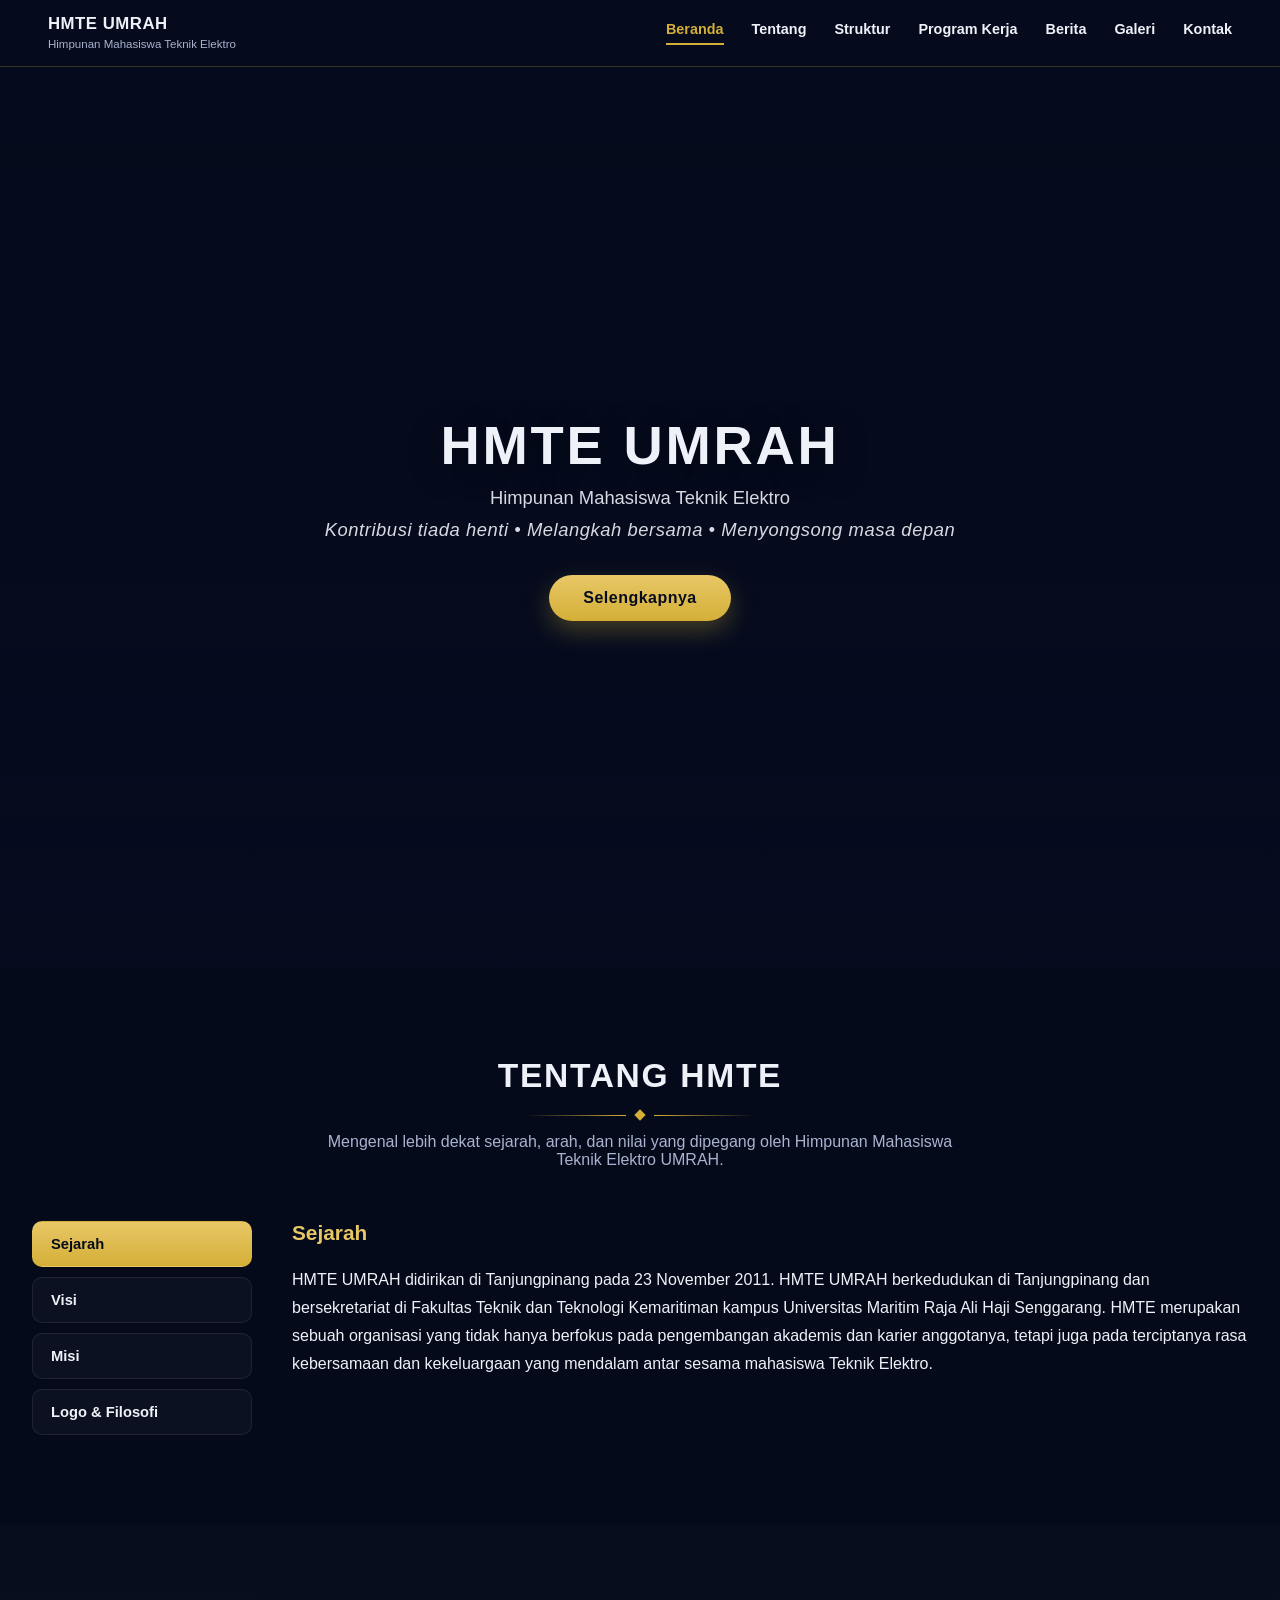
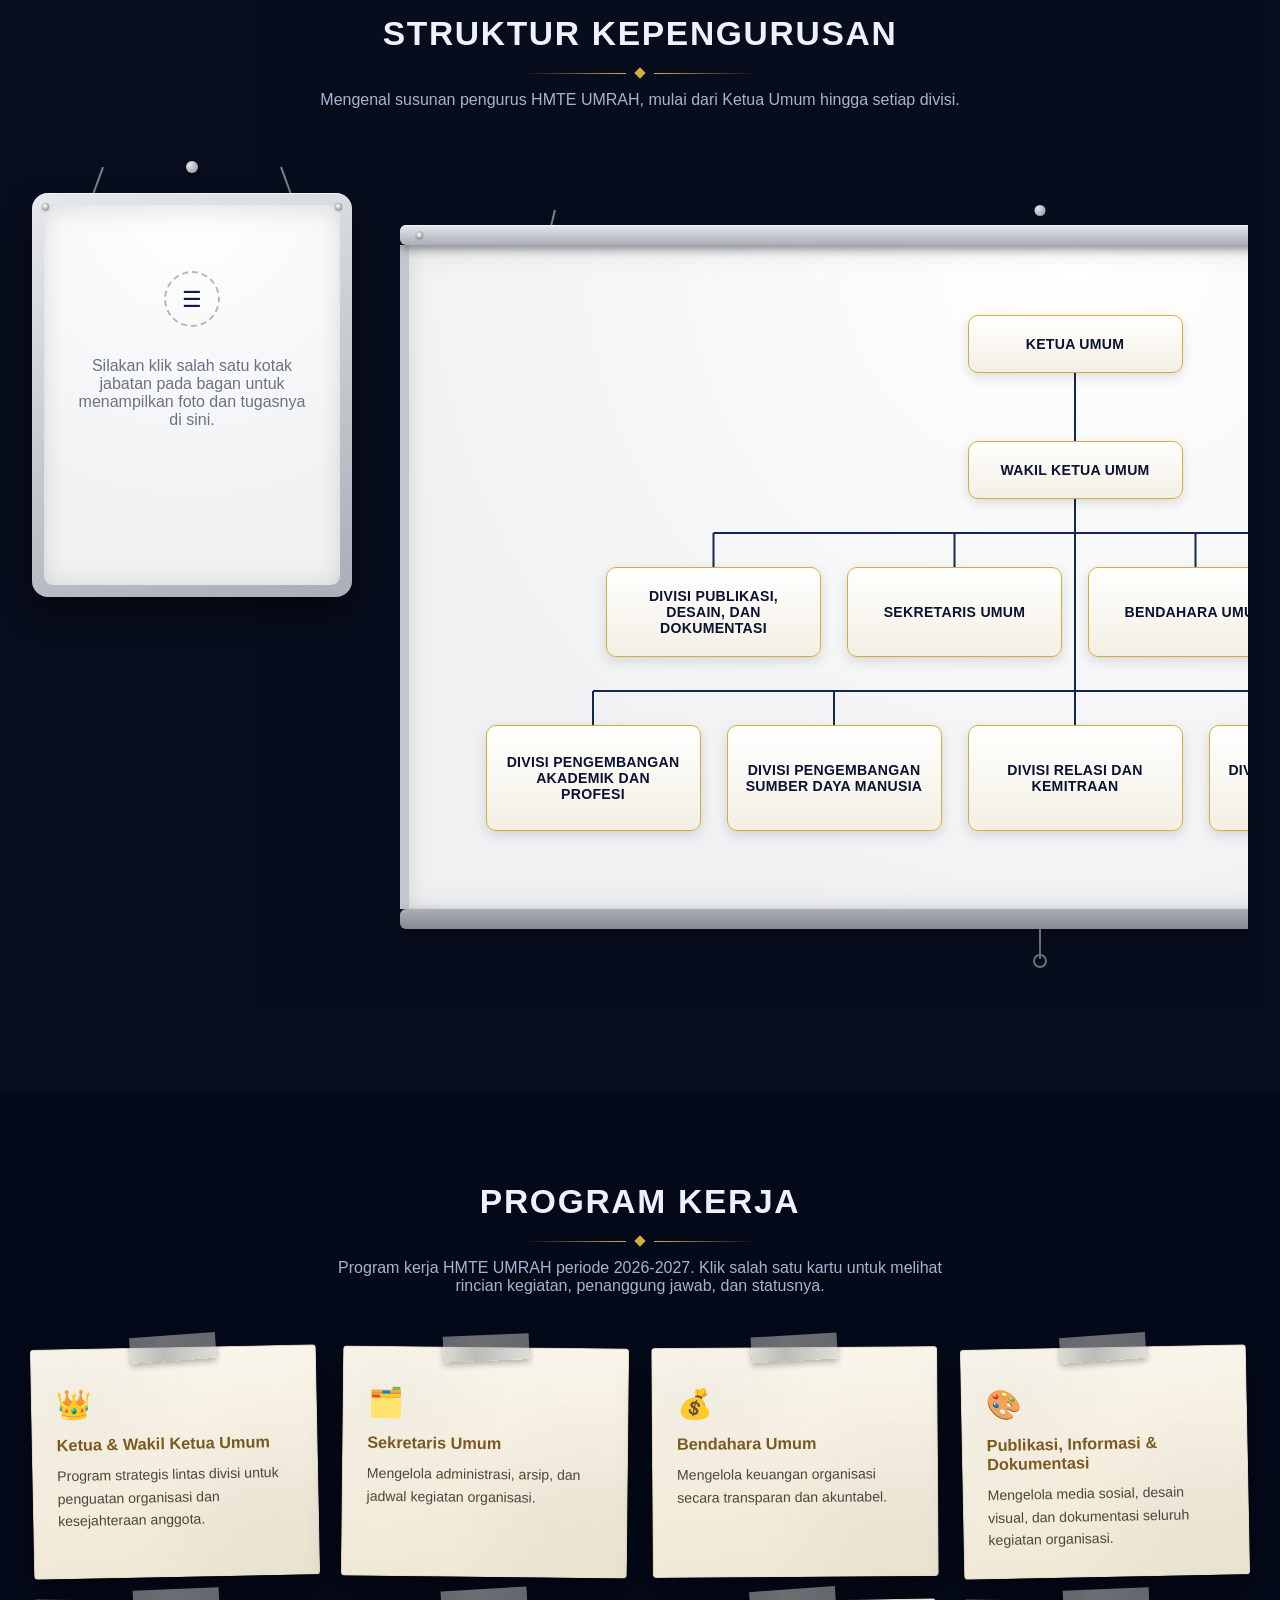
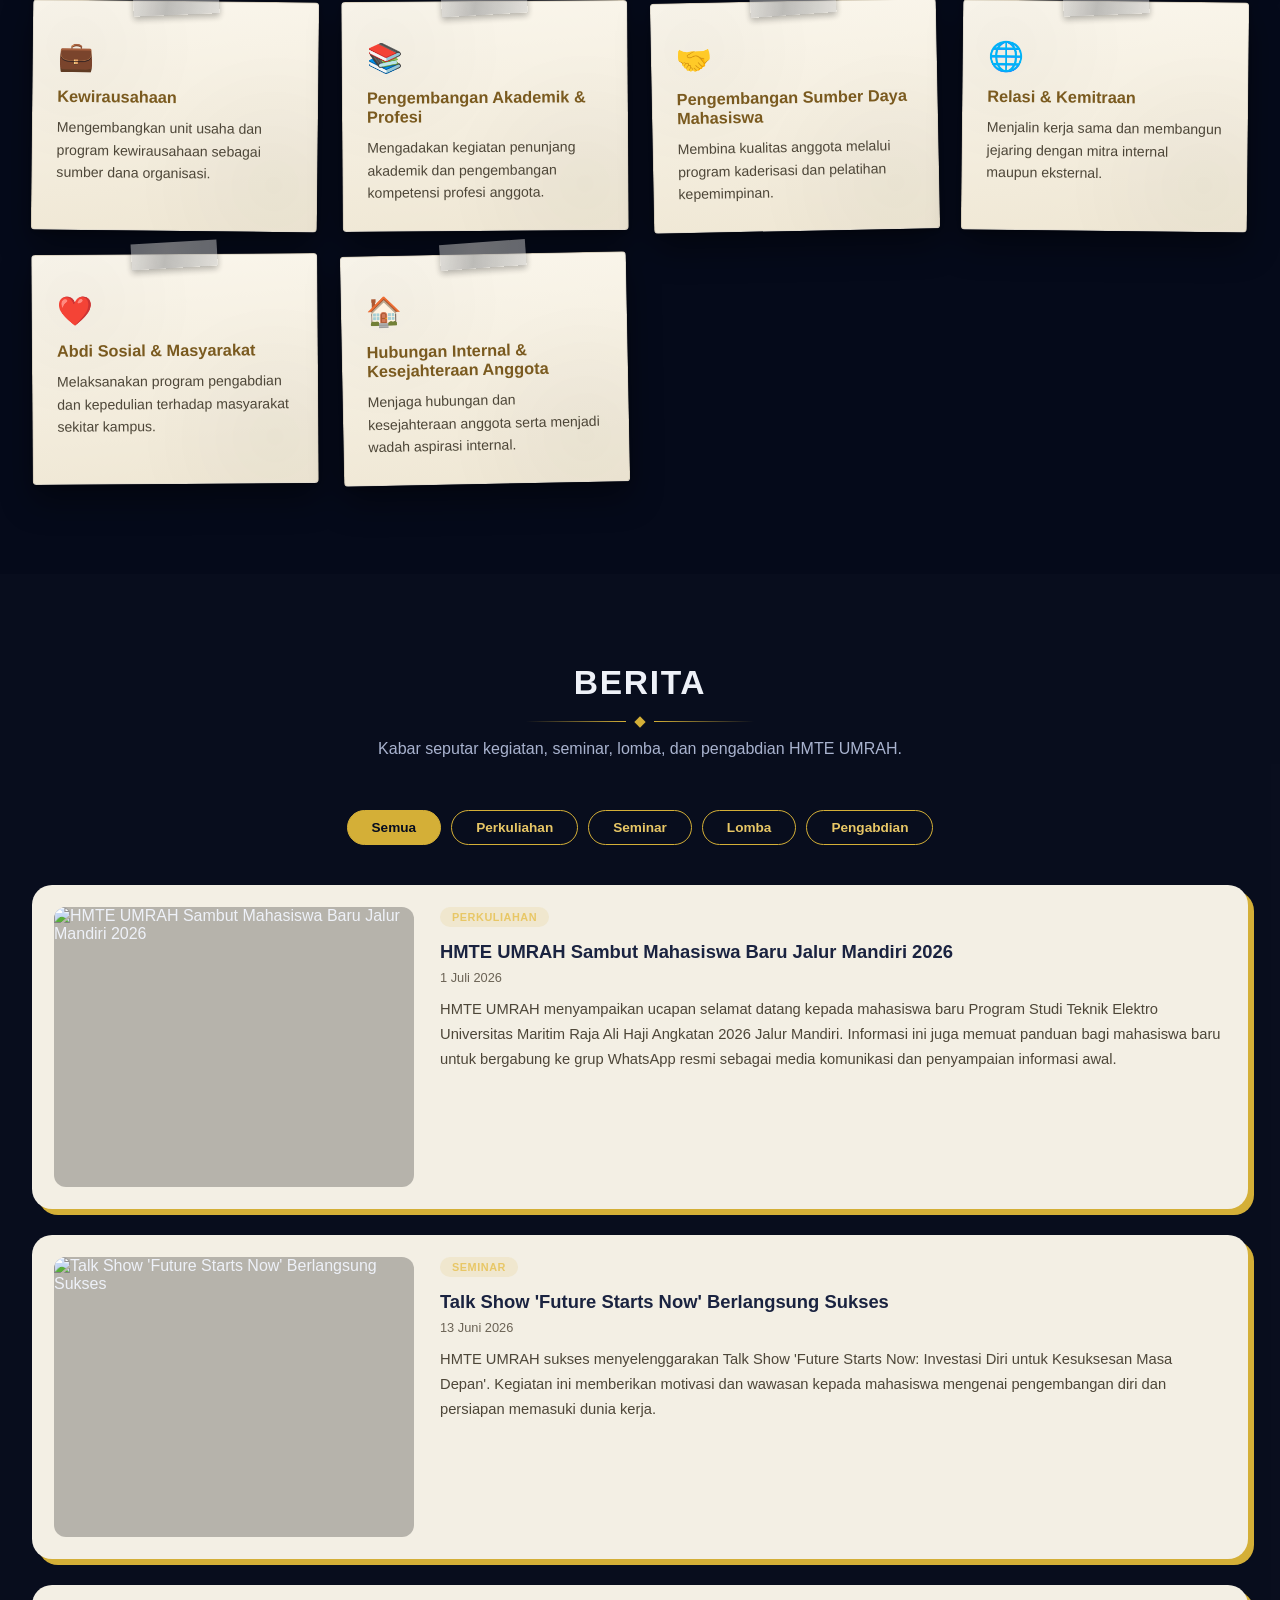
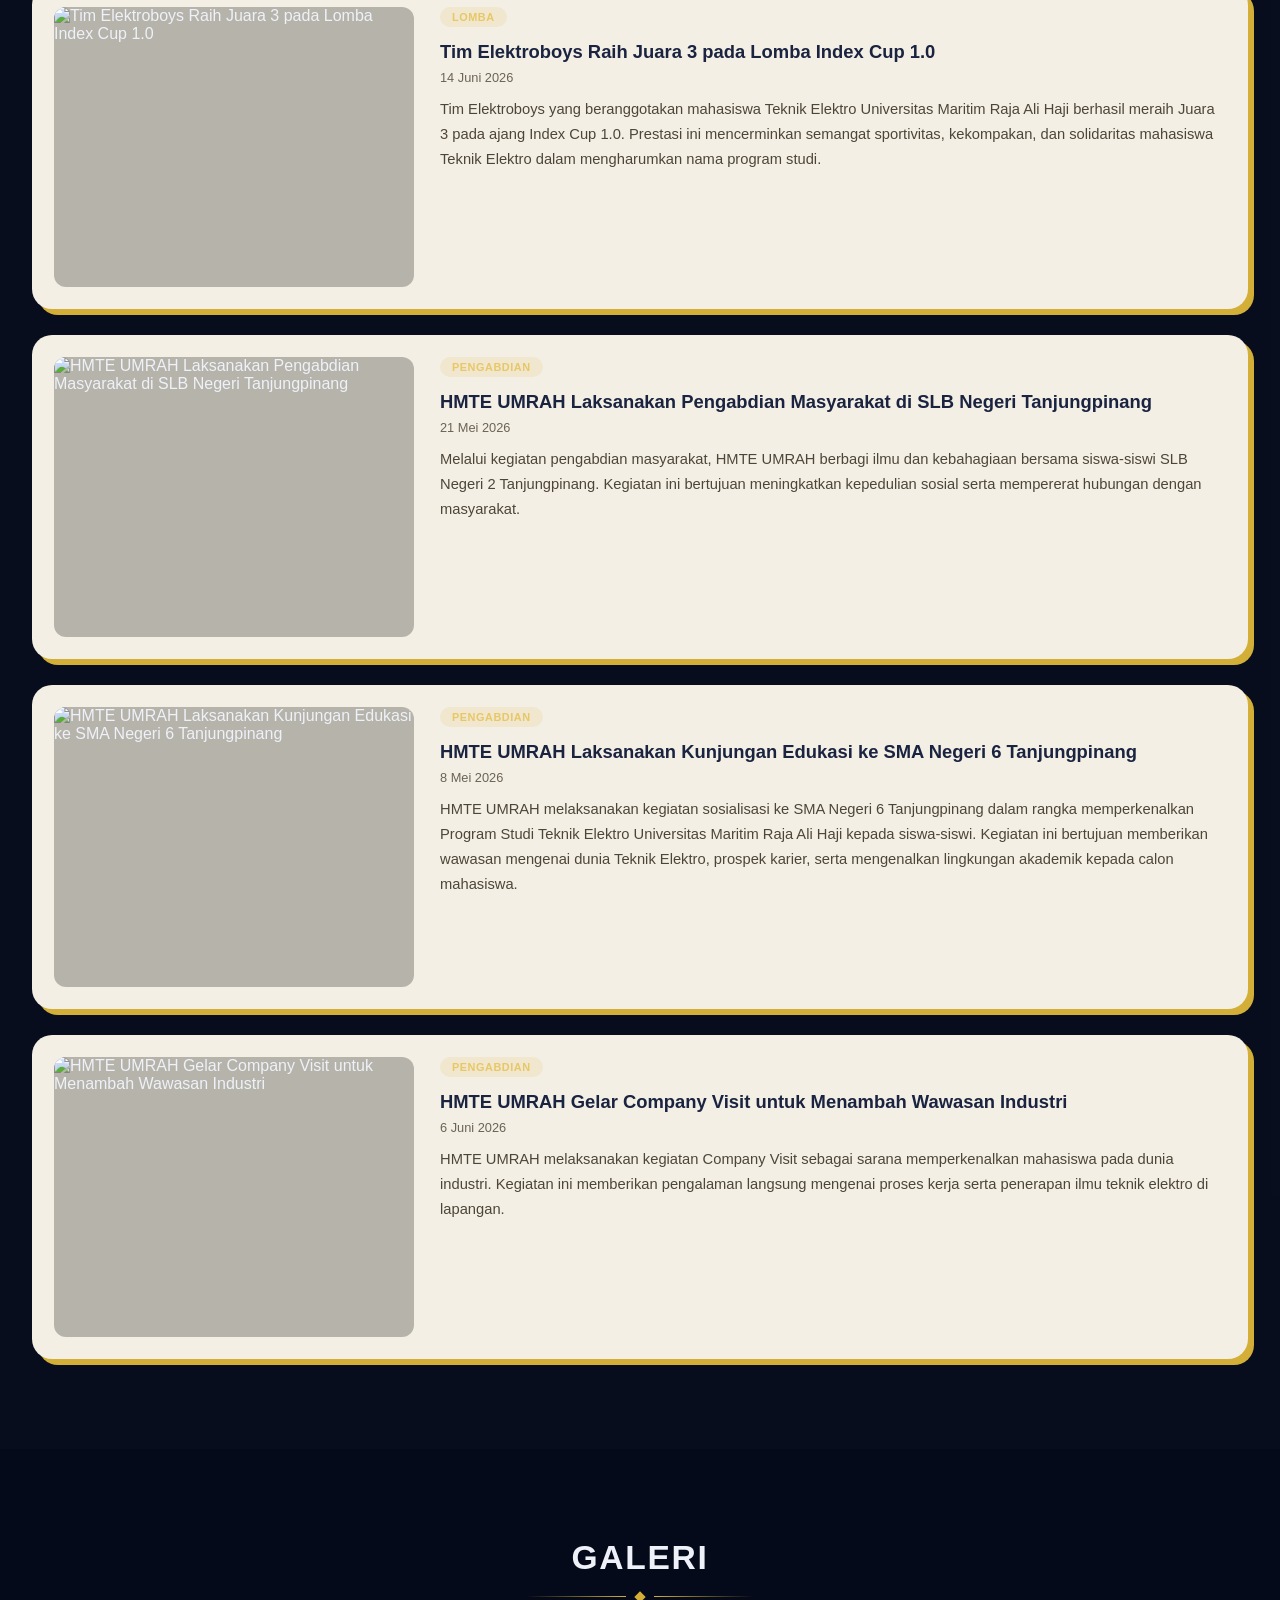
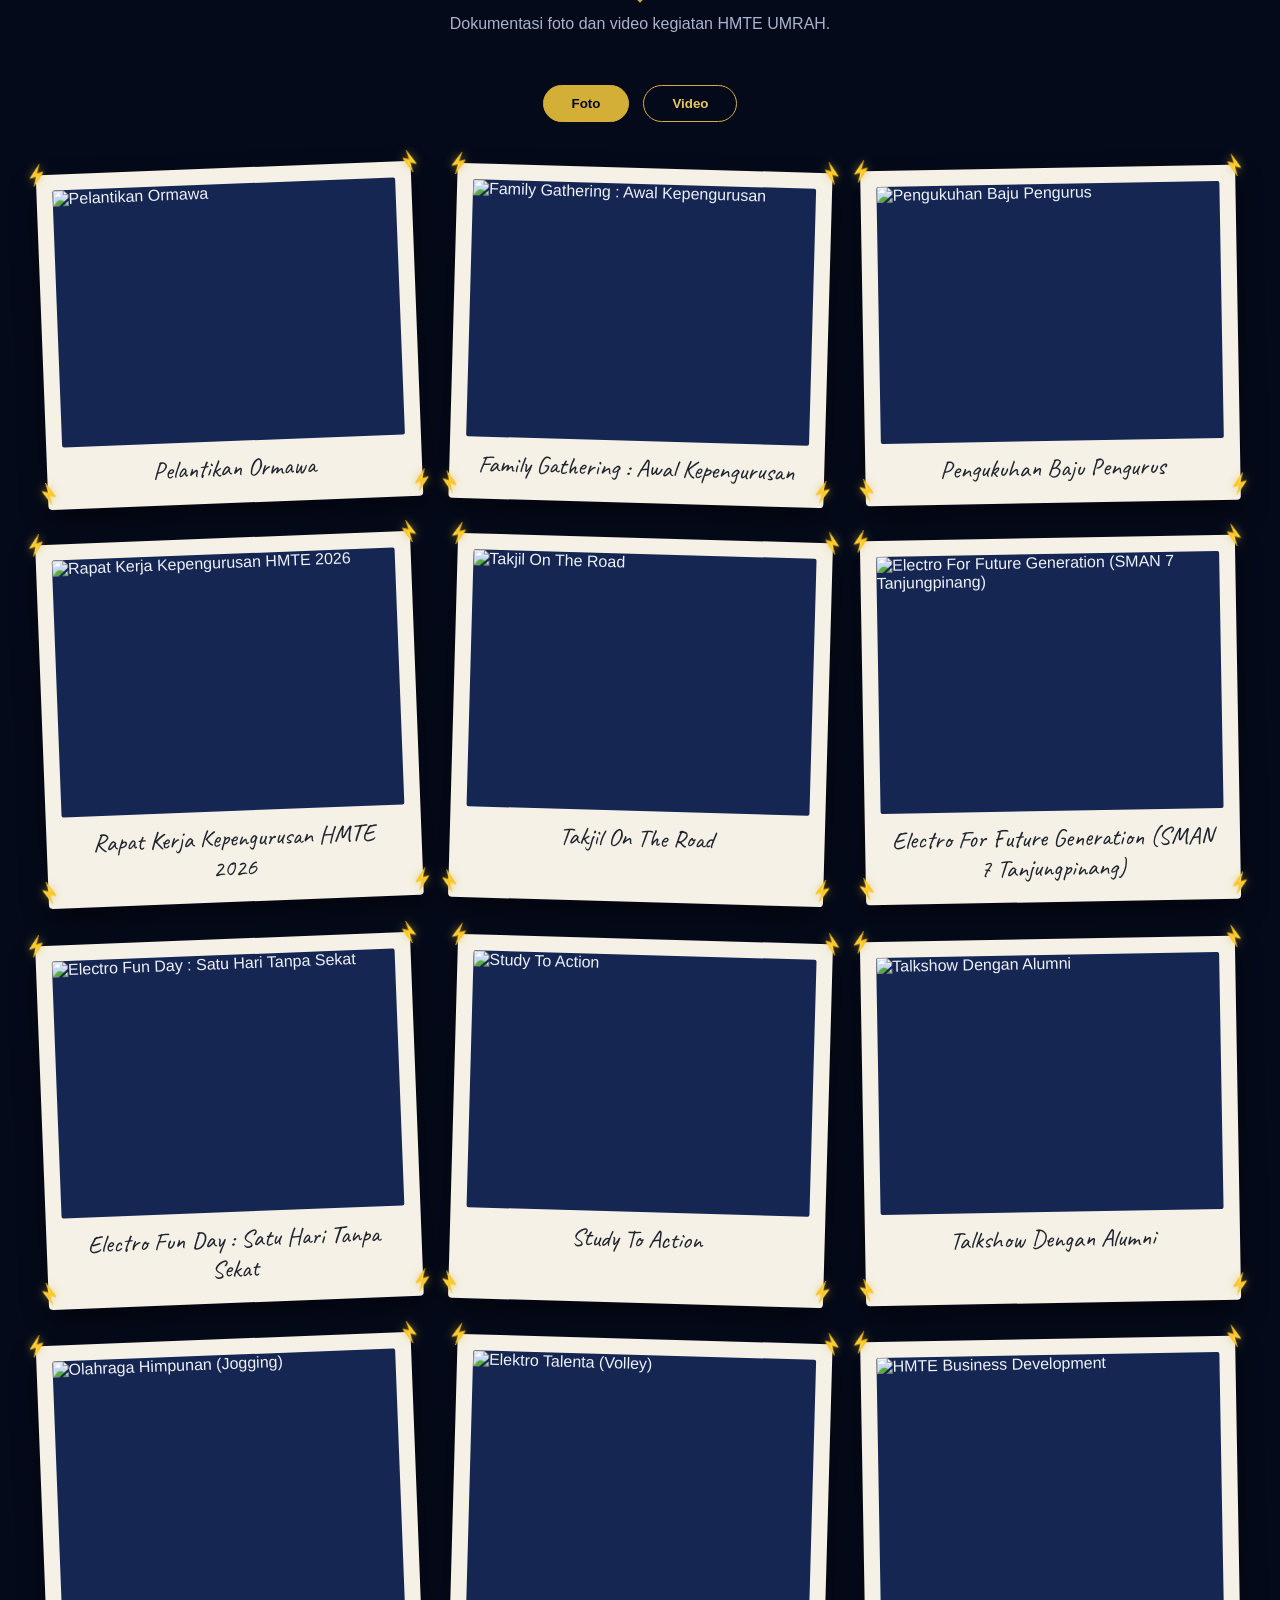
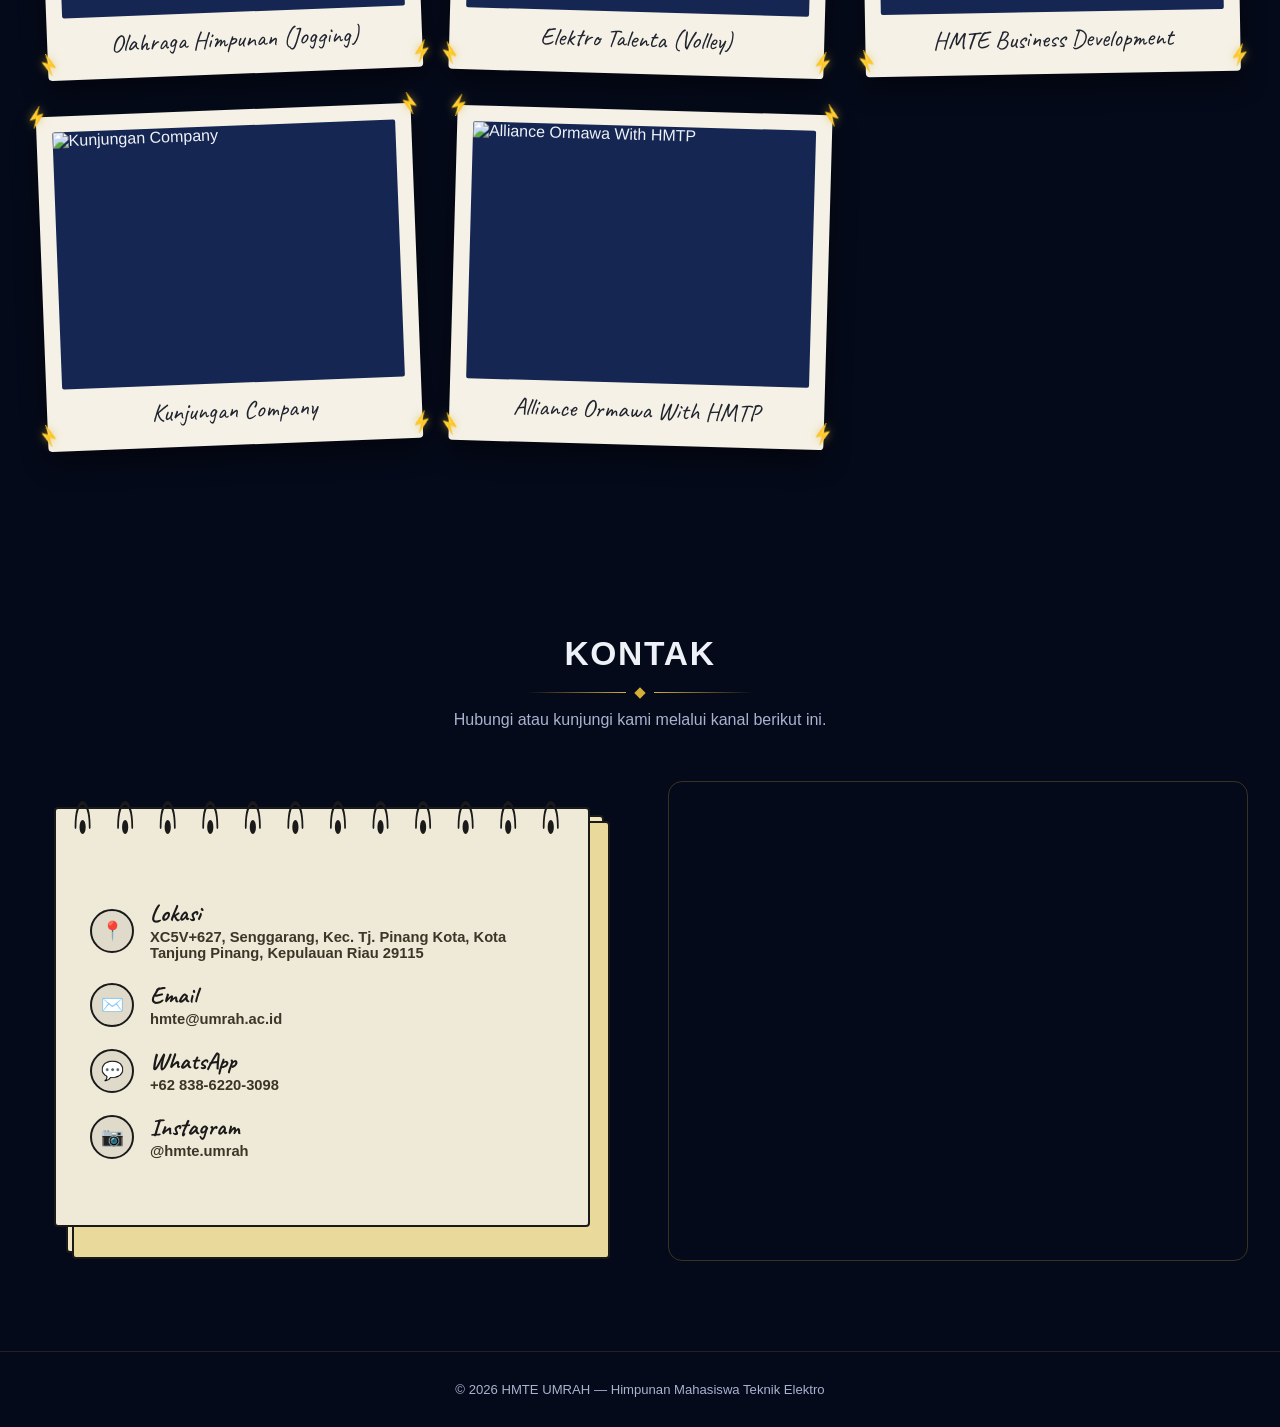
==== Index.html @ b4d0b933 "Add files via upload" ====
<!DOCTYPE html>
<html lang="id">
<head>
<meta charset="UTF-8">
<meta name="viewport" content="width=device-width, initial-scale=1.0">
<title>HMTE UMRAH - Himpunan Mahasiswa Teknik Elektro</title>
<link rel="preconnect" href="https://fonts.googleapis.com">
<link rel="preconnect" href="https://fonts.gstatic.com" crossorigin>
<link href="https://fonts.googleapis.com/css2?family=Caveat:wght@600;700&display=swap" rel="stylesheet">
<style>
:root{
  --navy-950:#060c1f;
  --navy-900:#0a1330;
  --navy-800:#0f1c40;
  --navy-700:#152652;
  --gold-500:#d4af37;
  --gold-400:#e8c766;
  --gold-100:#fbf1d6;
  --text-light:#eef1f8;
  --text-muted:#a9b3cf;
  --radius:10px;
  font-size:16px;
}
*{box-sizing:border-box;}
html{ scroll-behavior:smooth; }
html,body{
  margin:0; padding:0;
  background: radial-gradient(1200px 700px at 50% -10%, #0d1840 0%, var(--navy-950) 55%, #050a1a 100%);
  color:var(--text-light);
  font-family:"Segoe UI", Roboto, "Helvetica Neue", Arial, sans-serif;
  position:relative;
}
body::before{
  content:"";
  position:fixed;
  inset:0;
  background-image:url('logo.jpg');
  background-repeat:no-repeat;
  background-position:center;
  background-size:75vmin 75vmin;
  opacity:.06;
  z-index:0;
  pointer-events:none;
}
body > *{ position:relative; z-index:1; }
.navbar{ z-index:100; }
.modal-overlay{ z-index:200; }
a{ text-decoration:none; color:inherit; }
img{ max-width:100%; display:block; }
ul{ margin:0; }

/* ============ NAVBAR ============ */
.navbar{
  display:flex; align-items:center; justify-content:space-between;
  padding:14px 48px;
  border-bottom:1px solid rgba(212,175,55,.25);
  background:rgba(6,12,31,.7);
  backdrop-filter:blur(6px);
  position:sticky; top:0; z-index:100;
}
.navbar-brand{ display:flex; align-items:center; gap:12px; }
.navbar-logo{ width:42px; height:42px; border-radius:50%; object-fit:cover; }
.navbar-title h1{ margin:0; font-size:1.05rem; letter-spacing:.03em; }
.navbar-title span{ font-size:.72rem; color:var(--text-muted); }
.navbar-menu{ display:flex; gap:28px; flex-wrap:wrap; }
.navbar-menu a{
  color:var(--text-light); font-weight:600; font-size:.9rem;
  padding-bottom:6px; border-bottom:2px solid transparent;
  transition:color .2s ease, border-color .2s ease;
}
.navbar-menu a:hover{ color:var(--gold-400); }
.navbar-menu a.active{ color:var(--gold-500); border-color:var(--gold-500); }
.navbar-toggle{ display:none; background:none; border:none; color:var(--gold-400); font-size:1.6rem; cursor:pointer; }

/* ============ SECTION SHELL ============ */
.section{ padding:90px 32px; max-width:1300px; margin:0 auto; }
.section.alt-bg{ background:rgba(255,255,255,.015); max-width:none; }
.section.alt-bg > *{ max-width:1300px; margin-left:auto; margin-right:auto; }
#struktur.section.alt-bg > *{ max-width:1600px; }
.section-heading{ text-align:center; margin-bottom:52px; }
.section-heading h2{ margin:0; font-size:2.1rem; letter-spacing:.05em; font-weight:800; }
.section-heading .divider{ display:flex; align-items:center; justify-content:center; gap:10px; margin:16px 0 14px; }
.section-heading .divider span{ width:100px; height:1px; background:linear-gradient(to right, transparent, var(--gold-500)); }
.section-heading .divider span:last-child{ background:linear-gradient(to left, transparent, var(--gold-500)); }
.section-heading .divider i{ width:8px; height:8px; background:var(--gold-500); transform:rotate(45deg); display:inline-block; }
.section-heading p{ color:var(--text-muted); max-width:640px; margin:0 auto; }

.btn-gold{
  display:inline-block;
  background:linear-gradient(180deg, var(--gold-400), var(--gold-500));
  color:var(--navy-950);
  font-weight:800;
  padding:14px 34px;
  border-radius:999px;
  letter-spacing:.03em;
  box-shadow:0 10px 24px rgba(212,175,55,.3);
  transition:transform .2s ease, box-shadow .2s ease;
  border:none;
  cursor:pointer;
}
.btn-gold:hover{ transform:translateY(-3px); box-shadow:0 14px 30px rgba(212,175,55,.42); }

.btn-outline{
  display:inline-block;
  border:1.5px solid var(--gold-500);
  color:var(--gold-400);
  font-weight:700;
  padding:12px 30px;
  border-radius:999px;
  transition:background .2s ease, color .2s ease;
}
.btn-outline:hover{ background:var(--gold-500); color:var(--navy-950); }

/* ============ HERO ============ */
.hero{
  position:relative;
  height:100vh;
  min-height:560px;
  display:flex; align-items:center; justify-content:center;
  overflow:hidden;
}
.hero-slides{ position:absolute; inset:0; }
.hero-slide{
  position:absolute; inset:0;
  background-size:cover; background-position:center;
  opacity:0;
  transition:opacity 1.6s ease;
}
.hero-slide.active{ opacity:1; }
.hero-overlay{
  position:absolute; inset:0;
  background:linear-gradient(180deg, rgba(6,12,31,.55) 0%, rgba(6,12,31,.75) 55%, var(--navy-950) 100%);
}
.hero-content{ position:relative; z-index:2; text-align:center; padding:0 20px; }
.hero-logo{
  width:170px; height:170px; border-radius:50%;
  margin:0 auto 22px;
  border:4px solid var(--gold-500);
  box-shadow:0 0 0 8px rgba(212,175,55,.15);
  object-fit:cover;
  background:var(--navy-800);
}
.hero-content h1{
  font-size:3.4rem; margin:0 0 10px; letter-spacing:.05em; font-weight:900;
  text-shadow:0 6px 30px rgba(0,0,0,.5);
}
.hero-content p{
  font-size:1.15rem; color:var(--text-light); margin:0 0 10px; opacity:.9;
}
.hero-slogan{
  font-size:.98rem;
  font-style:italic;
  color:var(--gold-400);
  letter-spacing:.03em;
  margin:0 0 34px !important;
  opacity:.95;
}

/* ============ TENTANG (tabs) ============ */
.tentang-wrap{ display:grid; grid-template-columns:220px 1fr; gap:40px; }
.tab-buttons{ display:flex; flex-direction:column; gap:10px; }
.tab-btn{
  text-align:left;
  background:rgba(255,255,255,.03);
  border:1px solid rgba(255,255,255,.08);
  color:var(--text-light);
  padding:14px 18px;
  border-radius:10px;
  font-weight:700;
  font-size:.92rem;
  cursor:pointer;
  transition:all .2s ease;
}
.tab-btn:hover{ border-color:rgba(212,175,55,.4); }
.tab-btn.active{
  background:linear-gradient(180deg, var(--gold-400), var(--gold-500));
  color:var(--navy-950);
  border-color:transparent;
}
.tab-panel{ display:none; animation:fadeIn .4s ease; }
.tab-panel.active{ display:block; }
@keyframes fadeIn{ from{opacity:0; transform:translateY(8px);} to{opacity:1; transform:translateY(0);} }
.tab-panel h3{ margin-top:0; color:var(--gold-400); font-size:1.3rem; }
.tab-panel p{ color:var(--text-light); line-height:1.75; }
.tab-panel ul{ padding-left:20px; color:var(--text-light); line-height:1.9; }
.logo-filosofi{ display:flex; gap:26px; align-items:center; flex-wrap:wrap; }
.logo-filosofi img{ width:130px; height:130px; border-radius:50%; border:3px solid var(--gold-500); object-fit:cover; background:var(--navy-800); }

/* ============ STRUKTUR PREVIEW ============ */
.struktur-preview{
  display:flex; flex-direction:column; align-items:center; gap:26px;
}
.mini-chart{ display:flex; flex-direction:column; align-items:center; gap:0; }
.mini-box{
  background:linear-gradient(180deg, var(--navy-700), var(--navy-800));
  border:1.5px solid var(--gold-500);
  border-radius:10px;
  padding:16px 30px;
  font-weight:700;
  font-size:.95rem;
  text-align:center;
}
.mini-line{ width:2px; height:30px; background:var(--gold-500); }
.mini-more{
  margin-top:14px;
  color:var(--text-muted);
  font-size:.88rem;
  border:1px dashed rgba(212,175,55,.4);
  border-radius:999px;
  padding:8px 20px;
}

/* ============ PROGRAM KERJA ============ */
.program-grid{
  display:grid;
  grid-template-columns:repeat(auto-fit, minmax(260px, 1fr));
  gap:24px;
}
.program-card{
  position:relative;
  background:
    radial-gradient(circle at 15% 20%, rgba(0,0,0,.025) 0%, transparent 40%),
    radial-gradient(circle at 85% 80%, rgba(0,0,0,.03) 0%, transparent 45%),
    linear-gradient(175deg, #faf6ec, #efe7d4);
  border:1px solid rgba(60,45,20,.12);
  border-radius:4px;
  padding:38px 24px 26px;
  cursor:pointer;
  box-shadow:0 16px 32px rgba(0,0,0,.4), 0 2px 6px rgba(0,0,0,.25);
  transition:transform .25s ease, box-shadow .25s ease;
}
.program-card:nth-child(3n+1){ transform:rotate(-1.1deg); }
.program-card:nth-child(3n+2){ transform:rotate(.6deg); }
.program-card:nth-child(3n){ transform:rotate(-.4deg); }
.program-card::before{
  content:"";
  position:absolute; top:-13px; left:50%;
  width:86px; height:26px;
  transform:translateX(-50%) rotate(-3deg);
  background:linear-gradient(100deg, rgba(200,200,200,.55), rgba(160,160,160,.75) 40%, rgba(200,200,200,.55));
  box-shadow:0 3px 6px rgba(0,0,0,.3);
  opacity:.9;
}
.program-card:hover{
  transform:translateY(-6px) rotate(0deg);
  box-shadow:0 22px 42px rgba(0,0,0,.5), 0 2px 6px rgba(0,0,0,.3);
}
.program-icon{ font-size:1.8rem; margin-bottom:14px; }
.program-card h3{ margin:0 0 10px; font-size:1.02rem; color:#7a5a1f; }
.program-card p{ margin:0; font-size:.88rem; color:#4d4638; line-height:1.6; }

/* ============ MODAL PROGRAM KERJA ============ */
.modal-overlay{
  display:none;
  position:fixed; inset:0; z-index:200;
  background:rgba(5,9,22,.75);
  backdrop-filter:blur(3px);
  align-items:center; justify-content:center;
  padding:24px;
}
.modal-overlay.open{ display:flex; }
.modal-box{
  position:relative;
  background:linear-gradient(180deg, var(--navy-800), var(--navy-900));
  border:1px solid rgba(212,175,55,.4);
  border-radius:18px;
  padding:34px 30px;
  max-width:720px;
  width:100%;
  max-height:82vh;
  overflow-y:auto;
  box-shadow:0 20px 60px rgba(0,0,0,.55);
  animation:fadeIn .3s ease;
}
.modal-close{
  position:absolute; top:18px; right:18px;
  background:rgba(255,255,255,.06);
  border:none; color:var(--text-light);
  width:34px; height:34px; border-radius:50%;
  font-size:1rem; cursor:pointer;
  transition:background .2s ease, color .2s ease;
}
.modal-close:hover{ background:var(--gold-500); color:var(--navy-950); }
.modal-box h3{ margin:0 26px 8px 0; font-size:1.4rem; color:var(--gold-400); }
.modal-subtitle{ color:var(--text-muted); margin:0 0 24px; font-size:.92rem; }
.proker-list{ display:flex; flex-direction:column; gap:16px; }
.proker-item{
  background:rgba(255,255,255,.03);
  border:1px solid rgba(255,255,255,.08);
  border-radius:12px;
  padding:18px 20px;
}
.proker-item-head{
  display:flex; align-items:flex-start; justify-content:space-between; gap:12px;
  margin-bottom:8px;
}
.proker-item-head h4{ margin:0; font-size:1rem; color:var(--text-light); }
.status-badge{
  flex-shrink:0;
  font-size:.7rem; font-weight:800; text-transform:uppercase; letter-spacing:.05em;
  padding:5px 12px; border-radius:999px; white-space:nowrap;
}
.status-berjalan{ background:rgba(80,200,120,.15); color:#7be3a0; border:1px solid rgba(80,200,120,.4); }
.status-comingsoon{ background:rgba(212,175,55,.15); color:var(--gold-400); border:1px solid rgba(212,175,55,.4); }
.proker-pj{ margin:0 0 6px; font-size:.86rem; color:var(--gold-400); font-weight:600; }
.proker-tujuan{ margin:0 0 6px; font-size:.86rem; color:var(--text-muted); line-height:1.55; }
.proker-waktu{ margin:0; font-size:.78rem; color:var(--text-muted); opacity:.8; }

/* ============ EMPTY STATE ============ */
.empty-state{
  display:flex; flex-direction:column; align-items:center; gap:14px;
  text-align:center;
  padding:60px 20px;
  border:1px dashed rgba(212,175,55,.3);
  border-radius:16px;
  color:var(--text-muted);
  max-width:520px;
  margin:0 auto;
}
.empty-state .empty-icon{
  width:60px; height:60px; border-radius:50%;
  border:2px dashed rgba(212,175,55,.45);
  display:flex; align-items:center; justify-content:center;
  font-size:1.5rem; color:var(--gold-400);
}
.empty-state strong{ color:var(--text-light); font-size:1rem; }

/* ============ BERITA (feed) ============ */
.berita-tabs{
  display:flex; flex-wrap:wrap; justify-content:center; gap:10px;
  margin-bottom:40px;
}
.berita-tab-btn{
  background:transparent; border:1.5px solid var(--gold-500);
  color:var(--gold-400); padding:9px 24px; border-radius:999px;
  font-weight:700; font-size:.85rem; cursor:pointer; transition:all .2s ease;
}
.berita-tab-btn.active{ background:var(--gold-500); color:var(--navy-950); }

.berita-feed{
  display:flex; flex-direction:column; gap:26px;
  max-width:920px; margin:0 auto;
}
.berita-item{
  display:flex; gap:26px;
  background:#f3efe4;
  border:none;
  border-radius:20px;
  padding:22px;
  box-shadow:6px 6px 0 var(--gold-500);
  transition:transform .2s ease, box-shadow .2s ease;
}
.berita-item:hover{ transform:translate(-2px,-2px); box-shadow:8px 8px 0 var(--gold-500); }
.berita-item-photo{
  flex:0 0 360px;
  height:280px;
  border-radius:12px;
  overflow:hidden;
  background:rgba(0,0,0,.25);
  display:flex; align-items:center; justify-content:center;
}
.berita-item-photo img{
  width:100%; height:100%;
  object-fit:contain;
  display:block;
}
.berita-item-body{ flex:1; min-width:0; display:flex; flex-direction:column; }
.berita-kategori{
  display:inline-block; align-self:flex-start;
  font-size:.68rem; font-weight:800; text-transform:uppercase; letter-spacing:.05em;
  color:var(--gold-400); background:rgba(212,175,55,.12); padding:4px 12px; border-radius:999px; margin-bottom:12px;
}
.berita-item-body h3{ margin:0 0 6px; font-size:1.15rem; color:#1a2340; line-height:1.4; }
.berita-tanggal{ display:block; font-size:.8rem; color:#6b6355; margin-bottom:12px; }
.berita-item-body p{ margin:0; font-size:.92rem; color:#4d4638; line-height:1.7; }
.berita-empty{ max-width:520px; margin:0 auto; }

@media (max-width: 760px){
  .berita-item{ flex-direction:column; }
  .berita-item-photo{ flex:none; width:100%; height:220px; }
}

/* ============ GALERI TABS ============ */
.galeri-tabs{ display:flex; justify-content:center; gap:14px; margin-bottom:36px; }
.galeri-tab-btn{
  background:transparent; border:1.5px solid var(--gold-500);
  color:var(--gold-400); padding:10px 28px; border-radius:999px;
  font-weight:700; cursor:pointer; transition:all .2s ease;
}
.galeri-tab-btn.active{ background:var(--gold-500); color:var(--navy-950); }
.galeri-panel{ display:none; }
.galeri-panel.active{ display:block; }

/* ============ GALERI POLAROID ============ */
.polaroid-grid{
  display:grid;
  grid-template-columns:repeat(auto-fill, minmax(280px, 1fr));
  gap:36px;
  padding:10px;
}
.polaroid{
  position:relative;
  background:#f5f1e6;
  padding:16px 16px 0;
  border-radius:4px;
  box-shadow:0 12px 26px rgba(0,0,0,.45);
  transition:transform .25s ease, box-shadow .25s ease;
}
.polaroid:nth-child(3n+1){ transform:rotate(-2.2deg); }
.polaroid:nth-child(3n+2){ transform:rotate(1.6deg); }
.polaroid:nth-child(3n){ transform:rotate(-1deg); }
.polaroid:hover{ transform:rotate(0deg) translateY(-6px) scale(1.03); box-shadow:0 18px 34px rgba(0,0,0,.55); z-index:5; }
.polaroid-photo{
  width:100%;
  aspect-ratio:4 / 3;
  background:var(--navy-700);
  overflow:hidden;
  border-radius:2px;
}
.polaroid-photo img{ width:100%; height:100%; object-fit:cover; display:block; }
.polaroid-caption{
  font-family:'Caveat', cursive;
  font-size:1.55rem;
  text-align:center;
  color:#20242f;
  padding:12px 6px 20px;
  line-height:1.2;
}
.bolt-corner{
  position:absolute;
  font-size:1.1rem;
  color:var(--gold-500);
  filter:drop-shadow(0 0 4px rgba(212,175,55,.6));
  pointer-events:none;
}
.bolt-tl{ top:-10px; left:-10px; transform:rotate(-15deg); }
.bolt-tr{ top:-10px; right:-10px; transform:rotate(15deg) scaleX(-1); }
.bolt-bl{ bottom:6px; left:-10px; transform:rotate(15deg) scaleY(-1); }
.bolt-br{ bottom:6px; right:-10px; transform:rotate(-15deg) scale(-1); }

/* ============ KONTAK ============ */
.kontak-grid{ display:grid; grid-template-columns:1fr 1fr; gap:56px; align-items:stretch; }

/* --- notepad note (kertas spiral) --- */
.notepad-wrap{ position:relative; padding:26px 22px 34px; }
.notepad-back{
  position:absolute;
  border:2.5px solid #1a1a1a;
  border-radius:4px;
  background:#e9d99b;
  z-index:1;
}
.notepad-back.b1{ top:34px; left:34px; right:8px; bottom:8px; background:#f1e6bd; }
.notepad-back.b2{ top:40px; left:40px; right:2px; bottom:2px; background:#e9d99b; }
.notepad-page{
  position:relative;
  z-index:2;
  background:#efe9d8;
  border:2.5px solid #1a1a1a;
  border-radius:4px;
  padding:56px 34px 30px;
  min-height:420px;
  display:flex; flex-direction:column; justify-content:center;
  overflow:visible;
}
.notepad-rings{
  position:absolute;
  top:-40px; left:0;
  width:100%; height:84px;
  overflow:visible;
  z-index:3;
}
.notepad-content{ display:flex; flex-direction:column; gap:22px; }
.notepad-item{
  display:flex; align-items:center; gap:16px;
  text-decoration:none;
}
.notepad-icon{
  width:44px; height:44px; border-radius:50%; flex-shrink:0;
  background:rgba(26,26,26,.07);
  border:2px solid #1a1a1a;
  display:flex; align-items:center; justify-content:center;
  font-size:1.15rem;
}
.notepad-item strong{
  display:block;
  font-family:'Caveat', cursive;
  font-size:1.5rem; font-weight:700;
  color:#1a1a1a; line-height:1;
  margin-bottom:4px;
}
.notepad-item span{
  display:block;
  font-size:.92rem; font-weight:600;
  color:#3a3628;
}
.notepad-item.is-link:hover span{ text-decoration:underline; }

.kontak-map{ border-radius:14px; overflow:hidden; border:1px solid rgba(212,175,55,.25); min-height:280px; }
.kontak-map iframe{ width:100%; height:100%; min-height:280px; border:0; filter:grayscale(.25) contrast(1.05); }

/* ============ FOOTER ============ */
.footer{
  text-align:center; padding:30px 20px;
  color:var(--text-muted); font-size:.82rem;
  border-top:1px solid rgba(212,175,55,.15);
}

/* ============ STRUKTUR LENGKAP (embed) ============ */
.struktur-wrapper{
  display:grid;
  grid-template-columns:320px 1fr;
  gap:28px;
  align-items:start;
}
.profile-panel{
  position:sticky;
  top:96px;
  background:linear-gradient(180deg, var(--navy-800), var(--navy-900));
  border:1px solid rgba(212,175,55,.35);
  border-radius:16px;
  padding:26px 22px;
  min-height:420px;
  box-shadow:0 0 0 1px rgba(212,175,55,.15), 0 8px 22px rgba(0,0,0,.45);
}
.profile-empty{
  display:flex; flex-direction:column; align-items:center; text-align:center;
  gap:14px; color:var(--text-muted); padding:40px 6px;
}
.profile-empty-icon{
  width:56px; height:56px; border-radius:50%;
  border:2px dashed rgba(212,175,55,.4);
  display:flex; align-items:center; justify-content:center;
  font-size:1.4rem; color:var(--gold-400);
}
.profile-content{ position:relative; animation:fadeIn .35s ease; }
.profile-close{
  position:absolute; top:-10px; right:-6px;
  background:transparent; border:none; color:var(--text-muted);
  font-size:1.1rem; cursor:pointer; transition:color .2s ease;
}
.profile-close:hover{ color:var(--gold-400); }
.profile-photo-wrap{
  width:150px; height:150px; margin:0 auto 18px; border-radius:50%;
  overflow:hidden; border:3px solid var(--gold-500);
  box-shadow:0 0 0 5px rgba(212,175,55,.12); background:var(--navy-700);
}
.profile-photo-wrap img{ width:100%; height:100%; object-fit:cover; display:block; }
.profile-content h3{ text-align:center; margin:0 0 4px; font-size:1.2rem; letter-spacing:.02em; }
.profile-jabatan{
  display:block; text-align:center; color:var(--gold-400); font-weight:700;
  font-size:.85rem; letter-spacing:.06em; text-transform:uppercase; margin-bottom:20px;
}
.profile-section{ margin-top:18px; }
.profile-section h4{
  font-size:.82rem; text-transform:uppercase; letter-spacing:.08em; color:var(--gold-500);
  border-bottom:1px solid rgba(212,175,55,.25); padding-bottom:8px; margin:0 0 12px;
}
.profile-section ul{ margin:0; padding-left:18px; color:var(--text-light); font-size:.9rem; line-height:1.6; }
.profile-section ul li{ margin-bottom:6px; }
.kadiv-card{
  display:flex; flex-direction:column; align-items:center; gap:10px;
  background:rgba(212,175,55,.08); border:1px solid rgba(212,175,55,.3);
  border-radius:14px; padding:18px 14px; margin-bottom:22px;
}
.kadiv-card img{
  width:96px; height:96px; border-radius:50%; object-fit:cover;
  border:3px solid var(--gold-500); background:var(--navy-700);
  box-shadow:0 0 0 4px rgba(212,175,55,.12);
}
.kadiv-card span{ font-weight:700; font-size:.95rem; text-align:center; }
.anggota-list{
  list-style:none; padding:0; margin:0; display:grid;
  grid-template-columns:repeat(2, 1fr); gap:14px;
}
.anggota-list li{
  display:flex; flex-direction:column; align-items:center; gap:8px;
  background:rgba(255,255,255,.04); border:1px solid rgba(255,255,255,.08);
  border-radius:12px; padding:14px 8px; text-align:center;
  transition:border-color .2s ease, background .2s ease;
}
.anggota-list li:hover{ border-color:rgba(212,175,55,.4); background:rgba(212,175,55,.06); }
.anggota-list img{
  width:72px; height:72px; border-radius:50%; object-fit:cover;
  border:2px solid var(--gold-500); background:var(--navy-700);
}
.anggota-list span{ font-size:.82rem; font-weight:600; line-height:1.3; }
.chart-panel{ background:rgba(255,255,255,.015); border-radius:16px; padding:30px 20px 46px; overflow-x:auto; }
.org-chart{ position:relative; min-width:1280px; display:flex; flex-direction:column; align-items:center; }
#connectorSvg{ position:absolute; top:0; left:0; width:100%; height:100%; pointer-events:none; z-index:0; }
.org-level{ position:relative; z-index:1; display:flex; justify-content:center; gap:26px; width:100%; margin:34px 0; flex-wrap:nowrap; }
.org-box{
  background:linear-gradient(180deg, var(--navy-700), var(--navy-800));
  border:1.5px solid var(--gold-500); border-radius:var(--radius);
  color:var(--text-light); font-weight:700; font-size:.88rem; letter-spacing:.02em;
  text-align:center; padding:20px 16px; width:215px; flex:0 0 215px;
  display:flex; align-items:center; justify-content:center; cursor:pointer; user-select:none;
  transition:background .25s ease, color .25s ease, transform .18s ease, box-shadow .25s ease, border-color .25s ease;
  box-shadow:0 4px 14px rgba(0,0,0,.35);
}
.org-box:hover{
  background:linear-gradient(180deg, var(--gold-400), var(--gold-500));
  color:var(--navy-950); border-color:var(--gold-100);
  transform:translateY(-3px); box-shadow:0 10px 24px rgba(212,175,55,.35);
}
.org-box.active{
  background:linear-gradient(180deg, var(--gold-500), var(--gold-400));
  color:var(--navy-950); border-color:var(--gold-100);
  box-shadow:0 0 0 4px rgba(212,175,55,.2), 0 10px 24px rgba(212,175,55,.4);
}
.org-box:focus-visible{ outline:3px solid var(--gold-100); outline-offset:2px; }

/* ============ PAPAN PUTIH (LAYAR PROYEKTOR) - BAGAN STRUKTUR ============ */
.chart-panel.screen-board{
  background:transparent;
  border-radius:0;
  padding:44px 20px 74px;
  overflow-x:auto; overflow-y:visible;
  box-shadow:none;
  display:flex;
  flex-direction:column;
  align-items:center;
}
.screen-hanger{
  position:relative;
  height:20px;
  min-width:1280px;
  margin:0 auto;
}
.screen-hanger .hanger-pin{
  position:absolute; top:0; left:50%; transform:translateX(-50%);
  width:11px; height:11px; border-radius:50%;
  background:radial-gradient(circle at 30% 30%, #e4e7ec, #8b909a);
  box-shadow:0 2px 5px rgba(0,0,0,.45);
  z-index:2;
}
.screen-hanger .hanger-string{
  position:absolute; top:5px; width:1.5px; height:20px;
  background:#7b8089;
  transform-origin:top;
}
.screen-hanger .string-left{ left:12%; transform:rotate(14deg); }
.screen-hanger .string-right{ right:12%; transform:rotate(-14deg); }
.screen-frame-top{
  position:relative;
  height:20px; min-width:1280px;
  margin:0 auto;
  background:linear-gradient(180deg,#e6e8ec,#a9aeb7);
  border-radius:6px;
  box-shadow:0 4px 10px rgba(0,0,0,.4), inset 0 1px 0 rgba(255,255,255,.6);
}
.screen-frame-top::before, .screen-frame-top::after{
  content:"";
  position:absolute; top:50%; transform:translateY(-50%);
  width:7px; height:7px; border-radius:50%;
  background:radial-gradient(circle at 35% 35%, #fff, #9096a0);
  box-shadow:inset 0 0 2px rgba(0,0,0,.4), 0 1px 2px rgba(0,0,0,.3);
}
.screen-frame-top::before{ left:16px; }
.screen-frame-top::after{ right:16px; }
.screen-surface{
  min-width:1280px;
  margin:0 auto;
  background:radial-gradient(circle at 50% 0%, #ffffff 0%, #f0f1f3 75%);
  border-left:9px solid #c3c7cd; border-right:9px solid #c3c7cd;
  padding:36px 26px 44px;
  box-shadow:inset 0 10px 22px rgba(0,0,0,.08), inset 0 -10px 22px rgba(0,0,0,.05);
}
.screen-frame-bottom{
  position:relative;
  height:20px; min-width:1280px;
  margin:0 auto;
  background:linear-gradient(180deg,#a9aeb7,#868b93);
  border-radius:6px;
  box-shadow:0 4px 10px rgba(0,0,0,.4);
}
.screen-cord{
  position:absolute; left:50%; top:100%; transform:translateX(-50%);
  width:2px; height:30px; background:#6a6e75;
}
.screen-cord .cord-ring{
  position:absolute; bottom:-9px; left:50%; transform:translateX(-50%);
  width:14px; height:14px; border-radius:50%;
  border:2px solid #6a6e75; background:transparent;
}
.screen-surface .org-box{
  background:linear-gradient(180deg,#ffffff, #f3efe4);
  border:1.5px solid var(--gold-500);
  color:var(--navy-900);
  box-shadow:0 4px 12px rgba(20,25,45,.14);
}
.screen-surface .org-box:hover{
  background:linear-gradient(180deg, var(--gold-400), var(--gold-500));
  color:var(--navy-950);
}
.screen-surface .org-box.active{
  background:linear-gradient(180deg, var(--gold-500), var(--gold-400));
  color:var(--navy-950);
}

/* ============ PAPAN PROFIL (SENADA DENGAN PAPAN BAGAN) - PANEL PROFIL ============ */
.profile-panel.sign-board{
  background:transparent; border:none; box-shadow:none;
  padding:0; min-height:0;
}
.sign-hanger{ position:relative; height:32px; }
.sign-hanger .sign-pin{
  position:absolute; top:0; left:50%; transform:translateX(-50%);
  width:12px; height:12px; border-radius:50%;
  background:radial-gradient(circle at 30% 30%, #e4e7ec, #8b909a);
  box-shadow:0 2px 5px rgba(0,0,0,.5);
  z-index:2;
}
.sign-hanger .sign-string{
  position:absolute; top:6px; width:1.8px; height:28px;
  background:#7b8089;
  transform-origin:top;
}
.sign-hanger .string-left{ left:22%; transform:rotate(20deg); }
.sign-hanger .string-right{ right:22%; transform:rotate(-20deg); }
.sign-frame{
  background:linear-gradient(160deg, #e6e8ec, #a9aeb7);
  border-radius:16px;
  padding:12px;
  box-shadow:0 16px 30px rgba(0,0,0,.5), inset 0 1px 0 rgba(255,255,255,.6);
  position:relative;
}
.sign-frame::before, .sign-frame::after{
  content:"";
  position:absolute; top:10px; width:7px; height:7px; border-radius:50%;
  background:radial-gradient(circle at 35% 35%, #fff, #9096a0);
  box-shadow:inset 0 0 2px rgba(0,0,0,.4), 0 1px 2px rgba(0,0,0,.3);
}
.sign-frame::before{ left:10px; }
.sign-frame::after{ right:10px; }
.sign-frame-inner{
  background:radial-gradient(circle at 50% 0%, #ffffff 0%, #f0f1f3 78%);
  border-radius:9px;
  padding:26px 22px;
  min-height:380px;
  box-shadow:inset 0 10px 22px rgba(0,0,0,.08), inset 0 -10px 22px rgba(0,0,0,.05);
}
.sign-frame-inner .profile-empty{ color:#6b7280; }
.sign-frame-inner .profile-empty-icon{ border-color:rgba(15,28,64,.3); color:var(--navy-800); }
.sign-frame-inner .profile-content h3{ color:var(--navy-900); }
.sign-frame-inner .profile-jabatan{ color:#8a6d1f; }
.sign-frame-inner .profile-section h4{ color:#8a6d1f; border-bottom-color:rgba(15,28,64,.15); }
.sign-frame-inner .profile-section ul{ color:var(--navy-900); }
.sign-frame-inner .profile-close{ color:#8b909a; }
.sign-frame-inner .profile-close:hover{ color:var(--navy-800); }
.sign-frame-inner .kadiv-card{ background:rgba(15,28,64,.04); border-color:rgba(15,28,64,.15); }
.sign-frame-inner .kadiv-card span{ color:var(--navy-900); }
.sign-frame-inner .anggota-list li{ background:rgba(15,28,64,.03); border-color:rgba(15,28,64,.1); }
.sign-frame-inner .anggota-list li:hover{ background:rgba(15,28,64,.06); border-color:rgba(15,28,64,.25); }
.sign-frame-inner .anggota-list span{ color:var(--navy-900); }

@media (max-width: 980px){
  .struktur-wrapper{ grid-template-columns:1fr; }
  .profile-panel{ position:relative; top:0; order:-1; }
}

/* ============ RESPONSIVE ============ */
@media (max-width: 900px){
  .tentang-wrap{ grid-template-columns:1fr; }
  .tab-buttons{ flex-direction:row; flex-wrap:wrap; }
  .kontak-grid{ grid-template-columns:1fr; }
}
@media (max-width: 640px){
  .navbar{ padding:14px 18px; }
  .navbar-menu{
    display:none;
    position:absolute; top:100%; left:0; right:0;
    background:var(--navy-900);
    flex-direction:column; gap:0;
    border-top:1px solid rgba(212,175,55,.2);
  }
  .navbar-menu.open{ display:flex; }
  .navbar-menu a{ padding:14px 22px; border-bottom:1px solid rgba(255,255,255,.05); }
  .navbar-toggle{ display:block; }
  .hero-content h1{ font-size:2.2rem; }
  .section{ padding:60px 20px; }
}
</style>
</head>
<body>

  <!-- NAVBAR -->
  <header class="navbar">
    <div class="navbar-brand">
      <img src="logo.jpg" alt="Logo HMTE UMRAH" class="navbar-logo" onerror="this.style.display='none'">
      <div class="navbar-title">
        <h1>HMTE UMRAH</h1>
        <span>Himpunan Mahasiswa Teknik Elektro</span>
      </div>
    </div>
    <nav class="navbar-menu" id="navbarMenu">
      <a href="#hero" class="active">Beranda</a>
      <a href="#tentang">Tentang</a>
      <a href="#struktur">Struktur</a>
      <a href="#program">Program Kerja</a>
      <a href="#berita">Berita</a>
      <a href="#galeri">Galeri</a>
      <a href="#kontak">Kontak</a>
    </nav>
    <button class="navbar-toggle" id="navbarToggle" aria-label="Menu">&#9776;</button>
  </header>

  <!-- HERO -->
  <section class="hero" id="hero">
    <div class="hero-slides">
      <div class="hero-slide active" style="background-image:url('hero.jpg')"></div>
      <div class="hero-slide" style="background-image:url('hero3.jpg')"></div>
    </div>
    <div class="hero-overlay"></div>
    <div class="hero-content">
      <img src="logo.jpg" alt="Logo HMTE UMRAH" class="hero-logo" onerror="this.style.display='none'">
      <h1>HMTE UMRAH</h1>
      <p>Himpunan Mahasiswa Teknik Elektro</p>
      <p class="hero-slogan">Kontribusi tiada henti &bull; Melangkah bersama &bull; Menyongsong masa depan</p>
      <a href="#tentang" class="btn-gold">Selengkapnya</a>
    </div>
  </section>

  <!-- TENTANG -->
  <section class="section" id="tentang">
    <div class="section-heading">
      <h2>TENTANG HMTE</h2>
      <div class="divider"><span></span><i></i><span></span></div>
      <p>Mengenal lebih dekat sejarah, arah, dan nilai yang dipegang oleh Himpunan Mahasiswa Teknik Elektro UMRAH.</p>
    </div>

    <div class="tentang-wrap">
      <div class="tab-buttons">
        <button class="tab-btn active" data-tab="sejarah">Sejarah</button>
        <button class="tab-btn" data-tab="visi">Visi</button>
        <button class="tab-btn" data-tab="misi">Misi</button>
        <button class="tab-btn" data-tab="logo">Logo &amp; Filosofi</button>
      </div>

      <div class="tab-panels">
        <div class="tab-panel active" id="tab-sejarah">
          <h3>Sejarah</h3>
          <p>HMTE UMRAH didirikan di Tanjungpinang pada 23 November 2011. HMTE UMRAH berkedudukan di Tanjungpinang dan bersekretariat di Fakultas Teknik dan Teknologi Kemaritiman kampus Universitas Maritim Raja Ali Haji Senggarang.  HMTE merupakan sebuah organisasi yang tidak hanya berfokus pada pengembangan akademis dan karier anggotanya, tetapi juga pada terciptanya rasa kebersamaan dan kekeluargaan yang mendalam antar sesama mahasiswa Teknik Elektro.</p>
        </div>
        <div class="tab-panel" id="tab-visi">
          <h3>Visi</h3>
          <p>Menjadi organisasi kemahasiswaan yang aktif, inovatif, kritis dan berwawasan kebangsaan yang berorientasi intelektual muda dalam proses pembangunan daerah berbasis teknologi dan kemaritiman.</p>
        </div>
        <div class="tab-panel" id="tab-misi">
          <h3>Misi</h3>
          <ul>
            <li>Menambah wawasan anggota HMTE dengan diadakannya pelatihan dasar kepemimpinan.</li>
            <li>Membangun identitas, solidaritas, dan integritas mahasiswa Teknik Elektro.</li>
            <li>Mewujudkan Regenerasi pergerakan untuk mewujudkan keseteraan Hak dan Kewajiban mahasiswa.</li>
            <li>Mewujudkan loyalitas mahasiswa Teknik Elektro yang visioner dan ideologis.</li>
            <li>Mempelopori dan memelihara kerjasama mahasiswa Teknik Elektro dalam menyelesaikan setiap permasalahan di kampus.</li>
            <li>Meningkatkan kualitas HMTE yang aktif, inovatif, kritis dan berwawasan kebangsaan.</li>
          </ul>
        </div>
        <div class="tab-panel" id="tab-logo">
          <h3>Logo &amp; Filosofi</h3>
          <div class="logo-filosofi">
            <img src="logo.jpg" alt="Logo HMTE UMRAH" onerror="this.style.display='none'">
            <p style="flex:1; min-width:220px;">Logo HMTE UMRAH menggambarkan sebuah organisasi mahasiswa yang berlandaskan ilmu pengetahuan, teknologi, dan semangat kemaritiman. Roda gigi melambangkan dunia keteknikan, antena melambangkan perkembangan teknologi komunikasi, simbol daur ulang mencerminkan kepedulian terhadap lingkungan, sedangkan perahu layar menunjukkan identitas Universitas Maritim Raja Ali Haji sebagai perguruan tinggi berbasis kemaritiman. Seluruh elemen tersebut dipadukan dalam bentuk lingkaran sebagai simbol persatuan, kebersamaan, dan komitmen seluruh anggota HMTE UMRAH dalam berkarya, berinovasi, dan memberikan kontribusi positif bagi masyarakat.</p>
          </div>
        </div>
      </div>
    </div>
  </section>

  <!-- STRUKTUR PREVIEW -->
  <section class="section alt-bg" id="struktur">
    <div class="section-heading">
      <h2>STRUKTUR KEPENGURUSAN</h2>
      <div class="divider"><span></span><i></i><span></span></div>
      <p>Mengenal susunan pengurus HMTE UMRAH, mulai dari Ketua Umum hingga setiap divisi.</p>
    </div>
    <main class="struktur-wrapper">
      <aside class="profile-panel sign-board" id="profilePanel">
        <div class="sign-hanger">
          <span class="sign-string string-left"></span>
          <span class="sign-string string-right"></span>
          <span class="sign-pin"></span>
        </div>
        <div class="sign-frame">
          <div class="sign-frame-inner">
            <div class="profile-empty" id="profileEmpty">
              <div class="profile-empty-icon">&#9776;</div>
              <p>Silakan klik salah satu kotak jabatan pada bagan untuk menampilkan foto dan tugasnya di sini.</p>
            </div>

            <div class="profile-content" id="profileContent" hidden>
              <button class="profile-close" id="profileClose" aria-label="Tutup">&#10005;</button>

              <div class="profile-photo-wrap" id="profilePhotoWrap">
                <img id="profilePhoto" src="" alt="Foto">
              </div>
              <h3 id="profileNama">-</h3>
              <span class="profile-jabatan" id="profileJabatan">-</span>

              <div class="profile-section" id="profileTugasSection">
                <h4>Tugas &amp; Tanggung Jawab</h4>
                <ul id="profileTugas"></ul>
              </div>

              <div class="profile-section" id="profileDivisiSection" hidden>
                <h4>Kepala Divisi</h4>
                <div class="kadiv-card">
                  <img id="kadivPhoto" src="" alt="Foto Kadiv">
                  <span id="kadivNama">-</span>
                </div>
                <h4>Anggota</h4>
                <ul class="anggota-list" id="profileAnggota"></ul>
              </div>
            </div>
          </div>
        </div>
      </aside>

      <section class="chart-panel screen-board">
        <div class="screen-hanger">
          <span class="hanger-string string-left"></span>
          <span class="hanger-string string-right"></span>
          <span class="hanger-pin"></span>
        </div>
        <div class="screen-frame-top"></div>
        <div class="screen-surface">
          <div class="org-chart">
            <div class="org-level level-1">
              <div class="org-box" data-id="ketua">KETUA UMUM</div>
            </div>
            <div class="org-level level-2">
              <div class="org-box" data-id="wakil">WAKIL KETUA UMUM</div>
            </div>
            <div class="org-level level-3">
              <div class="org-box" data-id="divisi-publikasi">DIVISI PUBLIKASI, DESAIN, DAN DOKUMENTASI</div>
              <div class="org-box" data-id="sekretaris">SEKRETARIS UMUM</div>
              <div class="org-box" data-id="bendahara">BENDAHARA UMUM</div>
              <div class="org-box" data-id="divisi-kewirausahaan">DIVISI KEWIRAUSAHAAN</div>
            </div>
            <div class="org-level level-4">
              <div class="org-box" data-id="divisi-akademik">DIVISI PENGEMBANGAN AKADEMIK DAN PROFESI</div>
              <div class="org-box" data-id="divisi-sdm">DIVISI PENGEMBANGAN SUMBER DAYA MANUSIA</div>
              <div class="org-box" data-id="divisi-relasi">DIVISI RELASI DAN KEMITRAAN</div>
              <div class="org-box" data-id="divisi-abdisos">DIVISI ABDI SOSIAL DAN MASYARAKAT</div>
              <div class="org-box" data-id="divisi-hubinternal">DIVISI HUBUNGAN INTERNAL DAN KESEJAHTERAAN ANGGOTA</div>
            </div>
          </div>
        </div>
        <div class="screen-frame-bottom">
          <span class="screen-cord"><span class="cord-ring"></span></span>
        </div>
      </section>
    </main>
  </section>

  <!-- PROGRAM KERJA -->
  <section class="section" id="program">
    <div class="section-heading">
      <h2>PROGRAM KERJA</h2>
      <div class="divider"><span></span><i></i><span></span></div>
      <p>Program kerja HMTE UMRAH periode 2026-2027. Klik salah satu kartu untuk melihat rincian kegiatan, penanggung jawab, dan statusnya.</p>
    </div>
    <div class="program-grid">
      <div class="program-card" data-id="ketua-wakil">
        <div class="program-icon">👑</div>
        <h3>Ketua &amp; Wakil Ketua Umum</h3>
        <p>Program strategis lintas divisi untuk penguatan organisasi dan kesejahteraan anggota.</p>
      </div>
      <div class="program-card" data-id="sekretaris">
        <div class="program-icon">🗂️</div>
        <h3>Sekretaris Umum</h3>
        <p>Mengelola administrasi, arsip, dan jadwal kegiatan organisasi.</p>
      </div>
      <div class="program-card" data-id="bendahara">
        <div class="program-icon">💰</div>
        <h3>Bendahara Umum</h3>
        <p>Mengelola keuangan organisasi secara transparan dan akuntabel.</p>
      </div>
      <div class="program-card" data-id="divisi-publikasi">
        <div class="program-icon">🎨</div>
        <h3>Publikasi, Informasi &amp; Dokumentasi</h3>
        <p>Mengelola media sosial, desain visual, dan dokumentasi seluruh kegiatan organisasi.</p>
      </div>
      <div class="program-card" data-id="divisi-kewirausahaan">
        <div class="program-icon">💼</div>
        <h3>Kewirausahaan</h3>
        <p>Mengembangkan unit usaha dan program kewirausahaan sebagai sumber dana organisasi.</p>
      </div>
      <div class="program-card" data-id="divisi-akademik">
        <div class="program-icon">📚</div>
        <h3>Pengembangan Akademik &amp; Profesi</h3>
        <p>Mengadakan kegiatan penunjang akademik dan pengembangan kompetensi profesi anggota.</p>
      </div>
      <div class="program-card" data-id="divisi-sdm">
        <div class="program-icon">🤝</div>
        <h3>Pengembangan Sumber Daya Mahasiswa</h3>
        <p>Membina kualitas anggota melalui program kaderisasi dan pelatihan kepemimpinan.</p>
      </div>
      <div class="program-card" data-id="divisi-relasi">
        <div class="program-icon">🌐</div>
        <h3>Relasi &amp; Kemitraan</h3>
        <p>Menjalin kerja sama dan membangun jejaring dengan mitra internal maupun eksternal.</p>
      </div>
      <div class="program-card" data-id="divisi-abdisos">
        <div class="program-icon">❤️</div>
        <h3>Abdi Sosial &amp; Masyarakat</h3>
        <p>Melaksanakan program pengabdian dan kepedulian terhadap masyarakat sekitar kampus.</p>
      </div>
      <div class="program-card" data-id="divisi-hubinternal">
        <div class="program-icon">🏠</div>
        <h3>Hubungan Internal &amp; Kesejahteraan Anggota</h3>
        <p>Menjaga hubungan dan kesejahteraan anggota serta menjadi wadah aspirasi internal.</p>
      </div>
    </div>
  </section>

  <!-- MODAL DETAIL PROGRAM KERJA -->
  <div class="modal-overlay" id="prokerModalOverlay">
    <div class="modal-box">
      <button class="modal-close" id="prokerModalClose" aria-label="Tutup">&#10005;</button>
      <h3 id="prokerModalTitle">-</h3>
      <p class="modal-subtitle" id="prokerModalDesc">-</p>
      <div class="proker-list" id="prokerModalList"></div>
    </div>
  </div>

  <!-- BERITA -->
  <section class="section alt-bg" id="berita">
    <div class="section-heading">
      <h2>BERITA</h2>
      <div class="divider"><span></span><i></i><span></span></div>
      <p>Kabar seputar kegiatan, seminar, lomba, dan pengabdian HMTE UMRAH.</p>
    </div>
    <div class="berita-tabs" id="beritaTabs"></div>
    <div class="berita-feed" id="beritaFeed"></div>
  </section>

  <!-- GALERI -->
  <section class="section" id="galeri">
    <div class="section-heading">
      <h2>GALERI</h2>
      <div class="divider"><span></span><i></i><span></span></div>
      <p>Dokumentasi foto dan video kegiatan HMTE UMRAH.</p>
    </div>
    <div class="galeri-tabs">
      <button class="galeri-tab-btn active" data-galeri="foto">Foto</button>
      <button class="galeri-tab-btn" data-galeri="video">Video</button>
    </div>
    <div class="galeri-panel active" id="galeri-foto">
      <div class="polaroid-grid" id="polaroidGrid"></div>
    </div>
    <div class="galeri-panel" id="galeri-video">
      <div class="empty-state">
        <div class="empty-icon">🎬</div>
        <strong>Belum ada video</strong>
        <p style="margin:0;">Galeri video belum tersedia. Dokumentasi kegiatan akan ditambahkan di sini.</p>
      </div>
    </div>
  </section>

  <!-- KONTAK -->
  <section class="section" id="kontak">
    <div class="section-heading">
      <h2>KONTAK</h2>
      <div class="divider"><span></span><i></i><span></span></div>
      <p>Hubungi atau kunjungi kami melalui kanal berikut ini.</p>
    </div>
    <div class="kontak-grid">
      <div class="notepad-wrap">
        <div class="notepad-back b1"></div>
        <div class="notepad-back b2"></div>
        <div class="notepad-page">
          <svg class="notepad-rings" viewBox="0 0 1200 84" preserveAspectRatio="none" xmlns="http://www.w3.org/2000/svg">
            <g fill="none" stroke="#1a1a1a" stroke-width="4" stroke-linecap="round">
              <path d="M44 58 C44 26, 76 26, 76 58"/>
              <path d="M140 58 C140 26, 172 26, 172 58"/>
              <path d="M236 58 C236 26, 268 26, 268 58"/>
              <path d="M332 58 C332 26, 364 26, 364 58"/>
              <path d="M428 58 C428 26, 460 26, 460 58"/>
              <path d="M524 58 C524 26, 556 26, 556 58"/>
              <path d="M620 58 C620 26, 652 26, 652 58"/>
              <path d="M716 58 C716 26, 748 26, 748 58"/>
              <path d="M812 58 C812 26, 844 26, 844 58"/>
              <path d="M908 58 C908 26, 940 26, 940 58"/>
              <path d="M1004 58 C1004 26, 1036 26, 1036 58"/>
              <path d="M1100 58 C1100 26, 1132 26, 1132 58"/>
            </g>
            <g fill="#1a1a1a">
              <circle cx="60" cy="58" r="7"/>
              <circle cx="156" cy="58" r="7"/>
              <circle cx="252" cy="58" r="7"/>
              <circle cx="348" cy="58" r="7"/>
              <circle cx="444" cy="58" r="7"/>
              <circle cx="540" cy="58" r="7"/>
              <circle cx="636" cy="58" r="7"/>
              <circle cx="732" cy="58" r="7"/>
              <circle cx="828" cy="58" r="7"/>
              <circle cx="924" cy="58" r="7"/>
              <circle cx="1020" cy="58" r="7"/>
              <circle cx="1116" cy="58" r="7"/>
            </g>
          </svg>
          <div class="notepad-content">
            <div class="notepad-item">
              <div class="notepad-icon">📍</div>
              <div>
                <strong>Lokasi</strong>
                <span>XC5V+627, Senggarang, Kec. Tj. Pinang Kota, Kota Tanjung Pinang, Kepulauan Riau 29115</span>
              </div>
            </div>
            <a class="notepad-item is-link" href="mailto:hmte@umrah.ac.id">
              <div class="notepad-icon">✉️</div>
              <div>
                <strong>Email</strong>
                <span>hmte@umrah.ac.id</span>
              </div>
            </a>
            <a class="notepad-item is-link" href="https://wa.me/6283862203098" target="_blank" rel="noopener">
              <div class="notepad-icon">💬</div>
              <div>
                <strong>WhatsApp</strong>
                <span>+62 838-6220-3098</span>
              </div>
            </a>
            <a class="notepad-item is-link" href="https://instagram.com/hmte.umrah" target="_blank" rel="noopener">
              <div class="notepad-icon">📷</div>
              <div>
                <strong>Instagram</strong>
                <span>@hmte.umrah</span>
              </div>
            </a>
          </div>
        </div>
      </div>
      <div class="kontak-map">
        <iframe
          src="https://www.google.com/maps/embed?pb=!1m18!1m12!1m3!1d1895.9376441456586!2d104.44016307592395!3d0.9580390729171783!2m3!1f0!2f0!3f0!3m2!1i1024!2i768!4f13.1!3m3!1m2!1s0x31d9718e92c17af1%3A0x41e9ee3f93ed6235!2sFakultas%20Teknik%20UMRAH!5e1!3m2!1sid!2sid!4v1783315529454!5m2!1sid!2sid"
          loading="lazy" referrerpolicy="no-referrer-when-downgrade"
          title="Lokasi UMRAH"></iframe>
      </div>
    </div>
  </section>

  <footer class="footer">
    &copy; 2026 HMTE UMRAH — Himpunan Mahasiswa Teknik Elektro
  </footer>

<script>
// ---------- Navbar mobile toggle ----------
const navbarToggle = document.getElementById("navbarToggle");
const navbarMenu = document.getElementById("navbarMenu");
navbarToggle.addEventListener("click", () => navbarMenu.classList.toggle("open"));
navbarMenu.querySelectorAll("a").forEach(a => a.addEventListener("click", () => navbarMenu.classList.remove("open")));

// ---------- Hero slideshow ----------
const slides = document.querySelectorAll(".hero-slide");
let slideIndex = 0;
setInterval(() => {
  slides[slideIndex].classList.remove("active");
  slideIndex = (slideIndex + 1) % slides.length;
  slides[slideIndex].classList.add("active");
}, 5000);

// ---------- Tentang tabs ----------
const tabBtns = document.querySelectorAll(".tab-btn");
const tabPanels = document.querySelectorAll(".tab-panel");
tabBtns.forEach(btn => {
  btn.addEventListener("click", () => {
    tabBtns.forEach(b => b.classList.remove("active"));
    tabPanels.forEach(p => p.classList.remove("active"));
    btn.classList.add("active");
    document.getElementById("tab-" + btn.dataset.tab).classList.add("active");
  });
});

// ---------- Galeri tabs ----------
const galeriBtns = document.querySelectorAll(".galeri-tab-btn");
const galeriPanels = document.querySelectorAll(".galeri-panel");
galeriBtns.forEach(btn => {
  btn.addEventListener("click", () => {
    galeriBtns.forEach(b => b.classList.remove("active"));
    galeriPanels.forEach(p => p.classList.remove("active"));
    btn.classList.add("active");
    document.getElementById("galeri-" + btn.dataset.galeri).classList.add("active");
  });
});


/* ============ STRUKTUR KEPENGURUSAN (data & interaksi) ============ */
//    Ganti "foto" dengan path gambar asli (mis. "foto/ketua.jpg")
//    Placeholder di bawah otomatis membuat avatar inisial.
// ------------------------------------------------
const dataJabatan = {
  "ketua": {
    tipe: "single",
    jabatan: "Ketua Umum",
    nama: "Aidil Fitra",
    foto: "foto/ketum.jpg",
    tugas: [
      "Memimpin dan bertanggung jawab penuh atas jalannya organisasi HMTE UMRAH.",
      "Menetapkan kebijakan umum dan arah strategis organisasi.",
      "Mengkoordinasikan seluruh divisi dan pengurus.",
      "Mewakili organisasi dalam hubungan internal maupun eksternal kampus.",
      "Menyampaikan laporan pertanggungjawaban di akhir masa kepengurusan."
    ]
  },
  "wakil": {
    tipe: "single",
    jabatan: "Wakil Ketua Umum",
    nama: "Iqba Hafizal",
    foto: "foto/waketum.jpg",
    tugas: [
      "Membantu Ketua Umum dalam menjalankan roda organisasi.",
      "Menggantikan tugas Ketua Umum apabila berhalangan hadir.",
      "Mengawasi kinerja setiap divisi secara langsung.",
      "Menjadi penghubung koordinasi antar divisi."
    ]
  },
  "sekretaris": {
    tipe: "single",
    jabatan: "Sekretaris Umum",
    nama: "Desi Khairunnisa",
    foto: "foto/sekum.jpg",
    tugas: [
      "Mengelola administrasi dan kesekretariatan organisasi.",
      "Membuat serta mengarsipkan surat-menyurat resmi.",
      "Menyusun notulensi setiap rapat dan kegiatan.",
      "Menjaga inventaris dokumen organisasi."
    ]
  },
  "bendahara": {
    tipe: "single",
    jabatan: "Bendahara Umum",
    nama: "Sovi Alami",
    foto: "foto/bendum.jpg",
    tugas: [
      "Mengelola keuangan organisasi secara transparan.",
      "Menyusun laporan keuangan berkala.",
      "Mengatur alur kas masuk dan keluar setiap kegiatan.",
      "Menyimpan bukti transaksi dan menyusun anggaran."
    ]
  },

  "divisi-publikasi": {
    tipe: "divisi",
    jabatan: "Divisi Publikasi, Desain, dan Dokumentasi",
    tugas: [
      "Mengelola media sosial dan publikasi informasi organisasi.",
      "Membuat desain visual untuk kebutuhan kegiatan dan promosi.",
      "Mendokumentasikan seluruh rangkaian kegiatan HMTE."
    ],
    kadiv: { nama: "Alton Jawamata", foto: "foto/PID/alton.jpg" },
    anggota: [
      { nama: "Wegi Bimaisa", foto: "foto/PID/wegi.jpg" },
      { nama: "Siti Khadijah Nasution", foto: "" },
    ]
  },
  "divisi-kewirausahaan": {
    tipe: "divisi",
    jabatan: "Divisi Kewirausahaan",
    tugas: [
      "Mengembangkan unit usaha sebagai sumber dana organisasi.",
      "Merancang dan menjalankan program kewirausahaan anggota.",
      "Menjalin kerja sama usaha dengan pihak luar."
    ],
    kadiv: { nama: "Ferdi Riski Ramdani", foto: "" },
    anggota: [
      { nama: "Rani Novita", foto: "foto/KWU/rani.jpg" },
      { nama: "Ahmad Zikri", foto: "foto/KWU/zikri.jpg" }
    ]
  },
  "divisi-akademik": {
    tipe: "divisi",
    jabatan: "Divisi Pengembangan Akademik dan Profesi",
    tugas: [
      "Mengadakan kegiatan penunjang akademik dan keilmuan elektro.",
      "Memfasilitasi pengembangan kompetensi profesi anggota.",
      "Menyelenggarakan pelatihan, seminar, dan diskusi keilmuan."
    ],
    kadiv: { nama: "Tsania Nuraini Putri", foto: "foto/PAP/tsan.jpg" },
    anggota: [
      { nama: "Anisha Rahmi", foto: "foto/PAP/rahmi.jpg" },
      { nama: "Disyan Gilbert S.", foto: "foto/PAP/disyan.jpg" }
    ]
  },
  "divisi-sdm": {
    tipe: "divisi",
    jabatan: "Divisi Pengembangan Sumber Daya Manusia",
    tugas: [
      "Membina dan mengembangkan kualitas anggota organisasi.",
      "Merancang program kaderisasi dan pelatihan kepemimpinan.",
      "Menjaga soliditas dan kekompakan antar anggota."
    ],
    kadiv: { nama: "M. Raisha Mirza Afwan", foto: "foto/PSDM/mirza.jpg" },
    anggota: [
      { nama: "Rizky Kurniawan", foto: "foto/PSDM/kii.jpg" },
      { nama: "Muhammad Rizkie", foto: "foto/PSDM/kie.jpg" },
      { nama: "Daniel Saputra Laia", foto: "foto/PSDM/daniel.jpg" },
         { nama: "Sativa Crismalia Pandiangan", foto: "foto/PSDM/tiva.jpg" },
    ]
  },
  "divisi-relasi": {
    tipe: "divisi",
    jabatan: "Divisi Relasi dan Kemitraan",
    tugas: [
      "Menjalin dan menjaga hubungan dengan mitra eksternal.",
      "Mencari peluang kerja sama dan sponsorship kegiatan.",
      "Membangun jejaring dengan organisasi maupun instansi lain."
    ],
    kadiv: { nama: "Choky Dwi Andika Napitupulu", foto: "foto/RKM/chocky.jpg" },
    anggota: [
      { nama: "Ocsa Tigitri", foto: "foto/RKM/ocsa.jpg" }
    ]
  },
  "divisi-abdisos": {
    tipe: "divisi",
    jabatan: "Divisi Abdi Sosial dan Masyarakat",
    tugas: [
      "Merancang dan melaksanakan program pengabdian masyarakat.",
      "Menjalin hubungan baik dengan masyarakat sekitar kampus.",
      "Mengoordinasikan kegiatan sosial dan kepedulian lingkungan."
    ],
    kadiv: { nama: "Putri Amelia", foto: "foto/ABDIMAS/amel.jpg" },
    anggota: [
      { nama: "Anissa Wulandari", foto: "foto/ABDIMAS/wulan.jpg" },
      { nama: "Adji Muhamad Ilham", foto: "" }
    ]
  },
  "divisi-hubinternal": {
    tipe: "divisi",
    jabatan: "Divisi Hubungan Internal dan Kesejahteraan Anggota",
    tugas: [
      "Menjaga hubungan baik dan komunikasi antar anggota internal.",
      "Memantau serta memperhatikan kesejahteraan anggota.",
      "Menjadi wadah aspirasi dan penyelesaian permasalahan internal."
    ],
    kadiv: { nama: "Riski Aulia Fitra", foto: "foto/HIKA/fitra.jpg" },
    anggota: [
      { nama: "Siti Fatima", foto: "foto/HIKA/shima.jpg" },
      { nama: "Febrianus Ario", foto: "foto/HIKA/edo.jpg" },
      { nama: "Juni Hook M. R. Manurung", foto: "" }
    ]
  }
};

// ------------------------------------------------
// 2. UTIL: avatar placeholder (dipakai jika field foto kosong)
// ------------------------------------------------
// Encode SVG jadi data-URL dengan aman untuk karakter apapun (termasuk
// nama dengan tanda baca/karakter khusus) tanpa memakai btoa() yang mudah error.
function svgKeDataUrl(svg){
  return "data:image/svg+xml;charset=utf-8," + encodeURIComponent(svg);
}

function ambilInisial(nama){
  return (nama || "?")
    .trim()
    .split(/\s+/)
    .map(k => k[0])
    .filter(Boolean)
    .slice(0, 2)
    .join("")
    .toUpperCase() || "?";
}

function avatarPlaceholder(nama){
  const inisial = ambilInisial(nama);
  const svg = `
    <svg xmlns="http://www.w3.org/2000/svg" width="150" height="150">
      <rect width="100%" height="100%" fill="#152652"/>
      <text x="50%" y="53%" font-family="Segoe UI, Arial" font-size="52"
        fill="#d4af37" text-anchor="middle" dominant-baseline="middle" font-weight="700">${inisial}</text>
    </svg>`;
  return svgKeDataUrl(svg);
}

function avatarPlaceholderSmall(nama){
  const inisial = ambilInisial(nama);
  const svg = `
    <svg xmlns="http://www.w3.org/2000/svg" width="46" height="46">
      <rect width="100%" height="100%" fill="#152652"/>
      <text x="50%" y="53%" font-family="Segoe UI, Arial" font-size="16"
        fill="#d4af37" text-anchor="middle" dominant-baseline="middle" font-weight="700">${inisial}</text>
    </svg>`;
  return svgKeDataUrl(svg);
}

function avatarPlaceholderMedium(nama){
  const inisial = ambilInisial(nama);
  const svg = `
    <svg xmlns="http://www.w3.org/2000/svg" width="90" height="90">
      <rect width="100%" height="100%" fill="#152652"/>
      <text x="50%" y="53%" font-family="Segoe UI, Arial" font-size="32"
        fill="#d4af37" text-anchor="middle" dominant-baseline="middle" font-weight="700">${inisial}</text>
    </svg>`;
  return svgKeDataUrl(svg);
}

// ------------------------------------------------
// 3. ELEMEN DOM
// ------------------------------------------------
const boxes = document.querySelectorAll(".org-box");
const profileEmpty = document.getElementById("profileEmpty");
const profileContent = document.getElementById("profileContent");
const profileClose = document.getElementById("profileClose");

const profilePhotoWrap = document.getElementById("profilePhotoWrap");
const profilePhoto = document.getElementById("profilePhoto");
const profileNama = document.getElementById("profileNama");
const profileJabatan = document.getElementById("profileJabatan");
const profileTugasSection = document.getElementById("profileTugasSection");
const profileTugas = document.getElementById("profileTugas");
const profileDivisiSection = document.getElementById("profileDivisiSection");
const kadivPhoto = document.getElementById("kadivPhoto");
const kadivNama = document.getElementById("kadivNama");
const profileAnggota = document.getElementById("profileAnggota");

// ------------------------------------------------
// 4. RENDER PROFIL SAAT KOTAK DIKLIK
// ------------------------------------------------
function tampilkanProfil(id){
  const data = dataJabatan[id];
  if(!data) return;

  profileEmpty.hidden = true;
  profileContent.hidden = false;

  profileJabatan.textContent = data.jabatan;

  if(data.tipe === "single"){
    profileNama.textContent = data.nama;
    profilePhoto.src = data.foto || avatarPlaceholder(data.nama);
    profilePhoto.alt = "Foto " + data.nama;
    profilePhotoWrap.hidden = false;

    profileTugasSection.hidden = false;
    profileDivisiSection.hidden = true;

    profileTugas.innerHTML = "";
    data.tugas.forEach(t => {
      const li = document.createElement("li");
      li.textContent = t;
      profileTugas.appendChild(li);
    });

  } else if(data.tipe === "divisi"){
    profileNama.textContent = data.jabatan;
    profilePhotoWrap.hidden = true;

    profileTugasSection.hidden = false;
    profileTugas.innerHTML = "";
    data.tugas.forEach(t => {
      const li = document.createElement("li");
      li.textContent = t;
      profileTugas.appendChild(li);
    });

    profileDivisiSection.hidden = false;
    kadivPhoto.src = data.kadiv.foto || avatarPlaceholderMedium(data.kadiv.nama);
    kadivNama.textContent = data.kadiv.nama;

    profileAnggota.innerHTML = "";
    data.anggota.forEach(a => {
      const li = document.createElement("li");

      const img = document.createElement("img");
      img.src = a.foto || avatarPlaceholderMedium(a.nama);
      img.alt = "Foto " + a.nama;

      const span = document.createElement("span");
      span.textContent = a.nama;

      li.appendChild(img);
      li.appendChild(span);
      profileAnggota.appendChild(li);
    });
  }

  // tandai kotak aktif
  boxes.forEach(b => b.classList.remove("active"));
  const boxAktif = document.querySelector(`.org-box[data-id="${id}"]`);
  if(boxAktif) boxAktif.classList.add("active");

  // scroll panel ke atas & auto-scroll ke panel pada layar kecil
  document.getElementById("profilePanel").scrollTop = 0;
  if(window.innerWidth <= 980){
    document.getElementById("profilePanel").scrollIntoView({ behavior:"smooth", block:"start" });
  }
}

function tutupProfil(){
  profileContent.hidden = true;
  profileEmpty.hidden = false;
  boxes.forEach(b => b.classList.remove("active"));
}

boxes.forEach(box => {
  box.setAttribute("tabindex", "0");
  box.setAttribute("role", "button");

  box.addEventListener("click", () => tampilkanProfil(box.dataset.id));
  box.addEventListener("keydown", (e) => {
    if(e.key === "Enter" || e.key === " "){
      e.preventDefault();
      tampilkanProfil(box.dataset.id);
    }
  });
});

profileClose.addEventListener("click", tutupProfil);

// ------------------------------------------------
// 5. GAMBAR GARIS PENGHUBUNG BAGAN (SVG dinamis)
// ------------------------------------------------
const orgChart = document.querySelector(".org-chart");

function buatSvgConnector(){
  let svg = document.getElementById("connectorSvg");
  if(svg) svg.remove();

  svg = document.createElementNS("http://www.w3.org/2000/svg", "svg");
  svg.setAttribute("id", "connectorSvg");
  orgChart.prepend(svg);
  return svg;
}

function titikTengah(el, containerRect){
  const r = el.getBoundingClientRect();
  return {
    top: { x: r.left + r.width / 2 - containerRect.left, y: r.top - containerRect.top },
    bottom: { x: r.left + r.width / 2 - containerRect.left, y: r.bottom - containerRect.top }
  };
}

function buatLine(x1, y1, x2, y2){
  const line = document.createElementNS("http://www.w3.org/2000/svg", "line");
  line.setAttribute("x1", x1);
  line.setAttribute("y1", y1);
  line.setAttribute("x2", x2);
  line.setAttribute("y2", y2);
  line.setAttribute("stroke", "#152652");
  line.setAttribute("stroke-width", "2");
  return line;
}

function gambarBagan(){
  const svg = buatSvgConnector();
  const containerRect = orgChart.getBoundingClientRect();
  svg.setAttribute("width", containerRect.width);
  svg.setAttribute("height", containerRect.height);

  const ketua = document.querySelector('.org-box[data-id="ketua"]');
  const wakil = document.querySelector('.org-box[data-id="wakil"]');
  const level3 = document.querySelectorAll(".level-3 .org-box");
  const level4 = document.querySelectorAll(".level-4 .org-box");

  // 1. Ketua -> Wakil
  const pKetua = titikTengah(ketua, containerRect);
  const pWakil = titikTengah(wakil, containerRect);
  svg.appendChild(buatLine(pKetua.bottom.x, pKetua.bottom.y, pWakil.top.x, pWakil.top.y));

  // 2. Wakil -> cabang level 3
  const branchY1 = pWakil.bottom.y + (titikTengah(level3[0], containerRect).top.y - pWakil.bottom.y) / 2;
  gambarCabang(svg, pWakil.bottom, level3, containerRect, branchY1);

  // 3. Trunk lanjut ke cabang level 4 (dari titik tengah wakil, melewati level 3)
  const branchY2 = titikTengah(level3[0], containerRect).bottom.y +
      (titikTengah(level4[0], containerRect).top.y - titikTengah(level3[0], containerRect).bottom.y) / 2;

  // trunk vertikal dari branchY1 turun ke branchY2 (melanjutkan garis pusat)
  svg.appendChild(buatLine(pWakil.bottom.x, branchY1, pWakil.bottom.x, branchY2));

  gambarCabang(svg, { x: pWakil.bottom.x, y: branchY2 }, level4, containerRect, branchY2);
}

function gambarCabang(svg, titikAtas, kotakAnak, containerRect, branchY){
  // garis vertikal dari titik atas turun ke ketinggian cabang (jika belum ada)
  svg.appendChild(buatLine(titikAtas.x, titikAtas.y, titikAtas.x, branchY));

  const titikAnak = Array.from(kotakAnak).map(el => titikTengah(el, containerRect).top);

  const xKiri = Math.min(...titikAnak.map(p => p.x));
  const xKanan = Math.max(...titikAnak.map(p => p.x));

  // garis horizontal cabang
  svg.appendChild(buatLine(xKiri, branchY, xKanan, branchY));

  // garis vertikal turun ke tiap kotak anak
  titikAnak.forEach(p => {
    svg.appendChild(buatLine(p.x, branchY, p.x, p.y));
  });
}

// gambar ulang saat resize / load (debounced)
let resizeTimeout;
function gambarUlangDebounced(){
  clearTimeout(resizeTimeout);
  resizeTimeout = setTimeout(gambarBagan, 120);
}

window.addEventListener("load", gambarBagan);
window.addEventListener("resize", gambarUlangDebounced);


/* ============ DATA PROGRAM KERJA (Periode 2026-2027) ============ */
// Status ditentukan otomatis dengan membandingkan bulan "mulai" pada waktu
// pelaksanaan terhadap tanggal hari ini. Kegiatan rutin (setiap hari/bulan)
// otomatis dianggap "Berjalan". Silakan sesuaikan manual bila meleset.
const programKerjaData = {
  "ketua-wakil": {
    nama: "Program Kerja Ketua Umum & Wakil Ketua Umum",
    deskripsi: "Program strategis lintas divisi untuk penguatan organisasi.",
    kegiatan: [
      { nama: "Penguatan dan Kesejahteraan Anggota HMTE", pj: "Ketua & Wakil Ketua Umum", tujuan: "Meningkatkan kesejahteraan anggota melalui dukungan akademik, informasi karier, dan kepedulian sosial yang berkelanjutan.", waktu: "Sepanjang periode", status: "berjalan" },
      { nama: "Forum Besar Teknik Elektro UMRAH", pj: "Ketua & Wakil Ketua Umum", tujuan: "Ruang komunikasi dan diskusi terbuka bagi mahasiswa dan alumni Teknik Elektro terkait akademik, minat bakat, dan arah organisasi.", waktu: "Kondisional", status: "berjalan" },
      { nama: "Kolaborasi Pengabdian HMTE", pj: "Ketua & Wakil Ketua Umum", tujuan: "Melaksanakan kegiatan pengabdian masyarakat secara kolaboratif sebagai kontribusi nyata di bidang sosial, edukasi, dan teknologi.", waktu: "Kondisional", status: "berjalan" },
      { nama: "Penguatan Kemitraan", pj: "Ketua & Wakil Ketua Umum", tujuan: "Menjalin dan mengembangkan kerja sama berkelanjutan dengan pihak eksternal untuk mendukung kualitas akademik dan kompetensi mahasiswa.", waktu: "Kondisional", status: "berjalan" }
    ]
  },
  "sekretaris": {
    nama: "Program Kerja Sekretaris Umum",
    deskripsi: "Mengelola administrasi, arsip, dan jadwal kegiatan organisasi.",
    kegiatan: [
      { nama: "Himarsip", pj: "Desi Khairunisa", tujuan: "Mengelola administrasi himpunan secara rapi dan terstruktur, termasuk surat masuk, surat keluar, dan proposal.", waktu: "Januari - Desember", status: "berjalan" },
      { nama: "Himrec", pj: "Desi Khairunisa", tujuan: "Merekap seluruh program kerja dan surat-menyurat dalam dokumen terstruktur untuk memudahkan pengarsipan.", waktu: "Januari - Desember", status: "berjalan" },
      { nama: "Himtime", pj: "Desi Khairunisa", tujuan: "Menyusun dan menampilkan jadwal kegiatan serta program kerja HMTE selama satu periode kepengurusan.", waktu: "Februari - Desember", status: "berjalan" }
    ]
  },
  "bendahara": {
    nama: "Program Kerja Bendahara Umum",
    deskripsi: "Mengelola keuangan organisasi secara transparan dan akuntabel.",
    kegiatan: [
      { nama: "Laporan Keuangan Berkala, Transparan & Digital", pj: "Sovi Alami", tujuan: "Memastikan seluruh pengurus mengetahui kondisi keuangan organisasi secara jelas dan terbuka.", waktu: "Februari - Desember", status: "berjalan" },
      { nama: "Iuran Uang Kas Pengurus Himpunan", pj: "Sovi Alami", tujuan: "Menjadi sumber dana internal organisasi serta menumbuhkan tanggung jawab dan solidaritas antar pengurus.", waktu: "Februari - Desember", status: "berjalan" },
      { nama: "Kas Solidaritas Kehadiran Pengurus", pj: "Sovi Alami", tujuan: "Mengurangi ketidakhadiran pengurus dalam kegiatan/rapat serta menambah dana operasional organisasi.", waktu: "Setiap kegiatan proker & rapat", status: "berjalan" },
      { nama: "Evaluasi & Arsip Keuangan Akhir Periode", pj: "Sovi Alami", tujuan: "Menjamin kesinambungan administrasi keuangan sebagai referensi bendahara selanjutnya.", waktu: "Desember (akhir periode)", status: "coming" }
    ]
  },
  "divisi-publikasi": {
    nama: "Divisi Publikasi, Informasi dan Dokumentasi",
    deskripsi: "Mengelola media sosial, desain visual, dan dokumentasi kegiatan organisasi.",
    kegiatan: [
      { nama: "Publikasi Media", pj: "Siti Khalijah Nasution", tujuan: "Menyampaikan informasi program, kegiatan, dan agenda organisasi kepada anggota dan masyarakat luas.", waktu: "Maret - Desember", status: "berjalan" },
      { nama: "Website HMTE", pj: "Alton", tujuan: "Menyediakan platform resmi untuk informasi kegiatan, program kerja, dan berita terkini HMTE.", waktu: "Maret - Desember", status: "berjalan" },
      { nama: "Mading / Papan Informasi", pj: "Wegi Bimeisa", tujuan: "Menyediakan informasi penting dalam bentuk fisik yang dapat diakses langsung oleh mahasiswa.", waktu: "Maret - Desember", status: "berjalan" },
      { nama: "Achievement", pj: "Wegi Bimeisa", tujuan: "Mendokumentasikan pencapaian anggota (akademik, organisasi, personal) sebagai bentuk apresiasi.", waktu: "Maret - Desember", status: "coming" },
      { nama: "Electrozone", pj: "Alton", tujuan: "Menyediakan sarana pembelajaran digital untuk literasi teknologi anggota melalui materi dan media online.", waktu: "Maret - Desember", status: "berjalan" }
    ]
  },
  "divisi-kewirausahaan": {
    nama: "Divisi Kewirausahaan",
    deskripsi: "Mengembangkan unit usaha dan program kewirausahaan sebagai sumber dana organisasi.",
    kegiatan: [
      { nama: "HMTE Business Development", pj: "Ferdi Riski Ramdhani", tujuan: "Mengembangkan jiwa wirausaha mahasiswa Teknik Elektro melalui penjualan, bazar, dan bentuk usaha lain.", waktu: "Kondisional", status: "berjalan" },
      { nama: "Fasilitator Kebutuhan Praktikum", pj: "Ferdi Riski Ramdhani", tujuan: "Menyediakan fasilitas dan bantuan teknis untuk menunjang kegiatan praktikum mahasiswa.", waktu: "Setiap hari", status: "berjalan" },
      { nama: "Baju PDH Anggota", pj: "Rani Novita", tujuan: "Memperkuat identitas dan rasa bangga anggota, sekaligus menandai mahasiswa resmi Teknik Elektro.", waktu: "Kondisional", status: "coming" },
      { nama: "PDH Organisasi dan Lanyard", pj: "Rani Novita", tujuan: "Identitas resmi pengurus dan penanda resmi dalam menjalankan tugas dan tanggung jawab.", waktu: "Maret (awal bulan)", status: "berjalan" },
      { nama: "HMTE Merch Project", pj: "Amad Zikri", tujuan: "Meningkatkan branding HMTE melalui merchandise dengan desain khas dan mudah dikenali.", waktu: "Kondisional", status: "coming" }
    ]
  },
  "divisi-sdm": {
    nama: "Divisi Pengembangan Sumber Daya Mahasiswa",
    deskripsi: "Membina kualitas anggota melalui program kaderisasi dan pelatihan kepemimpinan.",
    kegiatan: [
      { nama: "Pengukuhan Baju Pengurus HMTE", pj: "Muhammad Rizkie", tujuan: "Mengesahkan identitas sebagai pengurus HMTE sekaligus tanda simbolis keanggotaan resmi.", waktu: "Maret", status: "berjalan" },
      { nama: "PKKMB Prodi Teknik Elektro 2026", pj: "Muhammad Raisha Mirza Afwan", tujuan: "Menyambut mahasiswa baru dan membekali pengetahuan dasar kehidupan kampus.", waktu: "Kondisional (mengikuti jadwal kampus)", status: "coming" },
      { nama: "LDK (Latihan Dasar Kepemimpinan)", pj: "Rizky Kurniawan", tujuan: "Mengasah potensi individu, kerja sama tim, dan karakter kepemimpinan.", waktu: "Kondisional", status: "coming" },
      { nama: "Wadah Pemilihan Ketua Angkatan 26", pj: "Daniel Saputra Laia", tujuan: "Memiliki ketua angkatan sebagai perwakilan resmi dalam menyampaikan aspirasi.", waktu: "Kondisional", status: "coming" },
      { nama: "Pengukuhan Baju Anggota Angkatan 26", pj: "Muhammad Rizkie", tujuan: "Memperkuat identitas, kebersamaan, dan rasa bangga sebagai mahasiswa Teknik Elektro.", waktu: "Kondisional", status: "coming" },
      { nama: "Dies Natalis", pj: "Sativa Crismalia Pandiangan", tujuan: "Merayakan hari ulang tahun HMTE dan mengapresiasi bakat mahasiswa Teknik Elektro.", waktu: "November", status: "coming" }
    ]
  },
  "divisi-akademik": {
    nama: "Divisi Pengembangan Akademik dan Profesi",
    deskripsi: "Mengadakan kegiatan penunjang akademik dan pengembangan kompetensi profesi anggota.",
    kegiatan: [
      { nama: "Study to Action", pj: "Anisha Rahmi", tujuan: "Menghubungkan pemahaman teori dengan praktik nyata melalui mini project, simulasi, dan studi kasus.", waktu: "April - Oktober (kecuali Juli-Agustus)", status: "berjalan" },
      { nama: "SPARK (Simulation & Programming for Advanced Real-time Kreativity)", pj: "Tsania Nuraini Putri", tujuan: "Menumbuhkan kreativitas dan kemampuan teknis dalam simulasi dan pemrograman real-time.", waktu: "November", status: "coming" },
      { nama: "Peer Mentoring", pj: "Disyan Gilbert Simbolon", tujuan: "Membantu penyesuaian awal perkuliahan serta membangun karakter dan literasi akademik.", waktu: "Agustus", status: "coming" }
    ]
  },
  "divisi-relasi": {
    nama: "Divisi Hubungan Relasi dan Kemitraan",
    deskripsi: "Menjalin kerja sama dan membangun jejaring dengan mitra internal maupun eksternal.",
    kegiatan: [
      { nama: "Kunjungan Company", pj: "Chocky Dwi Andika Napitupulu", tujuan: "Mendapatkan pengetahuan langsung tentang manajemen dan kegiatan bisnis suatu perusahaan.", waktu: "2x awal periode & 2x akhir periode", status: "berjalan" },
      { nama: "Info Company", pj: "Chocky Dwi Andika Napitupulu", tujuan: "Memberikan informasi tempat kerja yang membutuhkan tenaga kerja.", waktu: "Setiap hari", status: "berjalan" },
      { nama: "Talkshow", pj: "Ocsa Tigitri", tujuan: "Memberi pandangan kepada mahasiswa dan meningkatkan kesadaran akan peluang karier.", waktu: "Juni & Agustus", status: "berjalan" },
      { nama: "Menjalin Hubungan dengan IKATE", pj: "Ocsa Tigitri", tujuan: "Memperkuat kekeluargaan dengan Ikatan Alumni Teknik Elektro dan jejaring profesional.", waktu: "Setiap hari", status: "berjalan" },
      { nama: "Database Alumni Teknik Elektro", pj: "Chocky Dwi Andika Napitupulu", tujuan: "Mendata alumni baru dan menjalin hubungan lebih erat antara HMTE dan alumni.", waktu: "Mengikuti jadwal wisuda", status: "berjalan" }
    ]
  },
  "divisi-abdisos": {
    nama: "Divisi Abdi Sosial Masyarakat",
    deskripsi: "Melaksanakan program pengabdian dan kepedulian terhadap masyarakat sekitar kampus.",
    kegiatan: [
      { nama: "Takjil On The Road", pj: "Annisa Wulandari", tujuan: "Menumbuhkan kepedulian sosial melalui kegiatan berbagi takjil di bulan Ramadhan.", waktu: "Maret", status: "berjalan" },
      { nama: "Electro For Future Generation", pj: "Adji Muhamad Ilham", tujuan: "Memberikan pemahaman dan materi tentang jurusan Teknik Elektro UMRAH kepada siswa SMA/SMK.", waktu: "Mei & September", status: "berjalan" },
      { nama: "Elektro Peduli", pj: "Annisa Wulandari", tujuan: "Meningkatkan kepedulian sosial dengan membantu meringankan beban masyarakat terdampak musibah.", waktu: "Kondisional", status: "berjalan" },
      { nama: "Electro Fun Day: Satu Hari Tanpa Sekat", pj: "Putri Amelia", tujuan: "Menciptakan momen kebersamaan antara mahasiswa dan anak-anak berkebutuhan khusus (SLB).", waktu: "Mei", status: "berjalan" },
      { nama: "Elektro Berbagi Asih dan Kasih", pj: "Putri Amelia", tujuan: "Menciptakan momen kebersamaan bermakna antara mahasiswa dan lansia sebagai wujud kepedulian.", waktu: "Oktober", status: "coming" }
    ]
  },
  "divisi-hubinternal": {
    nama: "Divisi Hubungan Internal dan Kesejahteraan Anggota",
    deskripsi: "Menjaga hubungan dan kesejahteraan anggota serta menjadi wadah aspirasi internal.",
    kegiatan: [
      { nama: "Makrab", pj: "Riski Aulia Pitra", tujuan: "Mempererat hubungan antar peserta dan membangun sinergi melalui suasana santai.", waktu: "Oktober", status: "coming" },
      { nama: "ELEKTRO Talenta", pj: "Febrianus Ario", tujuan: "Mengasah minat dan bakat mahasiswa Teknik Elektro agar saling mendukung satu sama lain.", waktu: "Setiap bulan", status: "berjalan" },
      { nama: "Alliance Ormawa", pj: "Juni Hook M R Manurung", tujuan: "Mempererat kerja sama antar organisasi mahasiswa dan menciptakan hubungan yang harmonis.", waktu: "Setiap bulan", status: "berjalan" },
      { nama: "Gathering Family", pj: "Siti Fatima", tujuan: "Mempererat hubungan kekeluargaan serta solidaritas antar anggota dan pengurus HMTE.", waktu: "April & November", status: "berjalan" },
      { nama: "Suara Elektro", pj: "Siti Fatima", tujuan: "Menjadi wadah aspirasi mahasiswa Teknik Elektro untuk menyampaikan ide, kritik, dan saran.", waktu: "Setiap hari", status: "berjalan" },
      { nama: "Olahraga Himpunan", pj: "Riski Aulia Pitra", tujuan: "Mempererat solidaritas dan kerja sama antar pengurus HMTE.", waktu: "Sebulan sekali", status: "berjalan" },
      { nama: "HMTE Cup", pj: "Febrianus Ario", tujuan: "Mempererat solidaritas dan sportivitas antar mahasiswa Teknik Elektro melalui kompetisi olahraga.", waktu: "Oktober/November", status: "coming" }
    ]
  }
};

/* ============ MODAL PROGRAM KERJA: interaksi ============ */
const prokerModalOverlay = document.getElementById("prokerModalOverlay");
const prokerModalTitle = document.getElementById("prokerModalTitle");
const prokerModalDesc = document.getElementById("prokerModalDesc");
const prokerModalList = document.getElementById("prokerModalList");
const prokerModalClose = document.getElementById("prokerModalClose");

function bukaProkerModal(id){
  const data = programKerjaData[id];
  if(!data) return;

  prokerModalTitle.textContent = data.nama;
  prokerModalDesc.textContent = data.deskripsi;
  prokerModalList.innerHTML = "";

  data.kegiatan.forEach(k => {
    const item = document.createElement("div");
    item.className = "proker-item";

    const head = document.createElement("div");
    head.className = "proker-item-head";

    const h4 = document.createElement("h4");
    h4.textContent = k.nama;

    const badge = document.createElement("span");
    badge.className = "status-badge " + (k.status === "berjalan" ? "status-berjalan" : "status-comingsoon");
    badge.textContent = k.status === "berjalan" ? "Terlaksana" : "Coming Soon";

    head.appendChild(h4);
    head.appendChild(badge);

    const pj = document.createElement("p");
    pj.className = "proker-pj";
    pj.textContent = "PJ: " + k.pj;

    const tujuan = document.createElement("p");
    tujuan.className = "proker-tujuan";
    tujuan.textContent = k.tujuan;

    const waktu = document.createElement("p");
    waktu.className = "proker-waktu";
    waktu.textContent = "Waktu pelaksanaan: " + k.waktu;

    item.appendChild(head);
    item.appendChild(pj);
    item.appendChild(tujuan);
    item.appendChild(waktu);
    prokerModalList.appendChild(item);
  });

  prokerModalOverlay.classList.add("open");
}

function tutupProkerModal(){
  prokerModalOverlay.classList.remove("open");
}

document.querySelectorAll(".program-card").forEach(card => {
  card.addEventListener("click", () => bukaProkerModal(card.dataset.id));
});
prokerModalClose.addEventListener("click", tutupProkerModal);
prokerModalOverlay.addEventListener("click", (e) => {
  if(e.target === prokerModalOverlay) tutupProkerModal();
});
document.addEventListener("keydown", (e) => {
  if(e.key === "Escape") tutupProkerModal();
});


/* ============ DATA GALERI (Polaroid, tanpa pembagian bulan) ============ */
// Cara nambah foto: tinggal tambah satu blok { src: "...", caption: "..." } di
// dalam array galeriFotoData di bawah. Foto disarankan landscape (mendatar).
const galeriFotoData = [
  // Contoh (hapus tanda // di bawah & isi datanya kalau mau dipakai):
  { src: "foto/galeri/pelantikan.jpg", caption: "Pelantikan Ormawa" },
  { src: "foto/galeri/fg.JPG", caption: "Family Gathering : Awal Kepengurusan" },
  { src: "foto/galeri/Bajupengurrus.jpg", caption: "Pengukuhan Baju Pengurus" },
  { src: "foto/galeri/raker.jpg", caption: "Rapat Kerja Kepengurusan HMTE 2026" },
  { src: "foto/galeri/takjil.jpeg", caption: "Takjil On The Road" },
  { src: "foto/galeri/sma6.jpeg", caption: "Electro For Future Generation (SMAN 7 Tanjungpinang)" },
  { src: "foto/galeri/slb.jpeg", caption: "Electro Fun Day : Satu Hari Tanpa Sekat" },
  { src: "foto/galeri/sta.jpg", caption: "Study To Action" },
  { src: "foto/galeri/talkshow.jpeg", caption: "Talkshow Dengan Alumni" },
  { src: "foto/galeri/jogging.jpg", caption: "Olahraga Himpunan (Jogging)" },
  { src: "foto/galeri/voli.jpg", caption: "Elektro Talenta (Volley)" },
  { src: "foto/galeri/jualan.jpeg", caption: "HMTE Business Development" },
  { src: "foto/galeri/plts.jpeg", caption: "Kunjungan Company" },
  { src: "foto/galeri/hmtp.jpg", caption: "Alliance Ormawa With HMTP" },
];

const polaroidGridEl = document.getElementById("polaroidGrid");

function renderPolaroidGrid(){
  polaroidGridEl.innerHTML = "";

  if(galeriFotoData.length === 0){
    const empty = document.createElement("div");
    empty.className = "empty-state";
    empty.style.gridColumn = "1 / -1";
    empty.innerHTML = `
      <div class="empty-icon">🖼️</div>
      <strong>Belum ada foto</strong>
      <p style="margin:0;">Galeri foto belum tersedia. Dokumentasi kegiatan akan ditambahkan di sini.</p>`;
    polaroidGridEl.appendChild(empty);
    return;
  }

  galeriFotoData.forEach((f, i) => {
    const card = document.createElement("div");
    card.className = "polaroid";
    card.innerHTML = `
      <span class="bolt-corner bolt-tl">⚡</span>
      <span class="bolt-corner bolt-tr">⚡</span>
      <span class="bolt-corner bolt-bl">⚡</span>
      <span class="bolt-corner bolt-br">⚡</span>
      <div class="polaroid-photo"><img src="${f.src}" alt="${f.caption || ''}"></div>
      <div class="polaroid-caption">${f.caption || ""}</div>`;
    polaroidGridEl.appendChild(card);
  });
}

renderPolaroidGrid();


/* ============ DATA BERITA ============ */
// Cara nambah berita baru: tinggal copy 1 blok { ... } di bawah, isi datanya,
// taruh fotonya di folder foto/berita/, lalu isi path-nya di "foto".
// Berita baru otomatis nempel di BAWAH berita yang lain (urutan sesuai urutan di array ini,
// jadi kalau mau berita terbaru muncul paling atas, taruh blok barunya di PALING ATAS array).
// Foto landscape maupun portrait sama-sama didukung, tidak akan terpotong/kepenggal.
// kategori yang tersedia: "Kegiatan Terbaru", "Seminar", "Lomba", "Pengabdian"
const beritaData = [
  {
    judul: "HMTE UMRAH Sambut Mahasiswa Baru Jalur Mandiri 2026",
    kategori: "Perkuliahan",
    tanggal: "1 Juli 2026",
    foto: "foto/berita/mandiri.jpeg",
    ringkasan: "HMTE UMRAH menyampaikan ucapan selamat datang kepada mahasiswa baru Program Studi Teknik Elektro Universitas Maritim Raja Ali Haji Angkatan 2026 Jalur Mandiri. Informasi ini juga memuat panduan bagi mahasiswa baru untuk bergabung ke grup WhatsApp resmi sebagai media komunikasi dan penyampaian informasi awal."
  },
  {
    judul: "Talk Show 'Future Starts Now' Berlangsung Sukses",
    kategori: "Seminar",
    tanggal: "13 Juni 2026",
    foto: "foto/berita/talkshow.jpeg",
    ringkasan: "HMTE UMRAH sukses menyelenggarakan Talk Show 'Future Starts Now: Investasi Diri untuk Kesuksesan Masa Depan'. Kegiatan ini memberikan motivasi dan wawasan kepada mahasiswa mengenai pengembangan diri dan persiapan memasuki dunia kerja."
},
{
    judul: "Tim Elektroboys Raih Juara 3 pada Lomba Index Cup 1.0",
    kategori: "Lomba",
    tanggal: "14 Juni 2026",
    foto: "foto/berita/elektroboys.jpeg",
    ringkasan: "Tim Elektroboys yang beranggotakan mahasiswa Teknik Elektro Universitas Maritim Raja Ali Haji berhasil meraih Juara 3 pada ajang Index Cup 1.0. Prestasi ini mencerminkan semangat sportivitas, kekompakan, dan solidaritas mahasiswa Teknik Elektro dalam mengharumkan nama program studi."
},
{
    judul: "HMTE UMRAH Laksanakan Pengabdian Masyarakat di SLB Negeri Tanjungpinang",
    kategori: "Pengabdian",
    tanggal: "21 Mei 2026",
    foto: "foto/berita/slb.jpeg",
    ringkasan: "Melalui kegiatan pengabdian masyarakat, HMTE UMRAH berbagi ilmu dan kebahagiaan bersama siswa-siswi SLB Negeri 2 Tanjungpinang. Kegiatan ini bertujuan meningkatkan kepedulian sosial serta mempererat hubungan dengan masyarakat."
},
{
    judul: "HMTE UMRAH Laksanakan Kunjungan Edukasi ke SMA Negeri 6 Tanjungpinang",
    kategori: "Pengabdian",
    tanggal: "8 Mei 2026",
    foto: "foto/berita/sma6.jpeg",
    ringkasan: "HMTE UMRAH melaksanakan kegiatan sosialisasi ke SMA Negeri 6 Tanjungpinang dalam rangka memperkenalkan Program Studi Teknik Elektro Universitas Maritim Raja Ali Haji kepada siswa-siswi. Kegiatan ini bertujuan memberikan wawasan mengenai dunia Teknik Elektro, prospek karier, serta mengenalkan lingkungan akademik kepada calon mahasiswa."
},
{
    judul: "HMTE UMRAH Gelar Company Visit untuk Menambah Wawasan Industri",
    kategori: "Pengabdian",
    tanggal: "6 Juni 2026",
    foto: "foto/berita/plts.jpeg",
    ringkasan: "HMTE UMRAH melaksanakan kegiatan Company Visit sebagai sarana memperkenalkan mahasiswa pada dunia industri. Kegiatan ini memberikan pengalaman langsung mengenai proses kerja serta penerapan ilmu teknik elektro di lapangan."
},
];

const kategoriBerita = ["Semua", "Perkuliahan", "Seminar", "Lomba", "Pengabdian"];

const beritaTabsEl = document.getElementById("beritaTabs");
const beritaFeedEl = document.getElementById("beritaFeed");

function renderBeritaTabs(){
  beritaTabsEl.innerHTML = "";
  kategoriBerita.forEach((kat, i) => {
    const btn = document.createElement("button");
    btn.className = "berita-tab-btn" + (i === 0 ? " active" : "");
    btn.textContent = kat;
    btn.addEventListener("click", () => {
      document.querySelectorAll(".berita-tab-btn").forEach(b => b.classList.remove("active"));
      btn.classList.add("active");
      renderBeritaFeed(kat);
    });
    beritaTabsEl.appendChild(btn);
  });
}

function renderBeritaFeed(kategoriAktif){
  beritaFeedEl.innerHTML = "";
  const filtered = kategoriAktif === "Semua"
    ? beritaData
    : beritaData.filter(b => b.kategori === kategoriAktif);

  if(filtered.length === 0){
    const empty = document.createElement("div");
    empty.className = "empty-state berita-empty";
    empty.innerHTML = `
      <div class="empty-icon">📰</div>
      <strong>Belum ada berita</strong>
      <p style="margin:0;">Belum ada berita ${kategoriAktif === "Semua" ? "" : "kategori " + kategoriAktif + " "}yang dipublikasikan saat ini. Nantikan kabar terbaru dari kami.</p>`;
    beritaFeedEl.appendChild(empty);
    return;
  }

  filtered.forEach(b => {
    const item = document.createElement("div");
    item.className = "berita-item";
    item.innerHTML = `
      <div class="berita-item-photo">
        <img src="${b.foto}" alt="${b.judul}">
      </div>
      <div class="berita-item-body">
        <span class="berita-kategori">${b.kategori}</span>
        <h3>${b.judul}</h3>
        <span class="berita-tanggal">${b.tanggal}</span>
        <p>${b.ringkasan}</p>
      </div>`;
    beritaFeedEl.appendChild(item);
  });
}

renderBeritaTabs();
renderBeritaFeed("Semua");

</script>
</body>
</html>
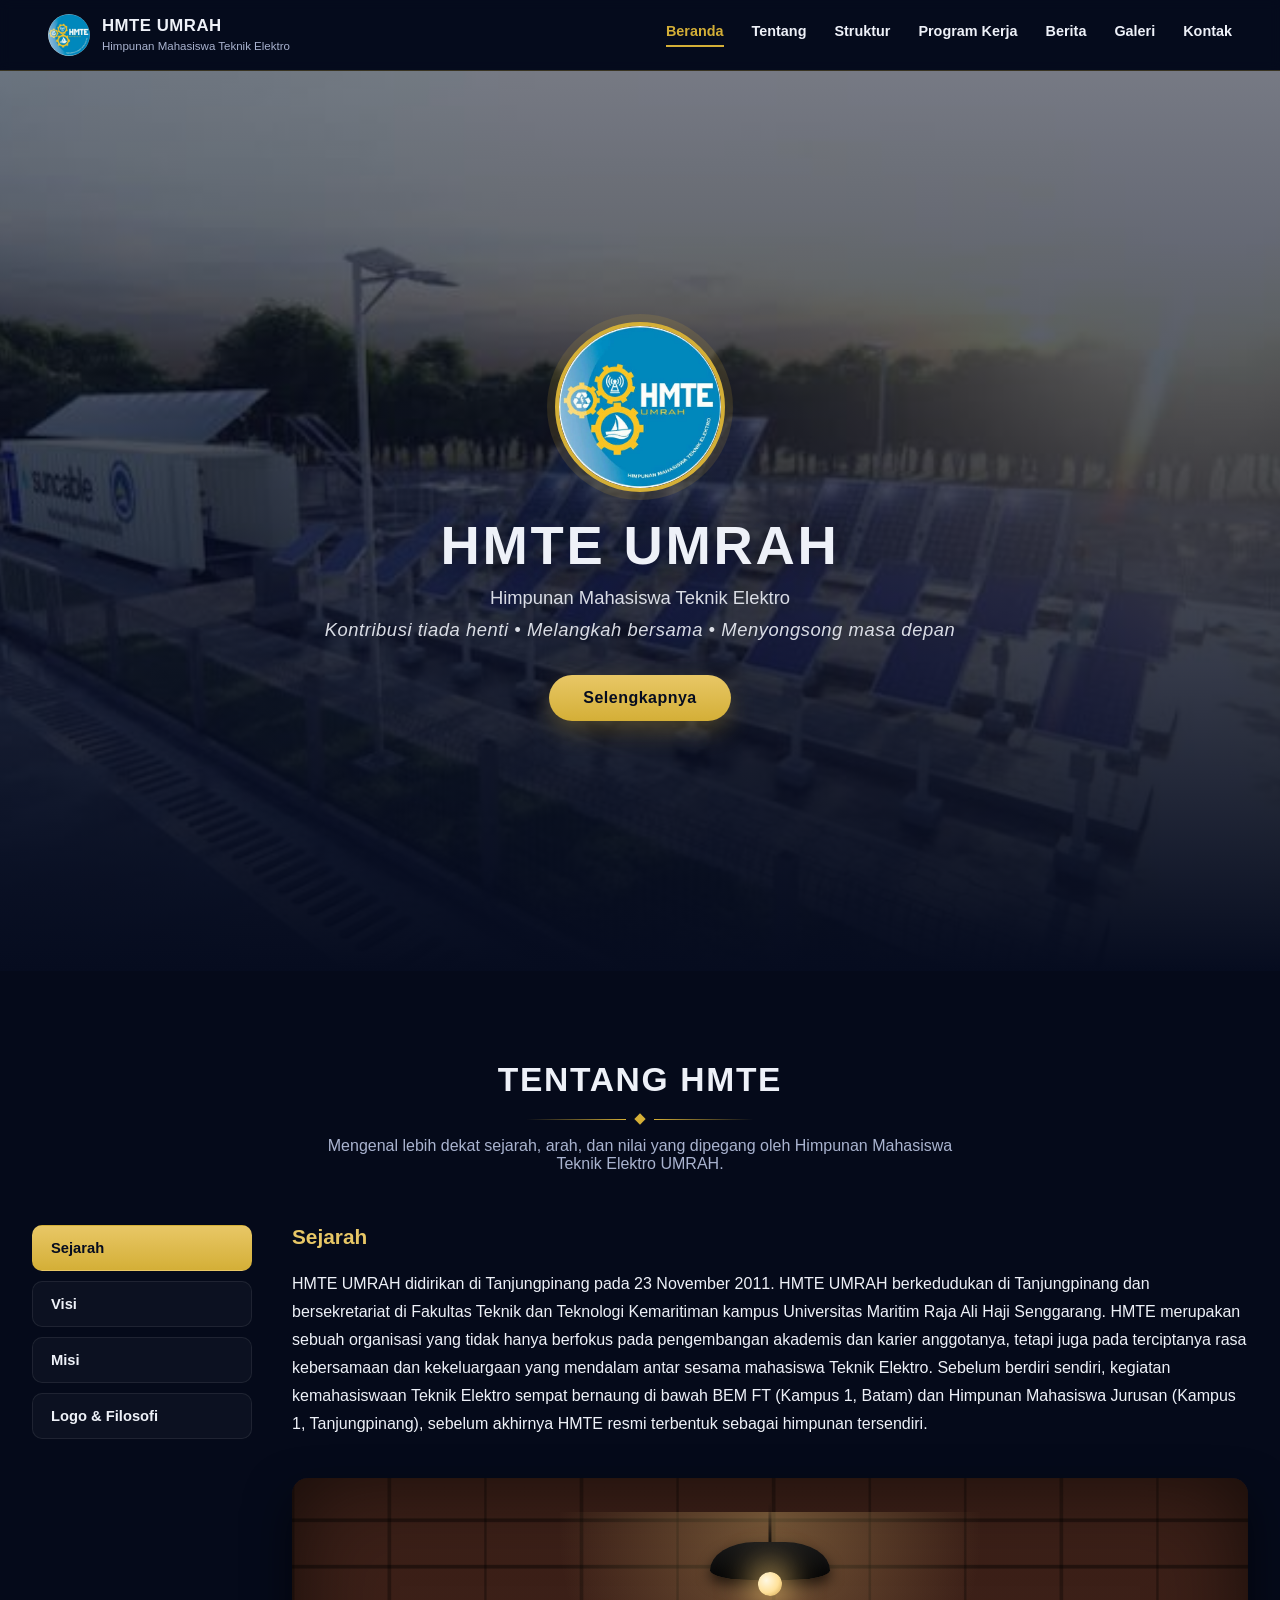
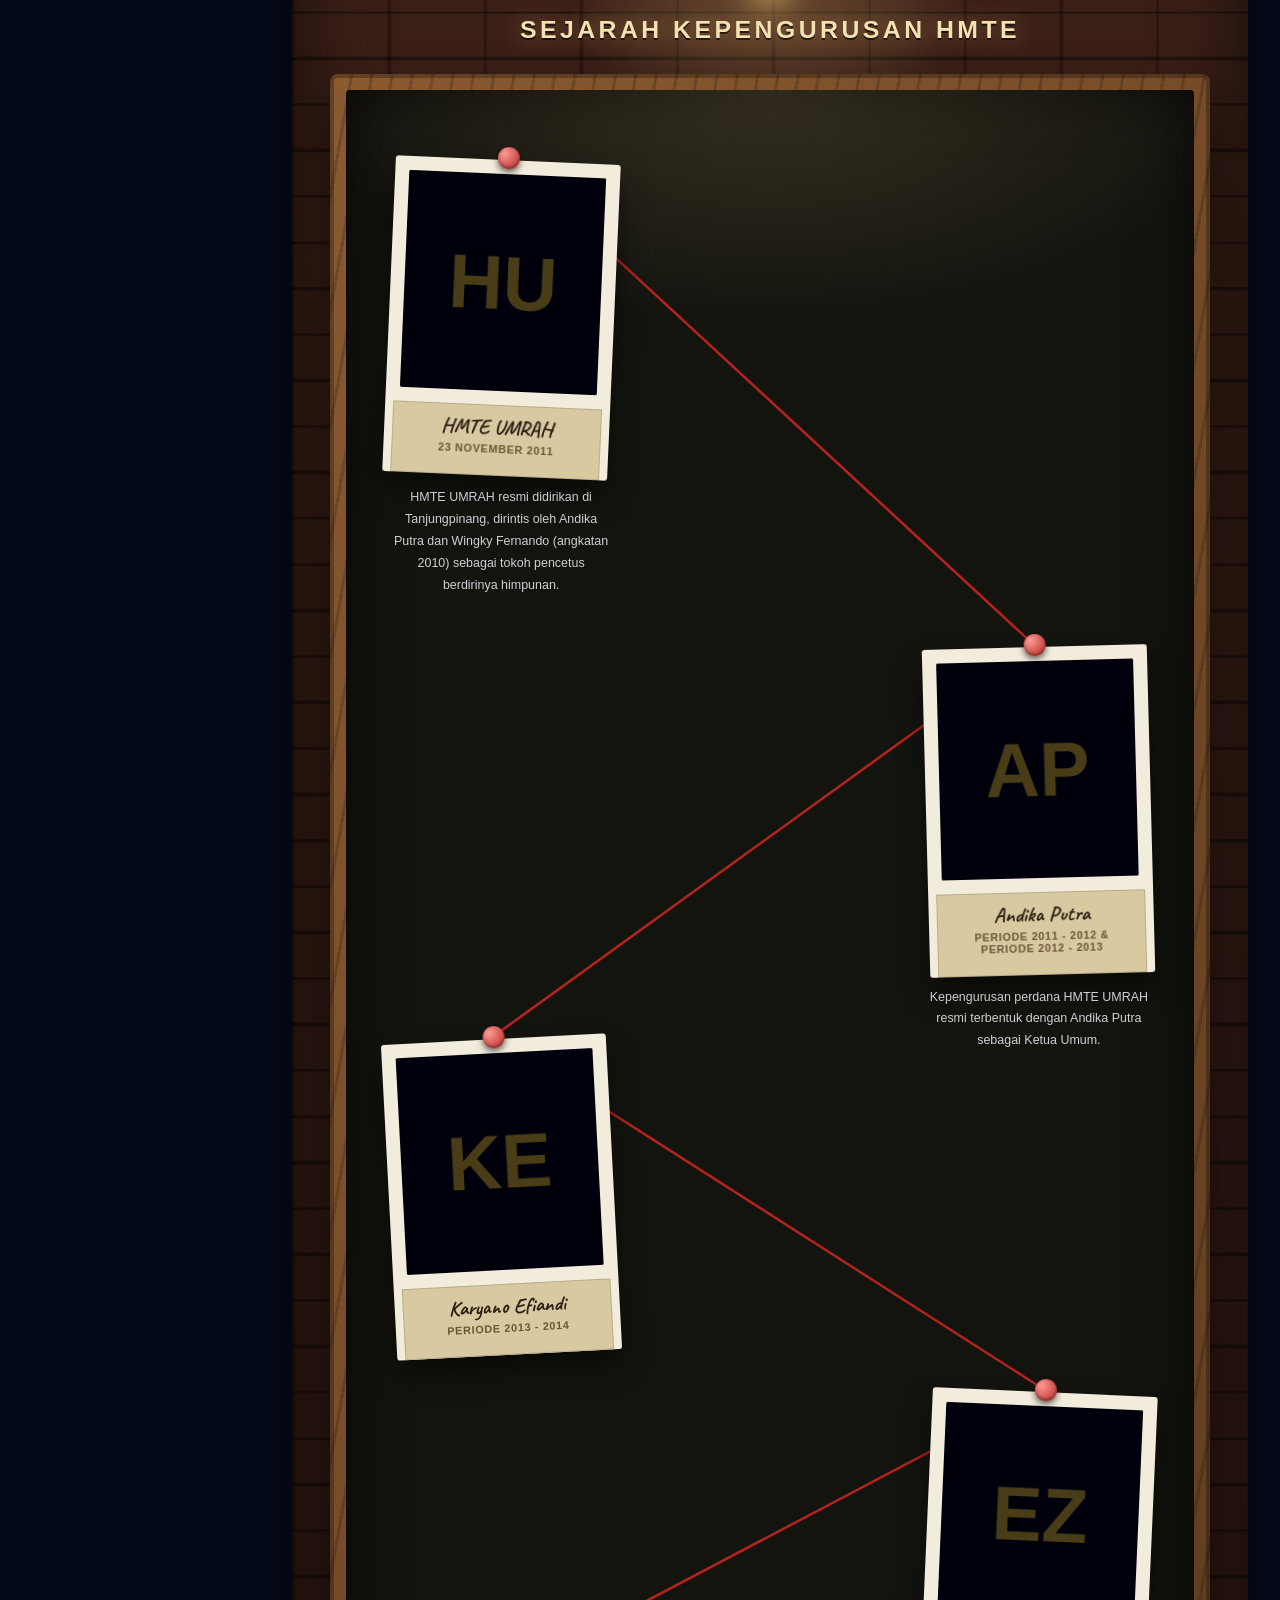
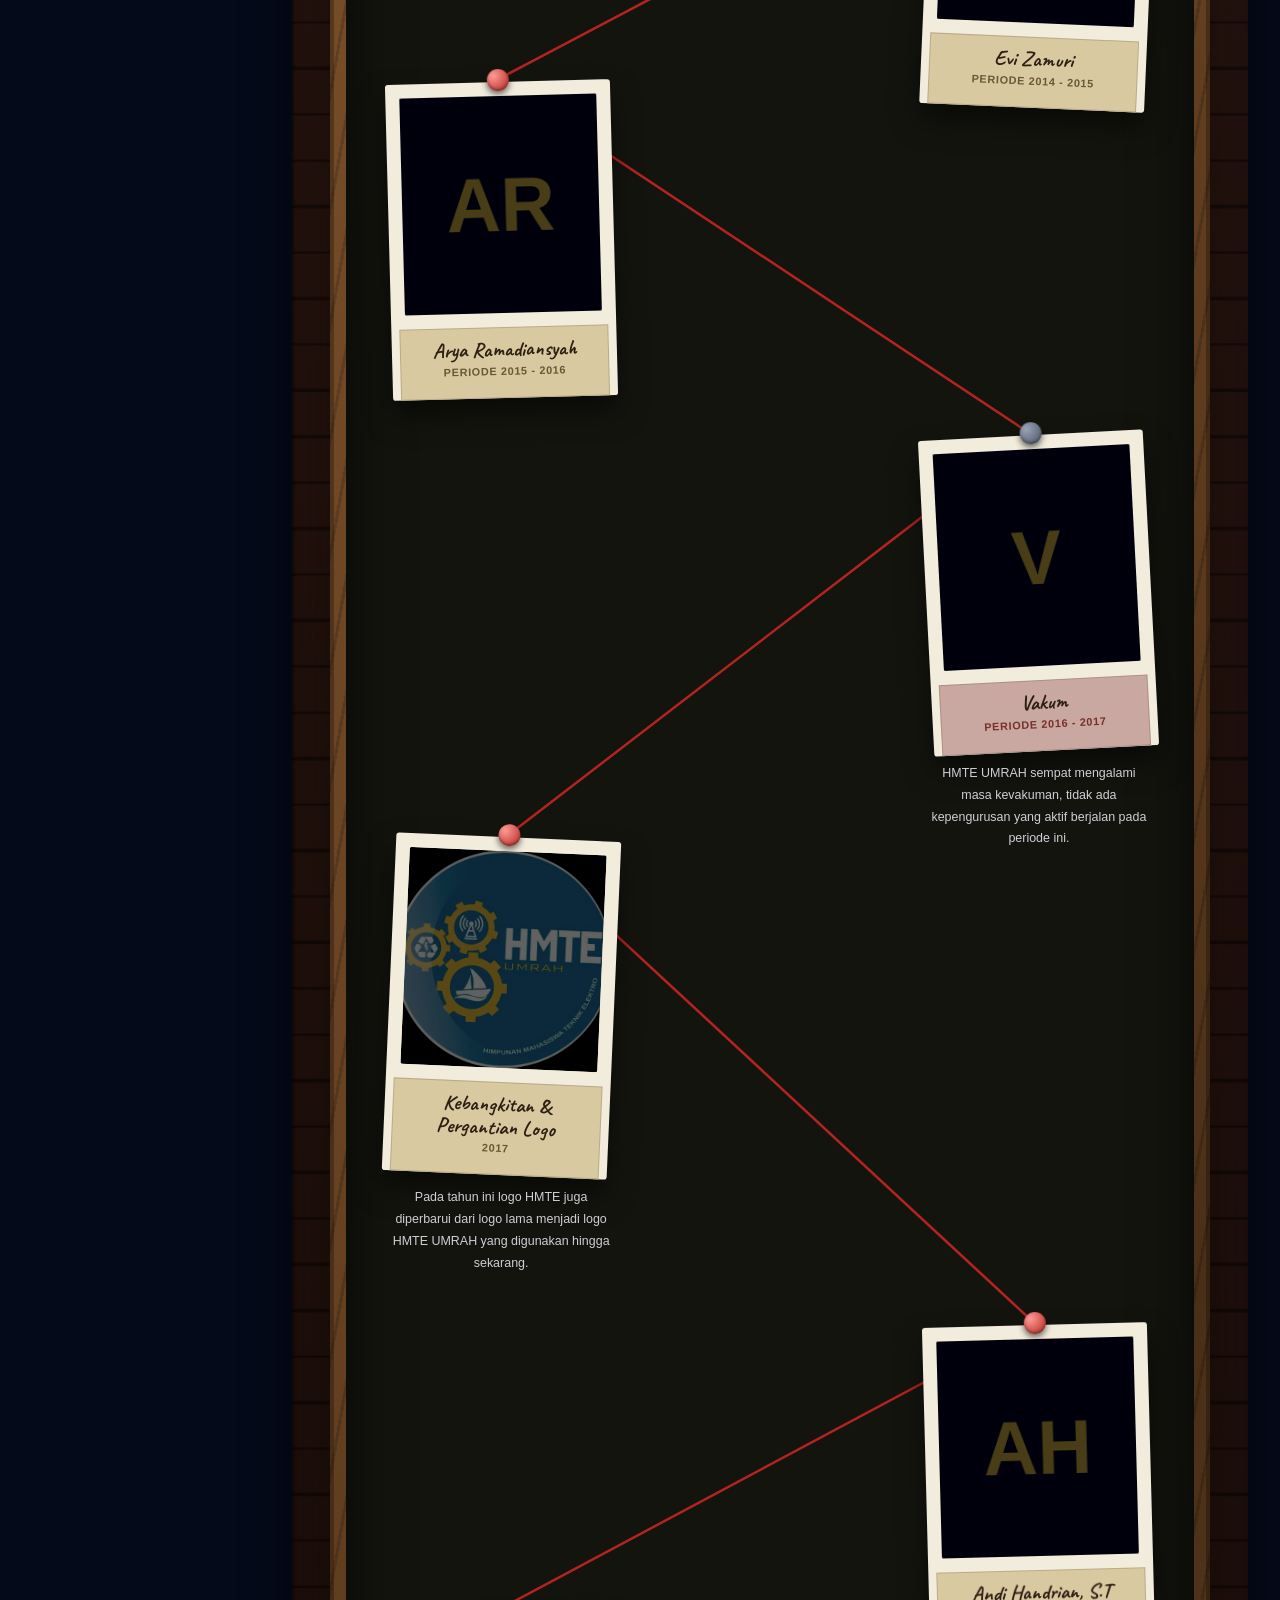
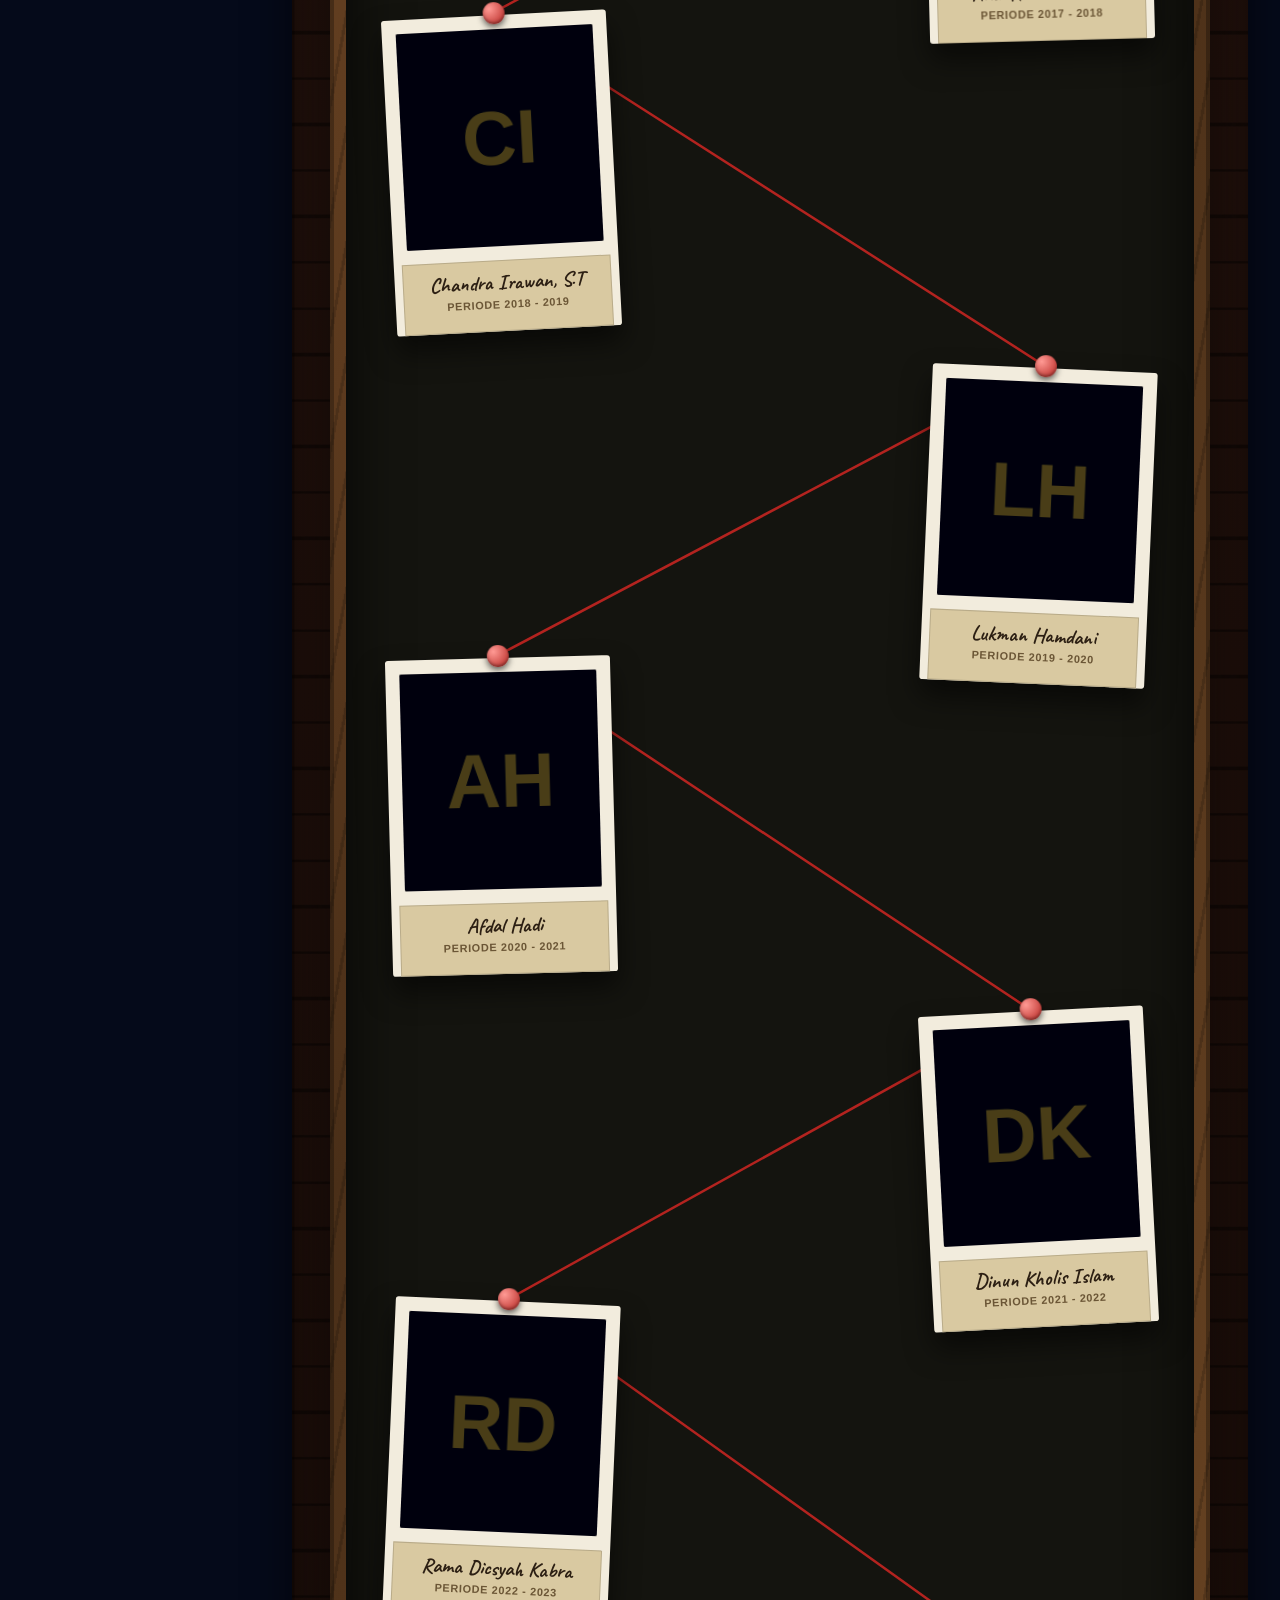
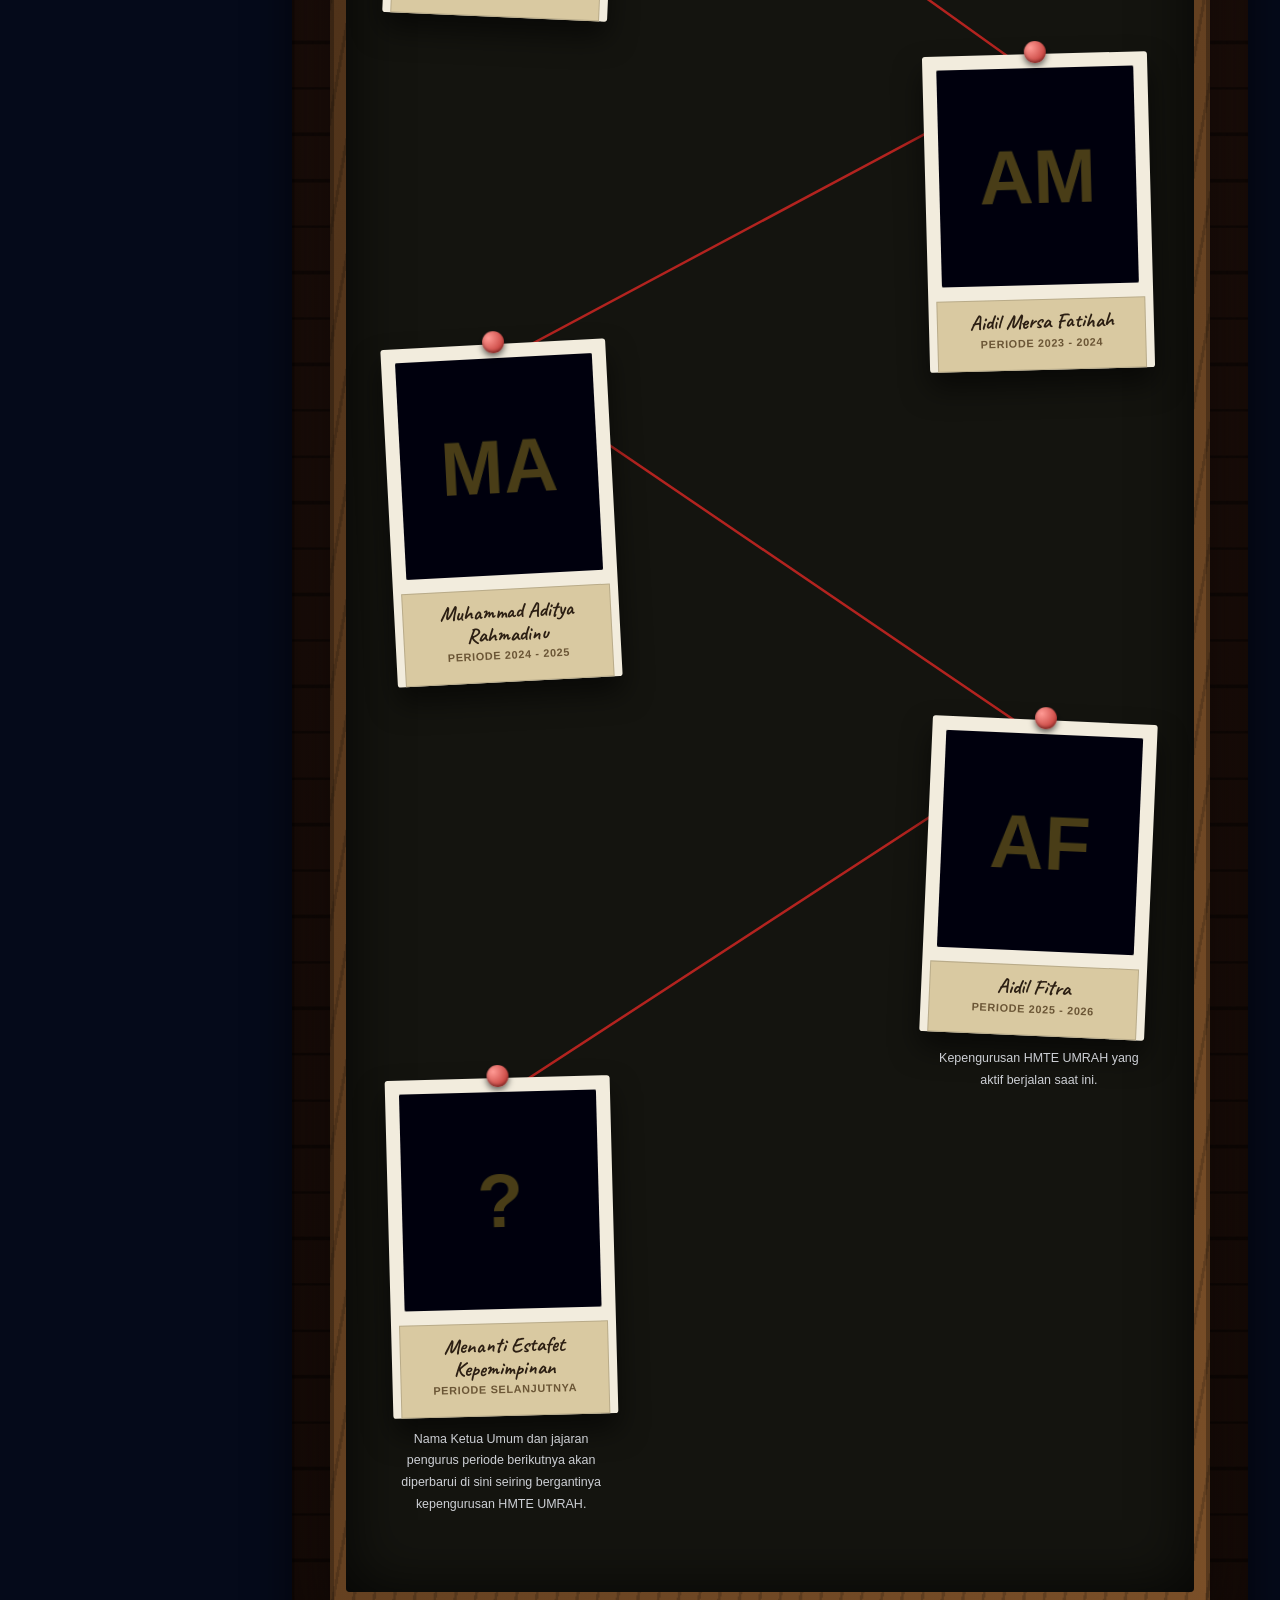
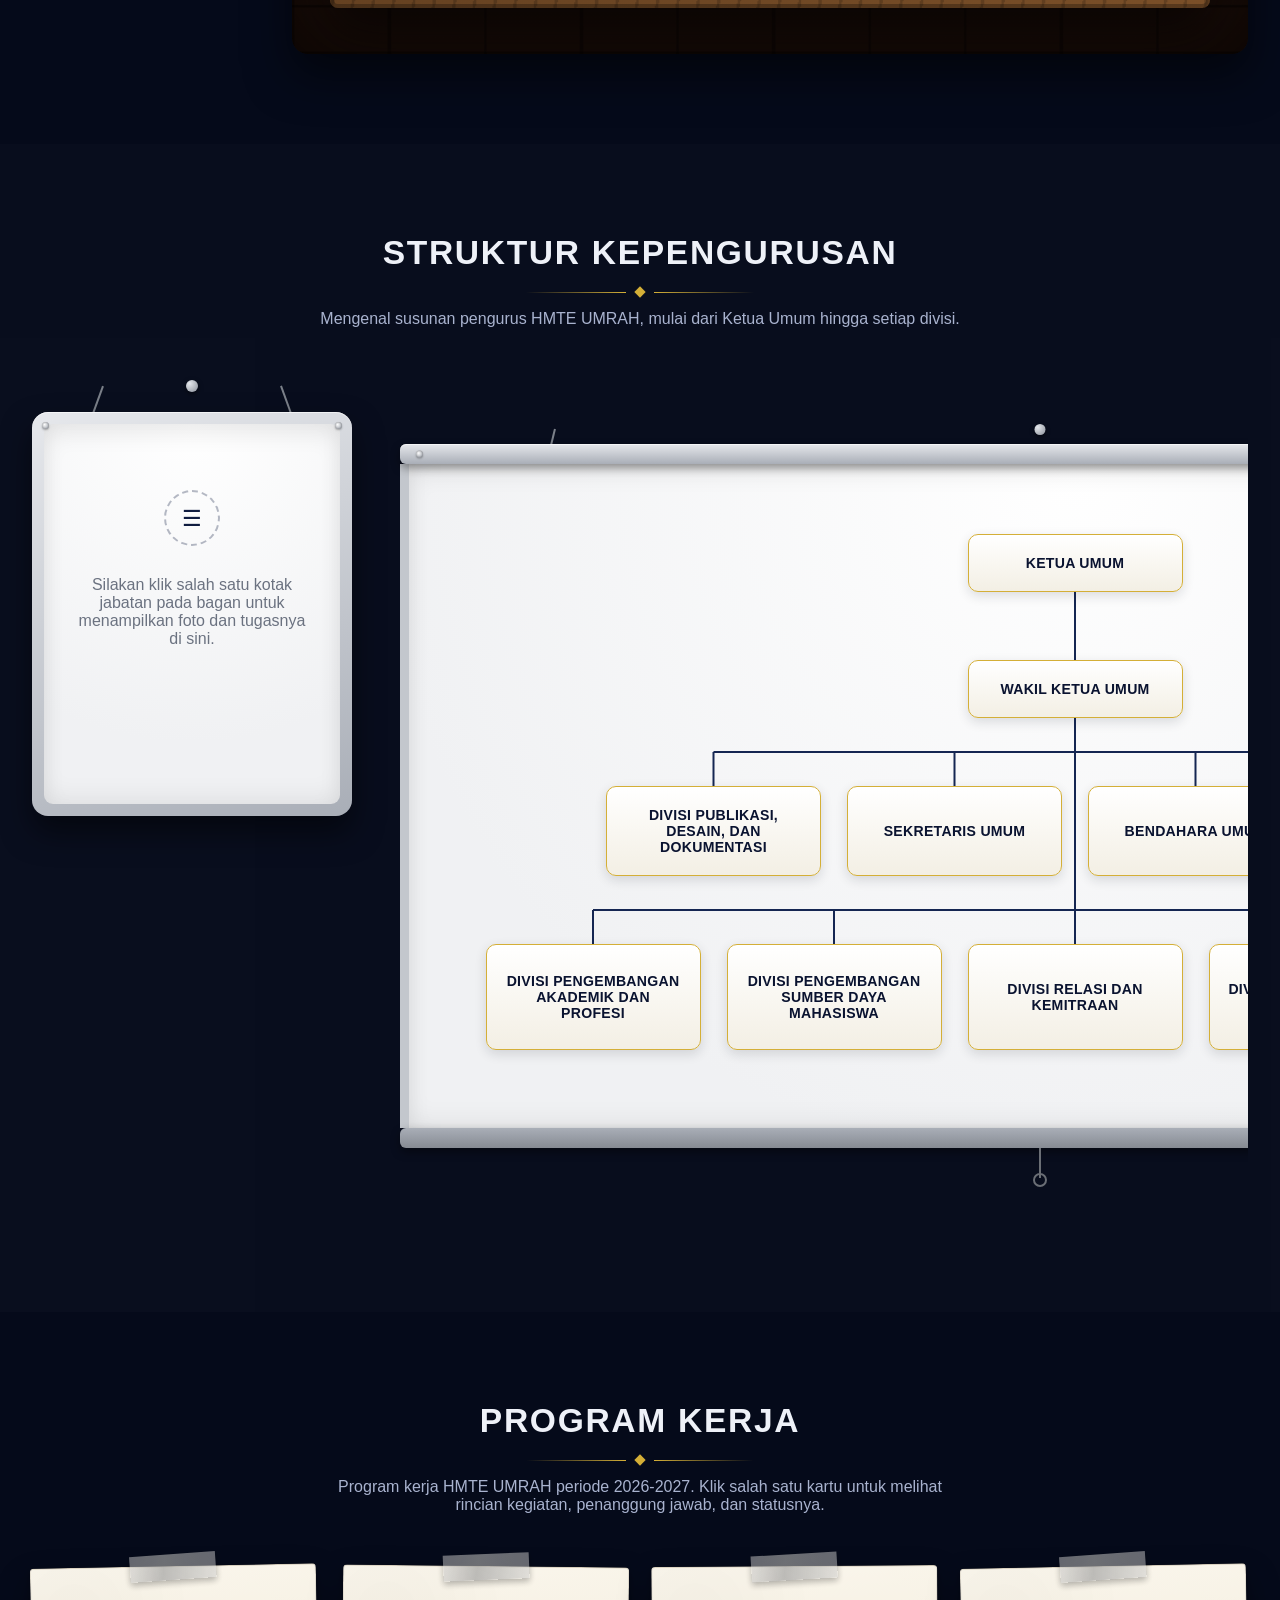
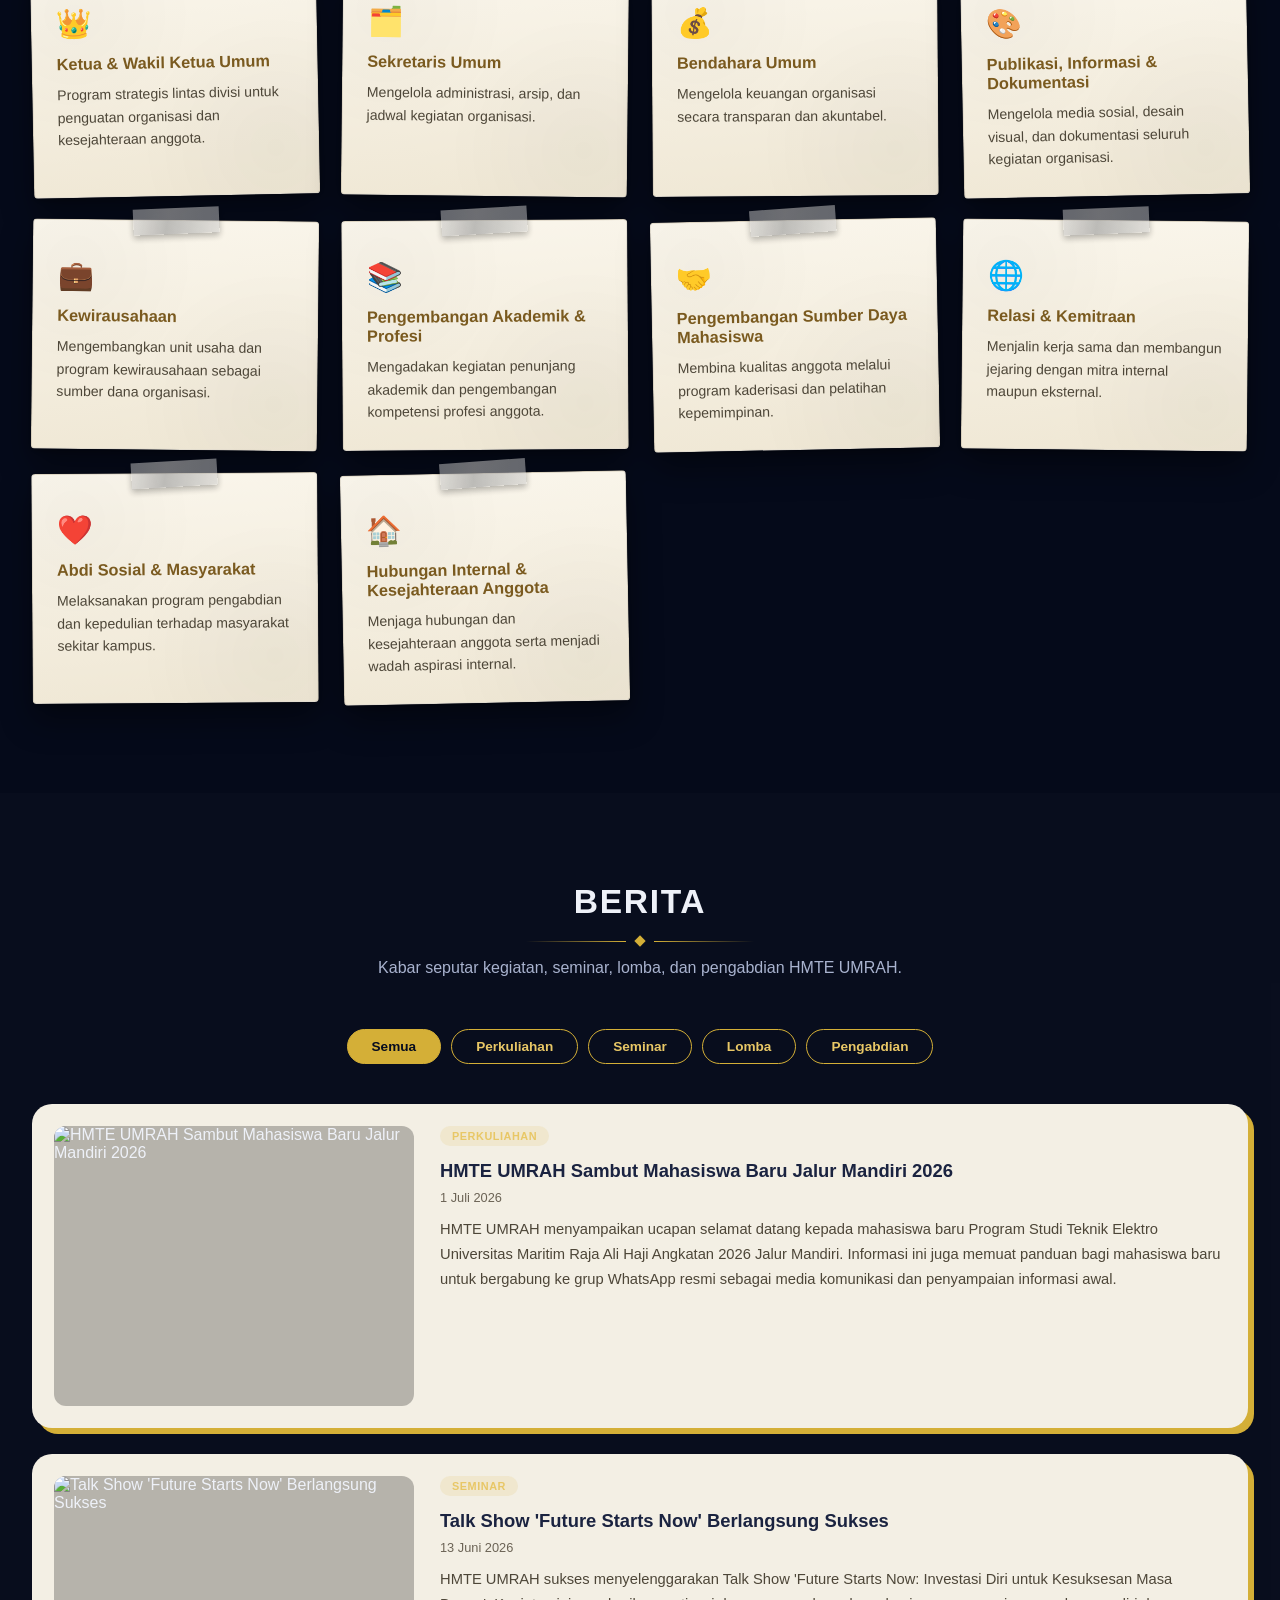
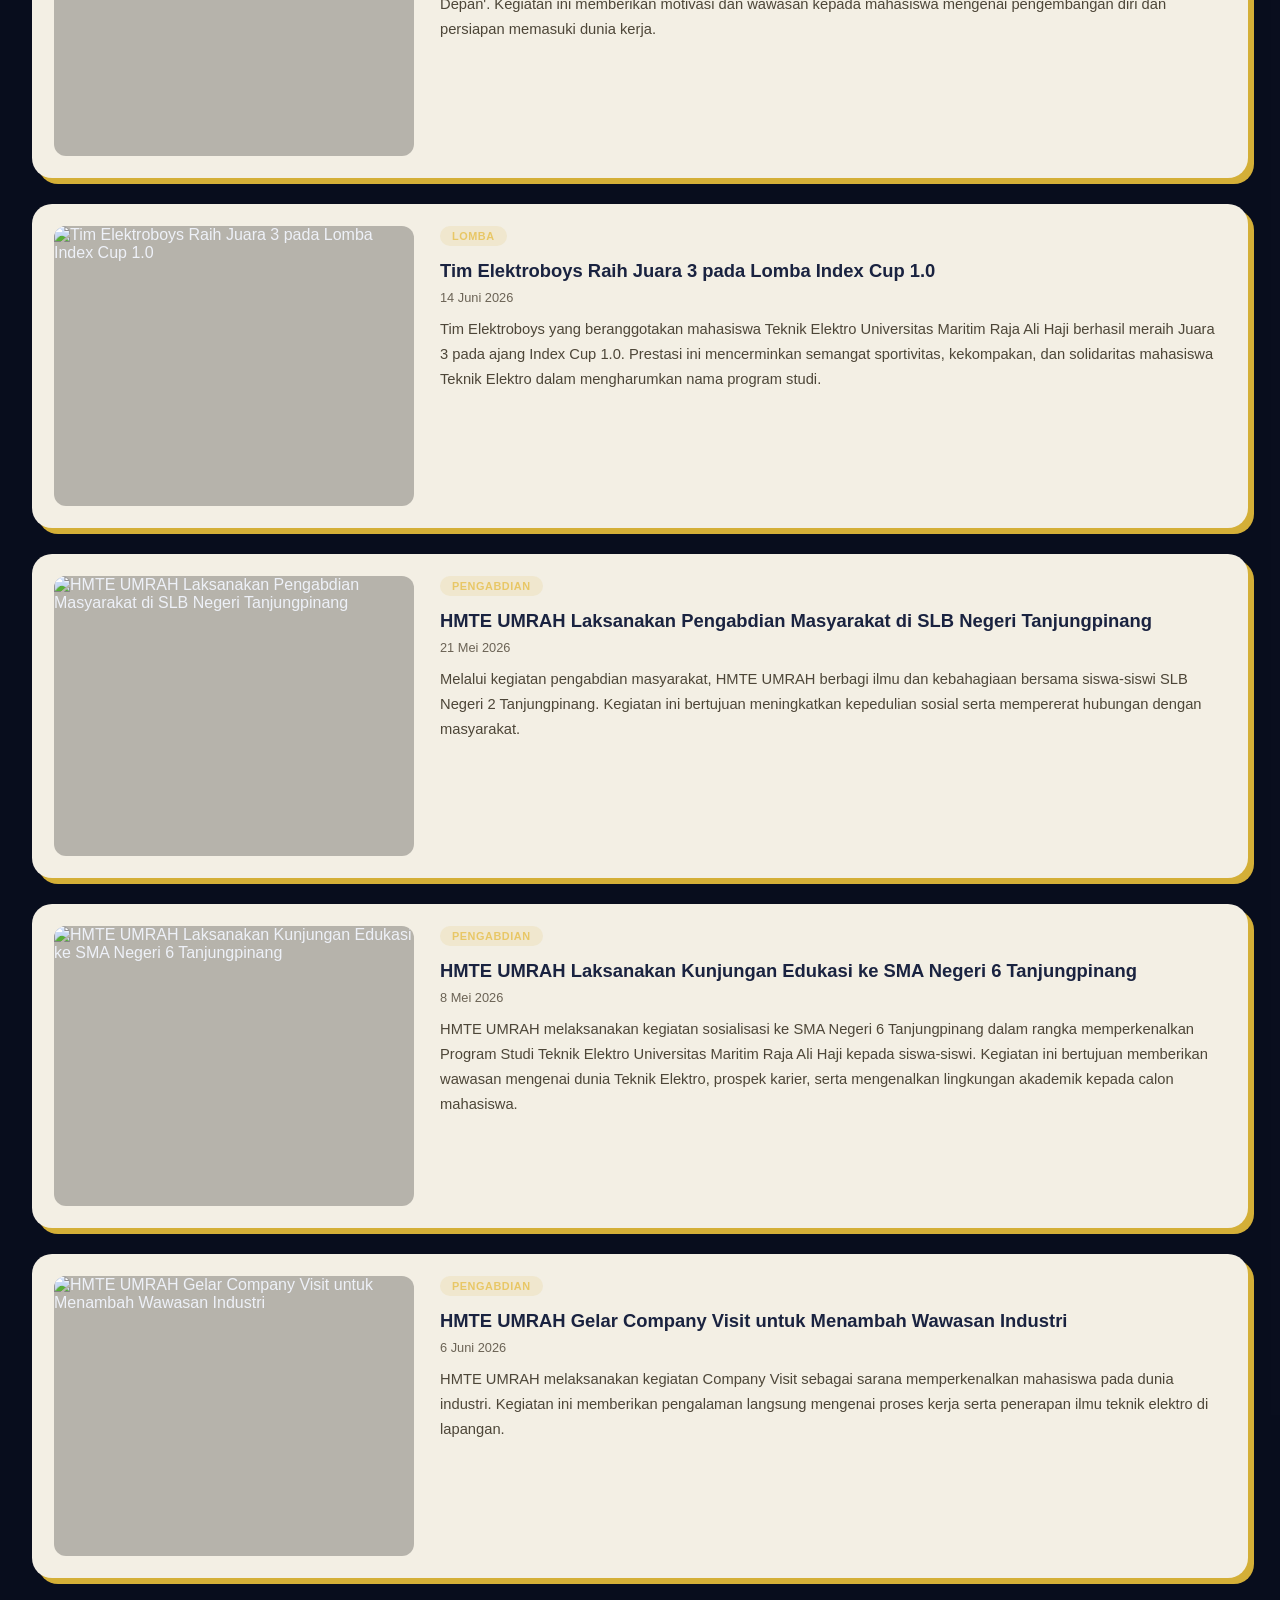
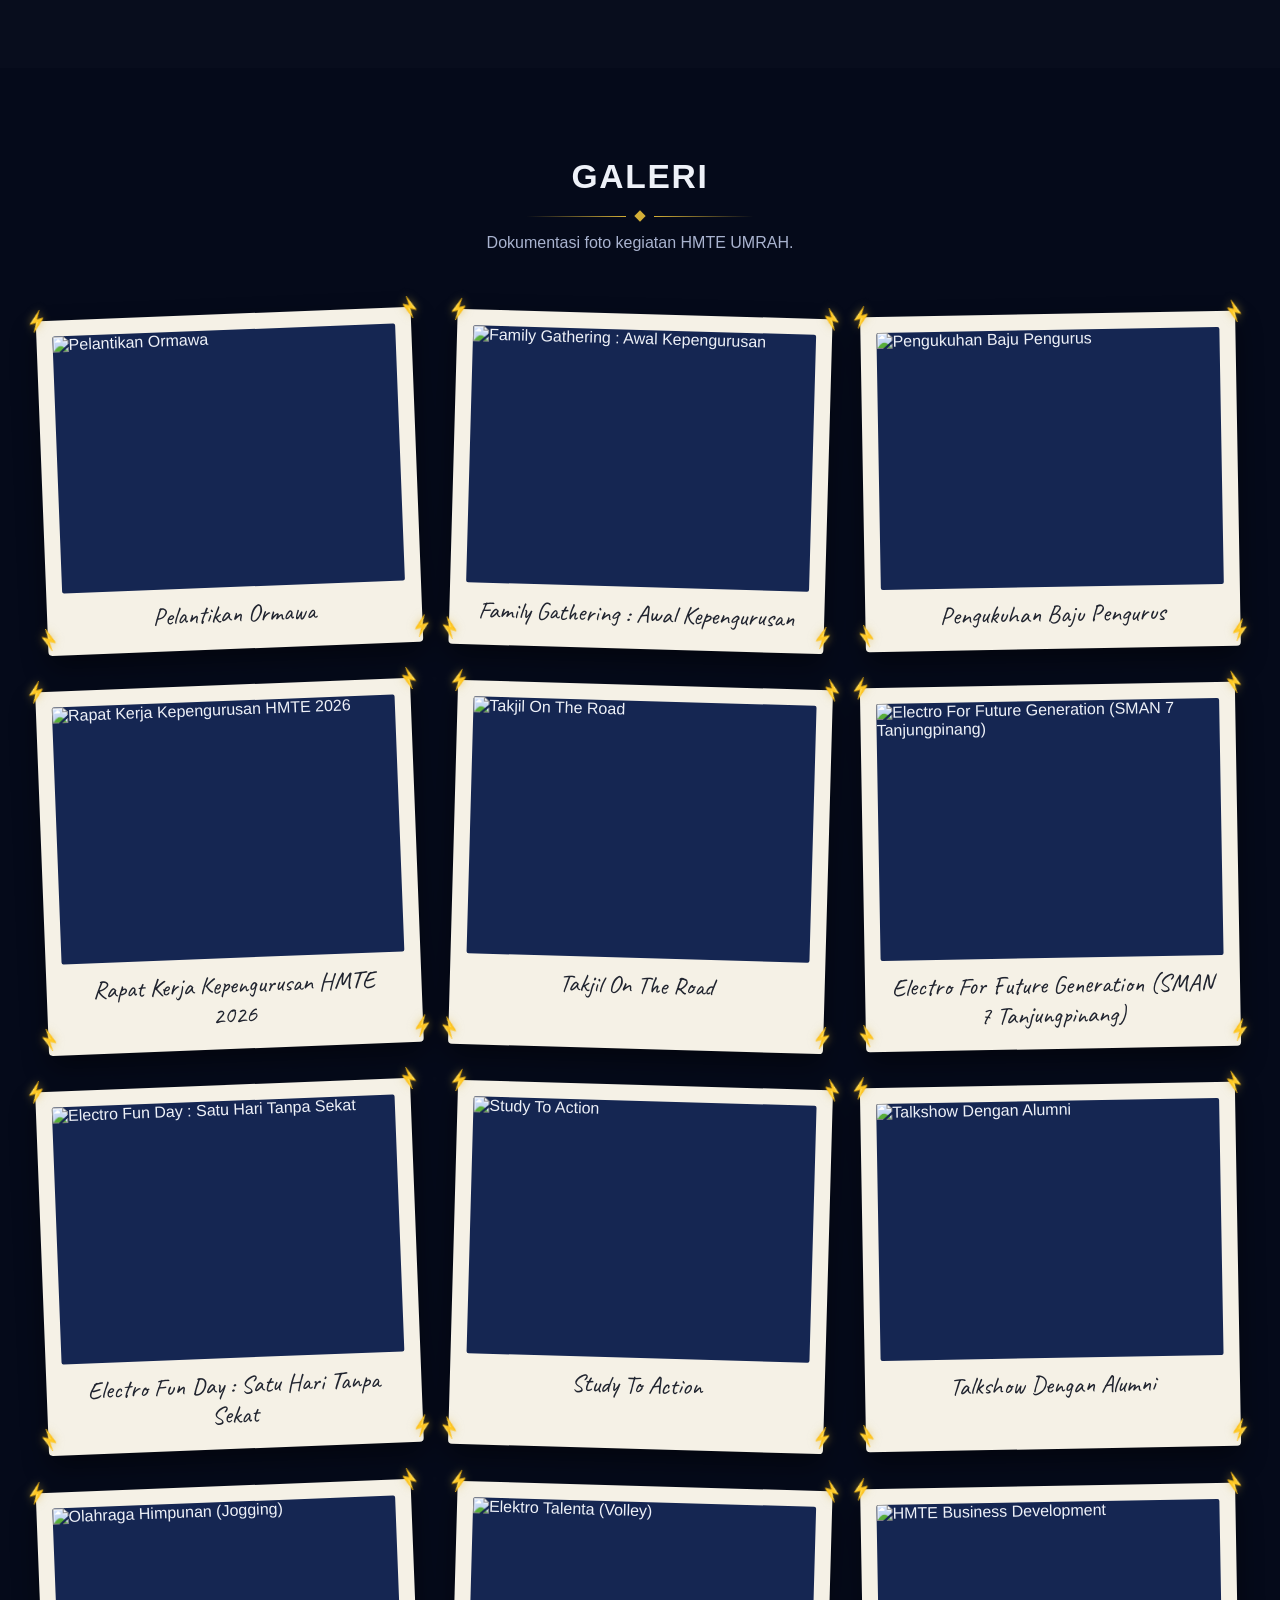
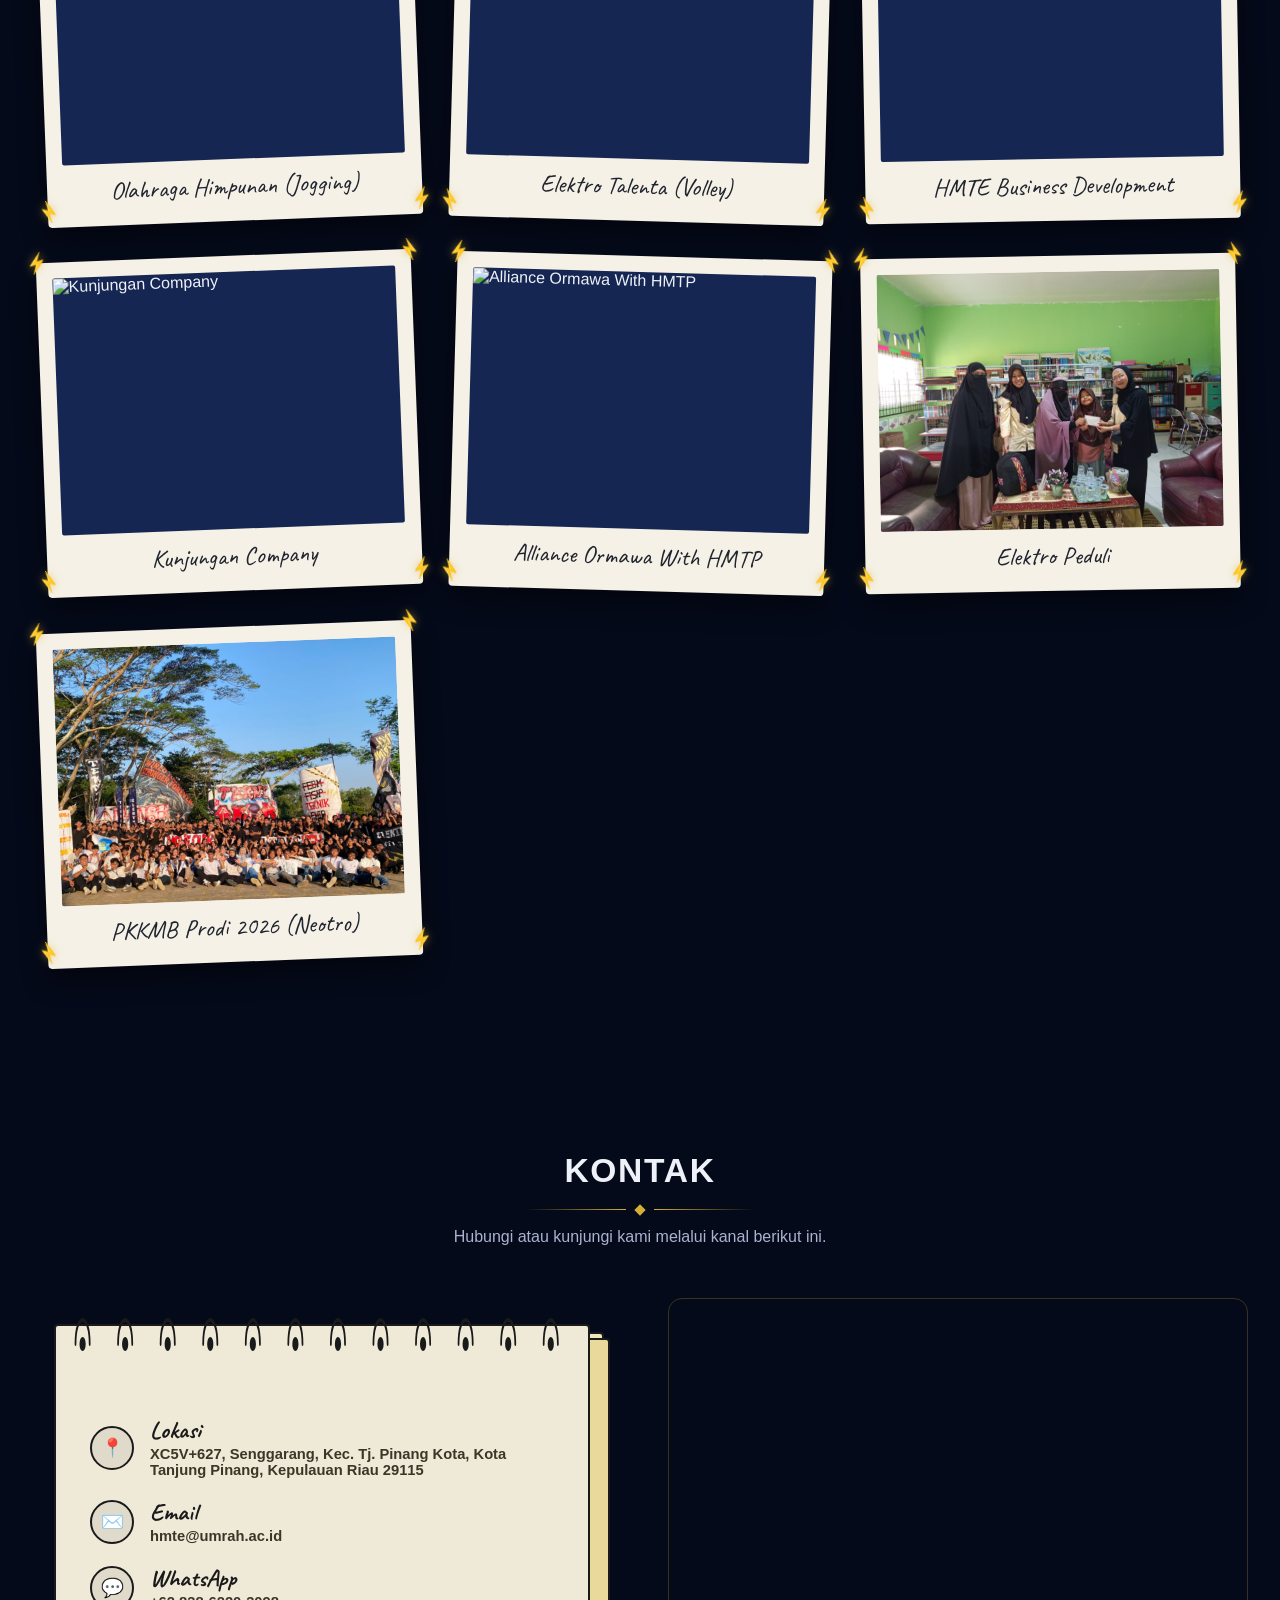
==== commit 21b6d360: "Update Index.html" ====
--- a/Index.html
+++ b/Index.html
@@ -186,6 +186,188 @@
 .logo-filosofi{ display:flex; gap:26px; align-items:center; flex-wrap:wrap; }
 .logo-filosofi img{ width:130px; height:130px; border-radius:50%; border:3px solid var(--gold-500); object-fit:cover; background:var(--navy-800); }
 
+/* ============ SEJARAH — BRICK WALL, HANGING LAMP & BLACKBOARD ============ */
+.sejarah-scene{
+  position:relative;
+  margin-top:40px;
+  padding:64px 4% 46px;
+  border-radius:16px;
+  overflow:hidden;
+  text-align:center;
+  background:
+    repeating-linear-gradient(0deg, rgba(0,0,0,.4) 0 3px, transparent 3px 46px),
+    repeating-linear-gradient(90deg, rgba(0,0,0,.32) 0 3px, transparent 3px 96px),
+    linear-gradient(180deg, #3c2018 0%, #2a150f 45%, #1c0e09 100%);
+  box-shadow:inset 0 0 90px rgba(0,0,0,.65), 0 20px 45px rgba(0,0,0,.55);
+}
+.sejarah-scene::after{
+  /* brick mortar offset illusion */
+  content:"";
+  position:absolute; inset:0;
+  background:repeating-linear-gradient(0deg, transparent 0 46px, rgba(0,0,0,.28) 46px 46px), 
+             repeating-linear-gradient(90deg, transparent 0 48px, transparent 48px);
+  background-position:48px 0;
+  pointer-events:none;
+  opacity:.5;
+}
+.sejarah-lamp{
+  position:relative; z-index:3;
+  width:150px; height:64px;
+  margin:0 auto -4px;
+}
+.lamp-cord{
+  position:absolute; top:-40px; left:50%; transform:translateX(-50%);
+  width:3px; height:44px;
+  background:linear-gradient(180deg, rgba(0,0,0,0), #0b0b0b);
+}
+.lamp-shade{
+  position:absolute; top:0; left:50%; transform:translateX(-50%);
+  width:120px; height:38px;
+  background:linear-gradient(180deg, #1a1a1a, #050505);
+  border-radius:50% 50% 46% 46% / 100% 100% 34% 34%;
+  box-shadow:0 6px 14px rgba(0,0,0,.7);
+}
+.lamp-bulb{
+  position:absolute; top:30px; left:50%; transform:translateX(-50%);
+  width:24px; height:24px; border-radius:50%;
+  background:radial-gradient(circle at 35% 35%, #fff8e2, #ffe19a 55%, #cf9f47 100%);
+  box-shadow:0 0 30px 12px rgba(255,210,120,.55);
+}
+.lamp-glow{
+  position:absolute; top:34px; left:50%; transform:translateX(-50%);
+  width:420px; height:260px;
+  background:radial-gradient(ellipse at top, rgba(255,214,130,.30), transparent 72%);
+  pointer-events:none; z-index:1;
+}
+.sejarah-signage{
+  position:relative; z-index:3;
+  display:inline-block;
+  margin:14px auto 30px;
+  font-weight:800;
+  font-size:1.55rem;
+  letter-spacing:.14em;
+  text-transform:uppercase;
+  color:#f4e2b3;
+  text-shadow:0 2px 0 rgba(0,0,0,.6), 0 0 22px rgba(255,205,120,.45);
+}
+.sejarah-frame{
+  position:relative; z-index:2;
+  display:inline-block;
+  width:100%;
+  padding:16px;
+  background:
+    repeating-linear-gradient(100deg, rgba(0,0,0,.18) 0 3px, transparent 3px 20px),
+    linear-gradient(120deg, #8a5a30 0%, #5c3a1e 45%, #4a2f18 55%, #7a4f28 100%);
+  border-radius:8px;
+  box-shadow:0 26px 50px rgba(0,0,0,.6), inset 0 0 0 4px rgba(0,0,0,.28);
+  text-align:left;
+}
+.sejarah-board{
+  position:relative;
+  background:#14140f;
+  border-radius:4px;
+  box-shadow:inset 0 0 60px rgba(0,0,0,.75);
+  padding:70px 5% 90px;
+  overflow:hidden;
+}
+.sejarah-board::before{
+  content:"";
+  position:absolute; inset:0;
+  background:radial-gradient(650px 320px at 50% 0%, rgba(255,214,140,.14), transparent 72%);
+  pointer-events:none; z-index:0;
+}
+#sejarahConnector{
+  position:absolute; inset:0; width:100%; height:100%;
+  pointer-events:none; z-index:1;
+}
+.sejarah-pin-item{
+  position:relative; z-index:2;
+  display:flex;
+  margin-bottom:-26px;
+}
+.sejarah-pin-item.align-left{ justify-content:flex-start; }
+.sejarah-pin-item.align-right{ justify-content:flex-end; margin-top:64px; }
+
+.polaroid-case{
+  width:225px;
+  background:#f2ecdd;
+  padding:14px 14px 0;
+  border-radius:3px;
+  box-shadow:0 16px 28px rgba(0,0,0,.55);
+  transform:rotate(var(--rot,-2deg));
+  transition:transform .2s ease;
+}
+.sejarah-pin-item:nth-child(3n+1) .polaroid-case{ --rot:-3deg; }
+.sejarah-pin-item:nth-child(3n+2) .polaroid-case{ --rot:2.5deg; }
+.sejarah-pin-item:nth-child(3n)  .polaroid-case{ --rot:-1.5deg; }
+.polaroid-case:hover{ transform:rotate(0deg) scale(1.03); }
+
+.pushpin-dot{
+  position:absolute; top:-13px; left:50%; transform:translateX(-50%);
+  width:22px; height:22px; border-radius:50%;
+  background:radial-gradient(circle at 30% 30%, #ff9a94, #b3231f);
+  box-shadow:0 3px 6px rgba(0,0,0,.6), inset 0 -2px 3px rgba(0,0,0,.35);
+  z-index:3;
+}
+.sejarah-pin-item.is-vakum .pushpin-dot{
+  background:radial-gradient(circle at 30% 30%, #9aa3b5, #4a5568);
+}
+
+.case-photo{
+  width:100%; aspect-ratio:1/1.1;
+  background:#050505; overflow:hidden; border-radius:2px;
+  filter:brightness(.4) contrast(1.15) saturate(.7);
+}
+.case-photo img{ width:100%; height:100%; object-fit:cover; display:block; }
+
+.case-tag{
+  margin:14px -6px 0;
+  background:#d9c9a1;
+  border:1px solid rgba(0,0,0,.15);
+  padding:10px 8px 20px;
+  text-align:center;
+  color:#2c1f13;
+}
+.case-tag strong{
+  display:block;
+  font-family:'Caveat', cursive;
+  font-weight:700;
+  font-size:1.3rem;
+  line-height:1.1;
+}
+.case-tag small{
+  display:block;
+  font-family:"Segoe UI", Arial, sans-serif;
+  font-size:.68rem; font-weight:800;
+  letter-spacing:.06em; text-transform:uppercase;
+  color:#6b5636; margin-top:4px;
+}
+.sejarah-pin-item.is-vakum .case-tag{ background:#c9a8a1; }
+.sejarah-pin-item.is-vakum .case-tag small{ color:#7a2f2a; }
+
+.case-desc{
+  max-width:225px;
+  color:#e8dcc0;
+  font-size:.78rem;
+  line-height:1.6;
+  margin-top:12px;
+  text-align:center;
+  opacity:.85;
+}
+
+@media (max-width:760px){
+  .sejarah-pin-item.align-right{ margin-top:60px; }
+  .polaroid-case{ width:150px; }
+  .case-desc{ max-width:150px; font-size:.72rem; }
+  .sejarah-scene{ padding:44px 2% 28px; }
+  .sejarah-frame{ padding:10px; }
+  .sejarah-board{ padding:60px 2% 80px; }
+  .sejarah-lamp{ width:110px; height:50px; }
+  .lamp-shade{ width:90px; height:30px; }
+  .lamp-glow{ width:300px; height:200px; }
+  .sejarah-signage{ font-size:1.15rem; letter-spacing:.08em; }
+}
+
 /* ============ STRUKTUR PREVIEW ============ */
 .struktur-preview{
   display:flex; flex-direction:column; align-items:center; gap:26px;
@@ -380,16 +562,8 @@
   .berita-item-photo{ flex:none; width:100%; height:220px; }
 }
 
-/* ============ GALERI TABS ============ */
-.galeri-tabs{ display:flex; justify-content:center; gap:14px; margin-bottom:36px; }
-.galeri-tab-btn{
-  background:transparent; border:1.5px solid var(--gold-500);
-  color:var(--gold-400); padding:10px 28px; border-radius:999px;
-  font-weight:700; cursor:pointer; transition:all .2s ease;
-}
-.galeri-tab-btn.active{ background:var(--gold-500); color:var(--navy-950); }
-.galeri-panel{ display:none; }
-.galeri-panel.active{ display:block; }
+/* ============ GALERI ============ */
+.galeri-panel{ display:block; }
 
 /* ============ GALERI POLAROID ============ */
 .polaroid-grid{
@@ -840,7 +1014,22 @@
       <div class="tab-panels">
         <div class="tab-panel active" id="tab-sejarah">
           <h3>Sejarah</h3>
-          <p>HMTE UMRAH didirikan di Tanjungpinang pada 23 November 2011. HMTE UMRAH berkedudukan di Tanjungpinang dan bersekretariat di Fakultas Teknik dan Teknologi Kemaritiman kampus Universitas Maritim Raja Ali Haji Senggarang.  HMTE merupakan sebuah organisasi yang tidak hanya berfokus pada pengembangan akademis dan karier anggotanya, tetapi juga pada terciptanya rasa kebersamaan dan kekeluargaan yang mendalam antar sesama mahasiswa Teknik Elektro.</p>
+          <p>HMTE UMRAH didirikan di Tanjungpinang pada 23 November 2011. HMTE UMRAH berkedudukan di Tanjungpinang dan bersekretariat di Fakultas Teknik dan Teknologi Kemaritiman kampus Universitas Maritim Raja Ali Haji Senggarang. HMTE merupakan sebuah organisasi yang tidak hanya berfokus pada pengembangan akademis dan karier anggotanya, tetapi juga pada terciptanya rasa kebersamaan dan kekeluargaan yang mendalam antar sesama mahasiswa Teknik Elektro. Sebelum berdiri sendiri, kegiatan kemahasiswaan Teknik Elektro sempat bernaung di bawah BEM FT (Kampus 1, Batam) dan Himpunan Mahasiswa Jurusan (Kampus 1, Tanjungpinang), sebelum akhirnya HMTE resmi terbentuk sebagai himpunan tersendiri.</p>
+
+          <div class="sejarah-scene">
+            <div class="sejarah-lamp">
+              <span class="lamp-cord"></span>
+              <span class="lamp-shade"></span>
+              <span class="lamp-bulb"></span>
+            </div>
+            <span class="lamp-glow"></span>
+            <h4 class="sejarah-signage">Sejarah Kepengurusan HMTE</h4>
+            <div class="sejarah-frame">
+              <div class="sejarah-board" id="sejarahTimeline">
+                <svg id="sejarahConnector"></svg>
+              </div>
+            </div>
+          </div>
         </div>
         <div class="tab-panel" id="tab-visi">
           <h3>Visi</h3>
@@ -940,7 +1129,7 @@
             </div>
             <div class="org-level level-4">
               <div class="org-box" data-id="divisi-akademik">DIVISI PENGEMBANGAN AKADEMIK DAN PROFESI</div>
-              <div class="org-box" data-id="divisi-sdm">DIVISI PENGEMBANGAN SUMBER DAYA MANUSIA</div>
+              <div class="org-box" data-id="divisi-sdm">DIVISI PENGEMBANGAN SUMBER DAYA MAHASISWA</div>
               <div class="org-box" data-id="divisi-relasi">DIVISI RELASI DAN KEMITRAAN</div>
               <div class="org-box" data-id="divisi-abdisos">DIVISI ABDI SOSIAL DAN MASYARAKAT</div>
               <div class="org-box" data-id="divisi-hubinternal">DIVISI HUBUNGAN INTERNAL DAN KESEJAHTERAAN ANGGOTA</div>
@@ -1041,21 +1230,10 @@
     <div class="section-heading">
       <h2>GALERI</h2>
       <div class="divider"><span></span><i></i><span></span></div>
-      <p>Dokumentasi foto dan video kegiatan HMTE UMRAH.</p>
-    </div>
-    <div class="galeri-tabs">
-      <button class="galeri-tab-btn active" data-galeri="foto">Foto</button>
-      <button class="galeri-tab-btn" data-galeri="video">Video</button>
+      <p>Dokumentasi foto kegiatan HMTE UMRAH.</p>
     </div>
     <div class="galeri-panel active" id="galeri-foto">
       <div class="polaroid-grid" id="polaroidGrid"></div>
-    </div>
-    <div class="galeri-panel" id="galeri-video">
-      <div class="empty-state">
-        <div class="empty-icon">🎬</div>
-        <strong>Belum ada video</strong>
-        <p style="margin:0;">Galeri video belum tersedia. Dokumentasi kegiatan akan ditambahkan di sini.</p>
-      </div>
     </div>
   </section>
 
@@ -1174,19 +1352,6 @@
   });
 });
 
-// ---------- Galeri tabs ----------
-const galeriBtns = document.querySelectorAll(".galeri-tab-btn");
-const galeriPanels = document.querySelectorAll(".galeri-panel");
-galeriBtns.forEach(btn => {
-  btn.addEventListener("click", () => {
-    galeriBtns.forEach(b => b.classList.remove("active"));
-    galeriPanels.forEach(p => p.classList.remove("active"));
-    btn.classList.add("active");
-    document.getElementById("galeri-" + btn.dataset.galeri).classList.add("active");
-  });
-});
-
-
 /* ============ STRUKTUR KEPENGURUSAN (data & interaksi) ============ */
 //    Ganti "foto" dengan path gambar asli (mis. "foto/ketua.jpg")
 //    Placeholder di bawah otomatis membuat avatar inisial.
@@ -1196,7 +1361,7 @@
     tipe: "single",
     jabatan: "Ketua Umum",
     nama: "Aidil Fitra",
-    foto: "foto/ketum.jpg",
+    foto: "foto2/ketum.jpg",
     tugas: [
       "Memimpin dan bertanggung jawab penuh atas jalannya organisasi HMTE UMRAH.",
       "Menetapkan kebijakan umum dan arah strategis organisasi.",
@@ -1209,7 +1374,7 @@
     tipe: "single",
     jabatan: "Wakil Ketua Umum",
     nama: "Iqba Hafizal",
-    foto: "foto/waketum.jpg",
+    foto: "foto2/waketum.jpg",
     tugas: [
       "Membantu Ketua Umum dalam menjalankan roda organisasi.",
       "Menggantikan tugas Ketua Umum apabila berhalangan hadir.",
@@ -1221,7 +1386,7 @@
     tipe: "single",
     jabatan: "Sekretaris Umum",
     nama: "Desi Khairunnisa",
-    foto: "foto/sekum.jpg",
+    foto: "foto2/sekum.jpg",
     tugas: [
       "Mengelola administrasi dan kesekretariatan organisasi.",
       "Membuat serta mengarsipkan surat-menyurat resmi.",
@@ -1233,7 +1398,7 @@
     tipe: "single",
     jabatan: "Bendahara Umum",
     nama: "Sovi Alami",
-    foto: "foto/bendum.jpg",
+    foto: "foto2/bendum.jpg",
     tugas: [
       "Mengelola keuangan organisasi secara transparan.",
       "Menyusun laporan keuangan berkala.",
@@ -1250,9 +1415,9 @@
       "Membuat desain visual untuk kebutuhan kegiatan dan promosi.",
       "Mendokumentasikan seluruh rangkaian kegiatan HMTE."
     ],
-    kadiv: { nama: "Alton Jawamata", foto: "foto/PID/alton.jpg" },
+    kadiv: { nama: "Alton Jawamata", foto: "foto2/PID/alton.jpg" },
     anggota: [
-      { nama: "Wegi Bimaisa", foto: "foto/PID/wegi.jpg" },
+      { nama: "Wegi Bimaisa", foto: "foto2/PID/wegi.jpg" },
       { nama: "Siti Khadijah Nasution", foto: "" },
     ]
   },
@@ -1266,8 +1431,8 @@
     ],
     kadiv: { nama: "Ferdi Riski Ramdani", foto: "" },
     anggota: [
-      { nama: "Rani Novita", foto: "foto/KWU/rani.jpg" },
-      { nama: "Ahmad Zikri", foto: "foto/KWU/zikri.jpg" }
+      { nama: "Rani Novita", foto: "foto2/KWU/rani.jpg" },
+      { nama: "Ahmad Zikri", foto: "foto2/KWU/zikri.jpg" }
     ]
   },
   "divisi-akademik": {
@@ -1278,26 +1443,26 @@
       "Memfasilitasi pengembangan kompetensi profesi anggota.",
       "Menyelenggarakan pelatihan, seminar, dan diskusi keilmuan."
     ],
-    kadiv: { nama: "Tsania Nuraini Putri", foto: "foto/PAP/tsan.jpg" },
+    kadiv: { nama: "Tsania Nuraini Putri", foto: "foto2/PAP/tsan.jpg" },
     anggota: [
-      { nama: "Anisha Rahmi", foto: "foto/PAP/rahmi.jpg" },
-      { nama: "Disyan Gilbert S.", foto: "foto/PAP/disyan.jpg" }
+      { nama: "Anisha Rahmi", foto: "foto2/PAP/rahmi.jpg" },
+      { nama: "Disyan Gilbert S.", foto: "foto2/PAP/disyan.jpg" }
     ]
   },
   "divisi-sdm": {
     tipe: "divisi",
-    jabatan: "Divisi Pengembangan Sumber Daya Manusia",
+    jabatan: "Divisi Pengembangan Sumber Daya Mahasiswa",
     tugas: [
       "Membina dan mengembangkan kualitas anggota organisasi.",
       "Merancang program kaderisasi dan pelatihan kepemimpinan.",
       "Menjaga soliditas dan kekompakan antar anggota."
     ],
-    kadiv: { nama: "M. Raisha Mirza Afwan", foto: "foto/PSDM/mirza.jpg" },
+    kadiv: { nama: "M. Raisha Mirza Afwan", foto: "foto2/PSDM/mirza.jpg" },
     anggota: [
-      { nama: "Rizky Kurniawan", foto: "foto/PSDM/kii.jpg" },
-      { nama: "Muhammad Rizkie", foto: "foto/PSDM/kie.jpg" },
-      { nama: "Daniel Saputra Laia", foto: "foto/PSDM/daniel.jpg" },
-         { nama: "Sativa Crismalia Pandiangan", foto: "foto/PSDM/tiva.jpg" },
+      { nama: "Rizky Kurniawan", foto: "foto2/PSDM/kii.jpg" },
+      { nama: "Muhammad Rizkie", foto: "foto2/PSDM/kie.jpg" },
+      { nama: "Daniel Saputra Laia", foto: "foto2/PSDM/daniel.jpg" },
+         { nama: "Sativa Crismalia Pandiangan", foto: "foto2/PSDM/tiva.jpg" },
     ]
   },
   "divisi-relasi": {
@@ -1308,9 +1473,9 @@
       "Mencari peluang kerja sama dan sponsorship kegiatan.",
       "Membangun jejaring dengan organisasi maupun instansi lain."
     ],
-    kadiv: { nama: "Choky Dwi Andika Napitupulu", foto: "foto/RKM/chocky.jpg" },
+    kadiv: { nama: "Choky Dwi Andika Napitupulu", foto: "foto2/RKM/chocky.jpg" },
     anggota: [
-      { nama: "Ocsa Tigitri", foto: "foto/RKM/ocsa.jpg" }
+      { nama: "Ocsa Tigitri", foto: "foto2/RKM/ocsa.jpg" }
     ]
   },
   "divisi-abdisos": {
@@ -1664,7 +1829,7 @@
     deskripsi: "Membina kualitas anggota melalui program kaderisasi dan pelatihan kepemimpinan.",
     kegiatan: [
       { nama: "Pengukuhan Baju Pengurus HMTE", pj: "Muhammad Rizkie", tujuan: "Mengesahkan identitas sebagai pengurus HMTE sekaligus tanda simbolis keanggotaan resmi.", waktu: "Maret", status: "berjalan" },
-      { nama: "PKKMB Prodi Teknik Elektro 2026", pj: "Muhammad Raisha Mirza Afwan", tujuan: "Menyambut mahasiswa baru dan membekali pengetahuan dasar kehidupan kampus.", waktu: "Kondisional (mengikuti jadwal kampus)", status: "coming" },
+      { nama: "PKKMB Prodi Teknik Elektro 2026", pj: "Muhammad Raisha Mirza Afwan", tujuan: "Menyambut mahasiswa baru dan membekali pengetahuan dasar kehidupan kampus.", waktu: "Kondisional (mengikuti jadwal kampus)", status: "berjalan" },
       { nama: "LDK (Latihan Dasar Kepemimpinan)", pj: "Rizky Kurniawan", tujuan: "Mengasah potensi individu, kerja sama tim, dan karakter kepemimpinan.", waktu: "Kondisional", status: "coming" },
       { nama: "Wadah Pemilihan Ketua Angkatan 26", pj: "Daniel Saputra Laia", tujuan: "Memiliki ketua angkatan sebagai perwakilan resmi dalam menyampaikan aspirasi.", waktu: "Kondisional", status: "coming" },
       { nama: "Pengukuhan Baju Anggota Angkatan 26", pj: "Muhammad Rizkie", tujuan: "Memperkuat identitas, kebersamaan, dan rasa bangga sebagai mahasiswa Teknik Elektro.", waktu: "Kondisional", status: "coming" },
@@ -1677,7 +1842,7 @@
     kegiatan: [
       { nama: "Study to Action", pj: "Anisha Rahmi", tujuan: "Menghubungkan pemahaman teori dengan praktik nyata melalui mini project, simulasi, dan studi kasus.", waktu: "April - Oktober (kecuali Juli-Agustus)", status: "berjalan" },
       { nama: "SPARK (Simulation & Programming for Advanced Real-time Kreativity)", pj: "Tsania Nuraini Putri", tujuan: "Menumbuhkan kreativitas dan kemampuan teknis dalam simulasi dan pemrograman real-time.", waktu: "November", status: "coming" },
-      { nama: "Peer Mentoring", pj: "Disyan Gilbert Simbolon", tujuan: "Membantu penyesuaian awal perkuliahan serta membangun karakter dan literasi akademik.", waktu: "Agustus", status: "coming" }
+      { nama: "Peer Mentoring", pj: "Disyan Gilbert Simbolon", tujuan: "Membantu penyesuaian awal perkuliahan serta membangun karakter dan literasi akademik.", waktu: "Agustus", status: "berjalan" }
     ]
   },
   "divisi-relasi": {
@@ -1794,7 +1959,7 @@
   // Contoh (hapus tanda // di bawah & isi datanya kalau mau dipakai):
   { src: "foto/galeri/pelantikan.jpg", caption: "Pelantikan Ormawa" },
   { src: "foto/galeri/fg.JPG", caption: "Family Gathering : Awal Kepengurusan" },
-  { src: "foto/galeri/Bajupengurrus.jpg", caption: "Pengukuhan Baju Pengurus" },
+  { src: "foto/galeri/bajupengurrus.jpg", caption: "Pengukuhan Baju Pengurus" },
   { src: "foto/galeri/raker.jpg", caption: "Rapat Kerja Kepengurusan HMTE 2026" },
   { src: "foto/galeri/takjil.jpeg", caption: "Takjil On The Road" },
   { src: "foto/galeri/sma6.jpeg", caption: "Electro For Future Generation (SMAN 7 Tanjungpinang)" },
@@ -1806,6 +1971,8 @@
   { src: "foto/galeri/jualan.jpeg", caption: "HMTE Business Development" },
   { src: "foto/galeri/plts.jpeg", caption: "Kunjungan Company" },
   { src: "foto/galeri/hmtp.jpg", caption: "Alliance Ormawa With HMTP" },
+  { src: "Elektropeduli.png", caption: "Elektro Peduli" },
+  { src: "neo.png", caption: "PKKMB Prodi 2026 (Neotro)" },
 ];
 
 const polaroidGridEl = document.getElementById("polaroidGrid");
@@ -1951,6 +2118,182 @@
 renderBeritaTabs();
 renderBeritaFeed("Semua");
 
+
+/* ============ DATA SEJARAH / LINIMASA HMTE ============ */
+// Cara nambah/ubah foto Ketua Umum: taruh fotonya di folder Sejarah/,
+// lalu isi nama filenya di "foto" pada objek "ketua" di bawah.
+//
+// Cara nambah foto untuk periode yang TIDAK punya Ketua Umum
+// (contoh: periode Vakum, atau periode Pergantian Logo):
+// taruh fotonya di folder Sejarah/, lalu tambahkan/isi baris "foto: ..."
+// langsung di objek periode tersebut (bukan di dalam "ketua").
+//
+// Kalau foto belum ada / linknya salah, otomatis akan muncul bulatan
+// berisi inisial nama sebagai gantinya (tidak akan tampil kosong/rusak).
+const sejarahData = [
+  {
+    periode: "23 November 2011",
+    judul: "Tokoh Pencetus & Hari Lahir HMTE",
+    ketua: [
+      { nama: "HMTE UMRAH", foto: "Sejarah/logo1.png" },
+    ],
+    desc: "HMTE UMRAH resmi didirikan di Tanjungpinang, dirintis oleh Andika Putra dan Wingky Fernando (angkatan 2010) sebagai tokoh pencetus berdirinya himpunan."
+  },
+  {
+    periode: "Periode 2011 - 2012 & Periode 2012 - 2013",
+    ketua: { nama: "Andika Putra", foto: "Sejarah/pertama.png" },
+    desc: "Kepengurusan perdana HMTE UMRAH resmi terbentuk dengan Andika Putra sebagai Ketua Umum."
+  },
+  {
+    periode: "Periode 2013 - 2014",
+    ketua: { nama: "Karyano Efiandi", foto: "Sejarah/kedua.png" }
+  },
+  {
+    periode: "Periode 2014 - 2015",
+    ketua: { nama: "Evi Zamuri", foto: "Sejarah/ketiga.png" }
+  },
+  {
+    periode: "Periode 2015 - 2016",
+    ketua: { nama: "Arya Ramadiansyah", foto: "Sejarah/keempat.png" }
+  },
+  {
+    periode: "Periode 2016 - 2017",
+    vakum: true,
+    judul: "Vakum",
+    foto: "Sejarah/vakum.png", // <-- taruh foto dokumentasi masa vakum di sini (kalau ada)
+    desc: "HMTE UMRAH sempat mengalami masa kevakuman, tidak ada kepengurusan yang aktif berjalan pada periode ini."
+  },
+  {
+    periode: "2017",
+    judul: "Kebangkitan & Pergantian Logo",
+    foto: "logo.jpg", // <-- taruh foto logo baru / momen pergantian logo di sini
+    list: [
+      "Tidak ada berita acara dari rangkaian Mubes-Mubes sebelumnya",
+      "Menyusul kevakuman pada periode sebelumnya",
+      "Penambahan konsentrasi D0 Teknik Elektro"
+    ],
+    desc: "Pada tahun ini logo HMTE juga diperbarui dari logo lama menjadi logo HMTE UMRAH yang digunakan hingga sekarang."
+  },
+  {
+    periode: "Periode 2017 - 2018",
+    ketua: { nama: "Andi Handrian, S.T", foto: "Sejarah/kelima.png" }
+  },
+  {
+    periode: "Periode 2018 - 2019",
+    ketua: { nama: "Chandra Irawan, S.T", foto: "Sejarah/keenam.png" }
+  },
+  {
+    periode: "Periode 2019 - 2020",
+    ketua: { nama: "Lukman Hamdani", foto: "Sejarah/ketujuh.png" }
+  },
+  {
+    periode: "Periode 2020 - 2021",
+    ketua: { nama: "Afdal Hadi", foto: "Sejarah/kelapan.png" }
+  },
+  {
+    periode: "Periode 2021 - 2022",
+    ketua: { nama: "Dinun Kholis Islam", foto: "Sejarah/ke9.png" }
+  },
+  {
+    periode: "Periode 2022 - 2023",
+    ketua: { nama: "Rama Dicsyah Kabra", foto: "Sejarah/ke10.png" }
+  },
+  {
+    periode: "Periode 2023 - 2024",
+    ketua: { nama: "Aidil Mersa Fatihah", foto: "Sejarah/ke11.png" }
+  },
+  {
+    periode: "Periode 2024 - 2025",
+    ketua: { nama: "Muhammad Aditya Rahmadinu", foto: "Sejarah/ke12.png" }
+  },
+  {
+    periode: "Periode 2025 - 2026",
+    ketua: { nama: "Aidil Fitra", foto: "Sejarah/ke13.png" },
+    desc: "Kepengurusan HMTE UMRAH yang aktif berjalan saat ini."
+  },
+  {
+    periode: "Periode Selanjutnya",
+    judul: "Menanti Estafet Kepemimpinan",
+    desc: "Nama Ketua Umum dan jajaran pengurus periode berikutnya akan diperbarui di sini seiring bergantinya kepengurusan HMTE UMRAH."
+  }
+];
+
+function sejarahInisial(nama){
+  return nama.split(" ").filter(Boolean).slice(0, 2).map(w => w[0]).join("").toUpperCase();
+}
+
+function renderSejarahTimeline(){
+  const board = document.getElementById("sejarahTimeline");
+  if(!board) return;
+
+  // svg tetap dipertahankan, item lain dibuang dulu
+  board.querySelectorAll(".sejarah-pin-item").forEach(el => el.remove());
+
+  sejarahData.forEach((item, i) => {
+    const orang = item.ketua ? (Array.isArray(item.ketua) ? item.ketua[0] : item.ketua) : null;
+
+    const wrap = document.createElement("div");
+    wrap.className = "sejarah-pin-item " + (i % 2 === 0 ? "align-left" : "align-right") + (item.vakum ? " is-vakum" : "");
+
+    const foto = orang
+      ? `<img src="${orang.foto}" alt="${orang.nama}" onerror="this.src='${avatarPlaceholder(orang.nama)}'">`
+      : item.foto
+        ? `<img src="${item.foto}" alt="${item.judul || item.periode}" onerror="this.src='${avatarPlaceholder(item.judul || '?')}'">`
+        : `<img src="${avatarPlaceholder('?')}" alt="Belum ada foto">`;
+
+    const nama = orang ? orang.nama : (item.judul || "Belum Diketahui");
+
+    wrap.innerHTML = `
+      <div style="display:flex; flex-direction:column; align-items:center;">
+        <div class="polaroid-case">
+          <span class="pushpin-dot"></span>
+          <div class="case-photo">${foto}</div>
+          <div class="case-tag">
+            <strong>${nama}</strong>
+            <small>${item.periode}</small>
+          </div>
+        </div>
+        ${item.desc ? `<p class="case-desc">${item.desc}</p>` : ""}
+      </div>`;
+
+    board.appendChild(wrap);
+  });
+
+  requestAnimationFrame(gambarBenangSejarah);
+}
+
+function gambarBenangSejarah(){
+  const board = document.getElementById("sejarahTimeline");
+  const svg = document.getElementById("sejarahConnector");
+  if(!board || !svg) return;
+
+  const rect = board.getBoundingClientRect();
+  svg.setAttribute("width", rect.width);
+  svg.setAttribute("height", rect.height);
+  svg.innerHTML = "";
+
+  const pins = board.querySelectorAll(".pushpin-dot");
+  pins.forEach((pin, i) => {
+    if(i === pins.length - 1) return;
+    const a = pin.getBoundingClientRect();
+    const b = pins[i + 1].getBoundingClientRect();
+    const line = document.createElementNS("http://www.w3.org/2000/svg", "line");
+    line.setAttribute("x1", a.left + a.width / 2 - rect.left);
+    line.setAttribute("y1", a.top + a.height / 2 - rect.top);
+    line.setAttribute("x2", b.left + b.width / 2 - rect.left);
+    line.setAttribute("y2", b.top + b.height / 2 - rect.top);
+    line.setAttribute("stroke", "#b3231f");
+    line.setAttribute("stroke-width", "2.5");
+    line.setAttribute("stroke-linecap", "round");
+    svg.appendChild(line);
+  });
+}
+renderSejarahTimeline();
+window.addEventListener("resize", () => {
+  clearTimeout(window._sejarahResizeTimer);
+  window._sejarahResizeTimer = setTimeout(gambarBenangSejarah, 150);
+});
+
 </script>
 </body>
-</html>+</html>
